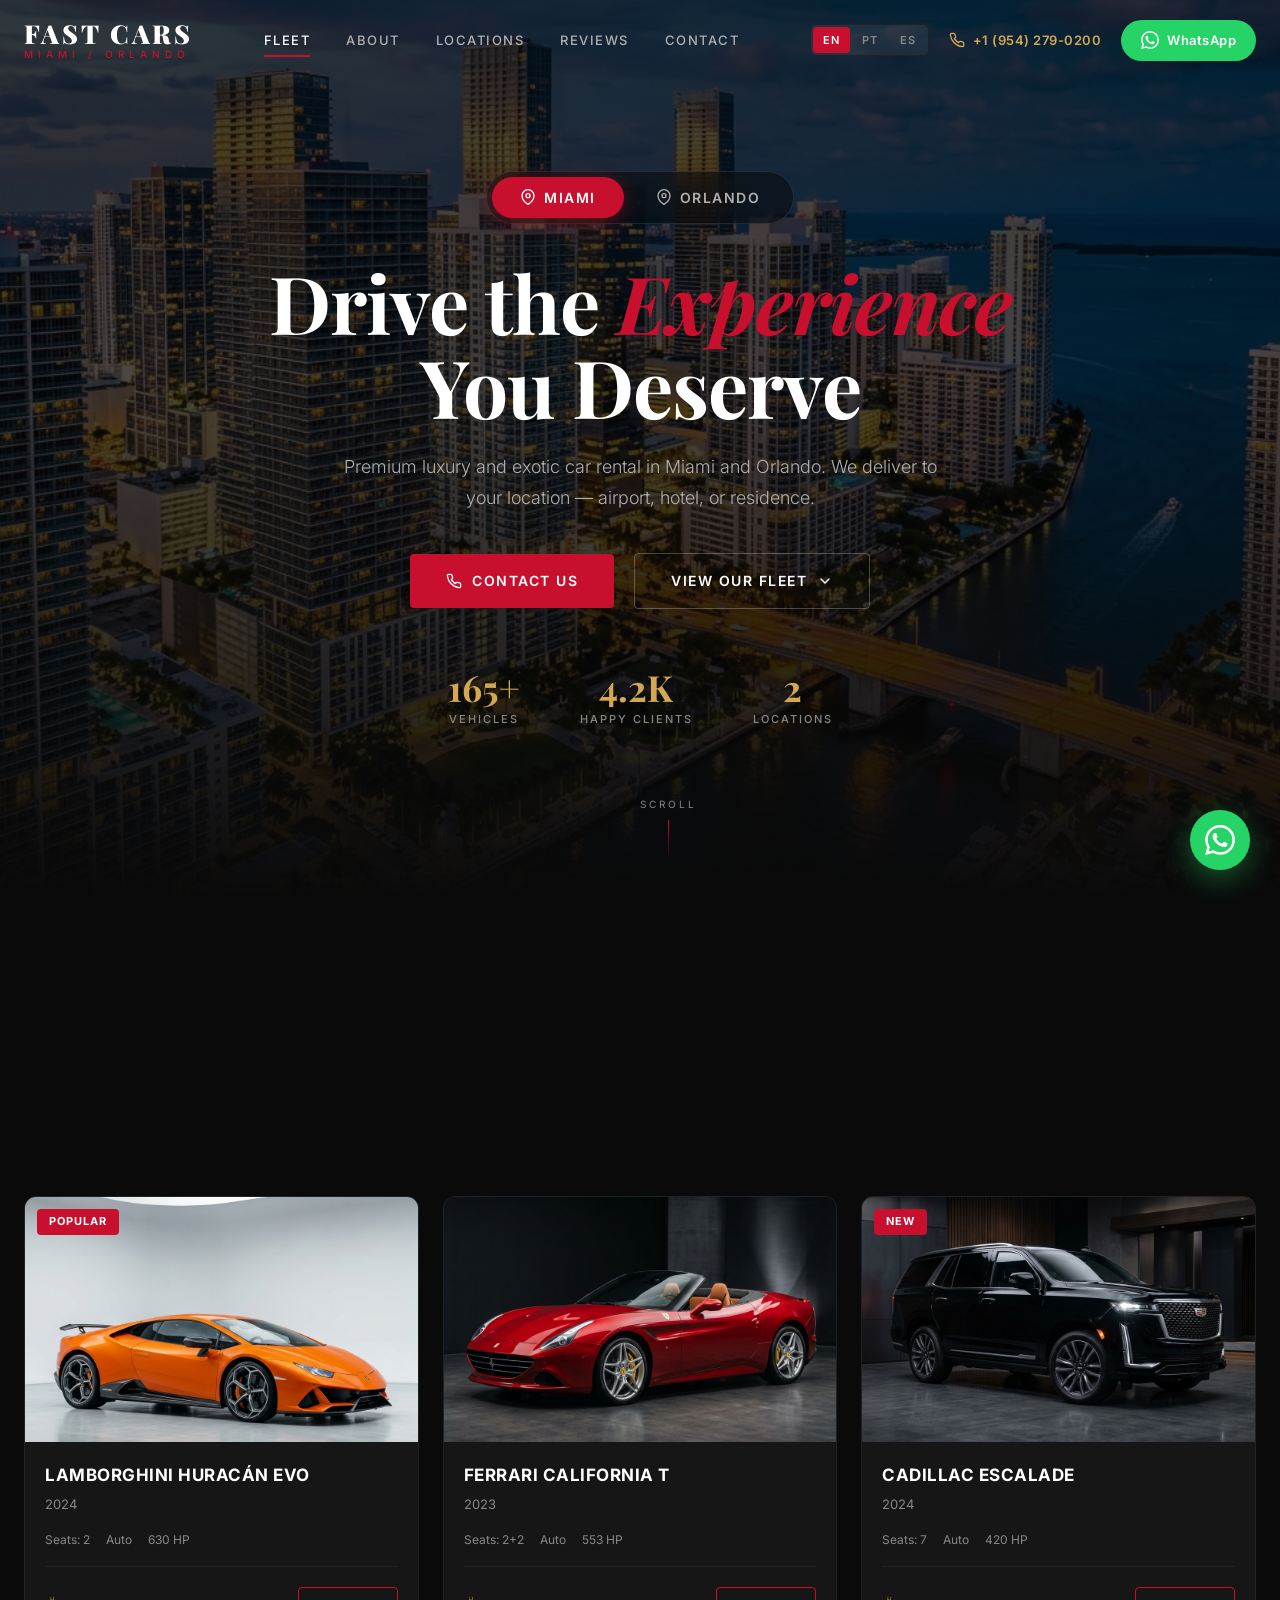
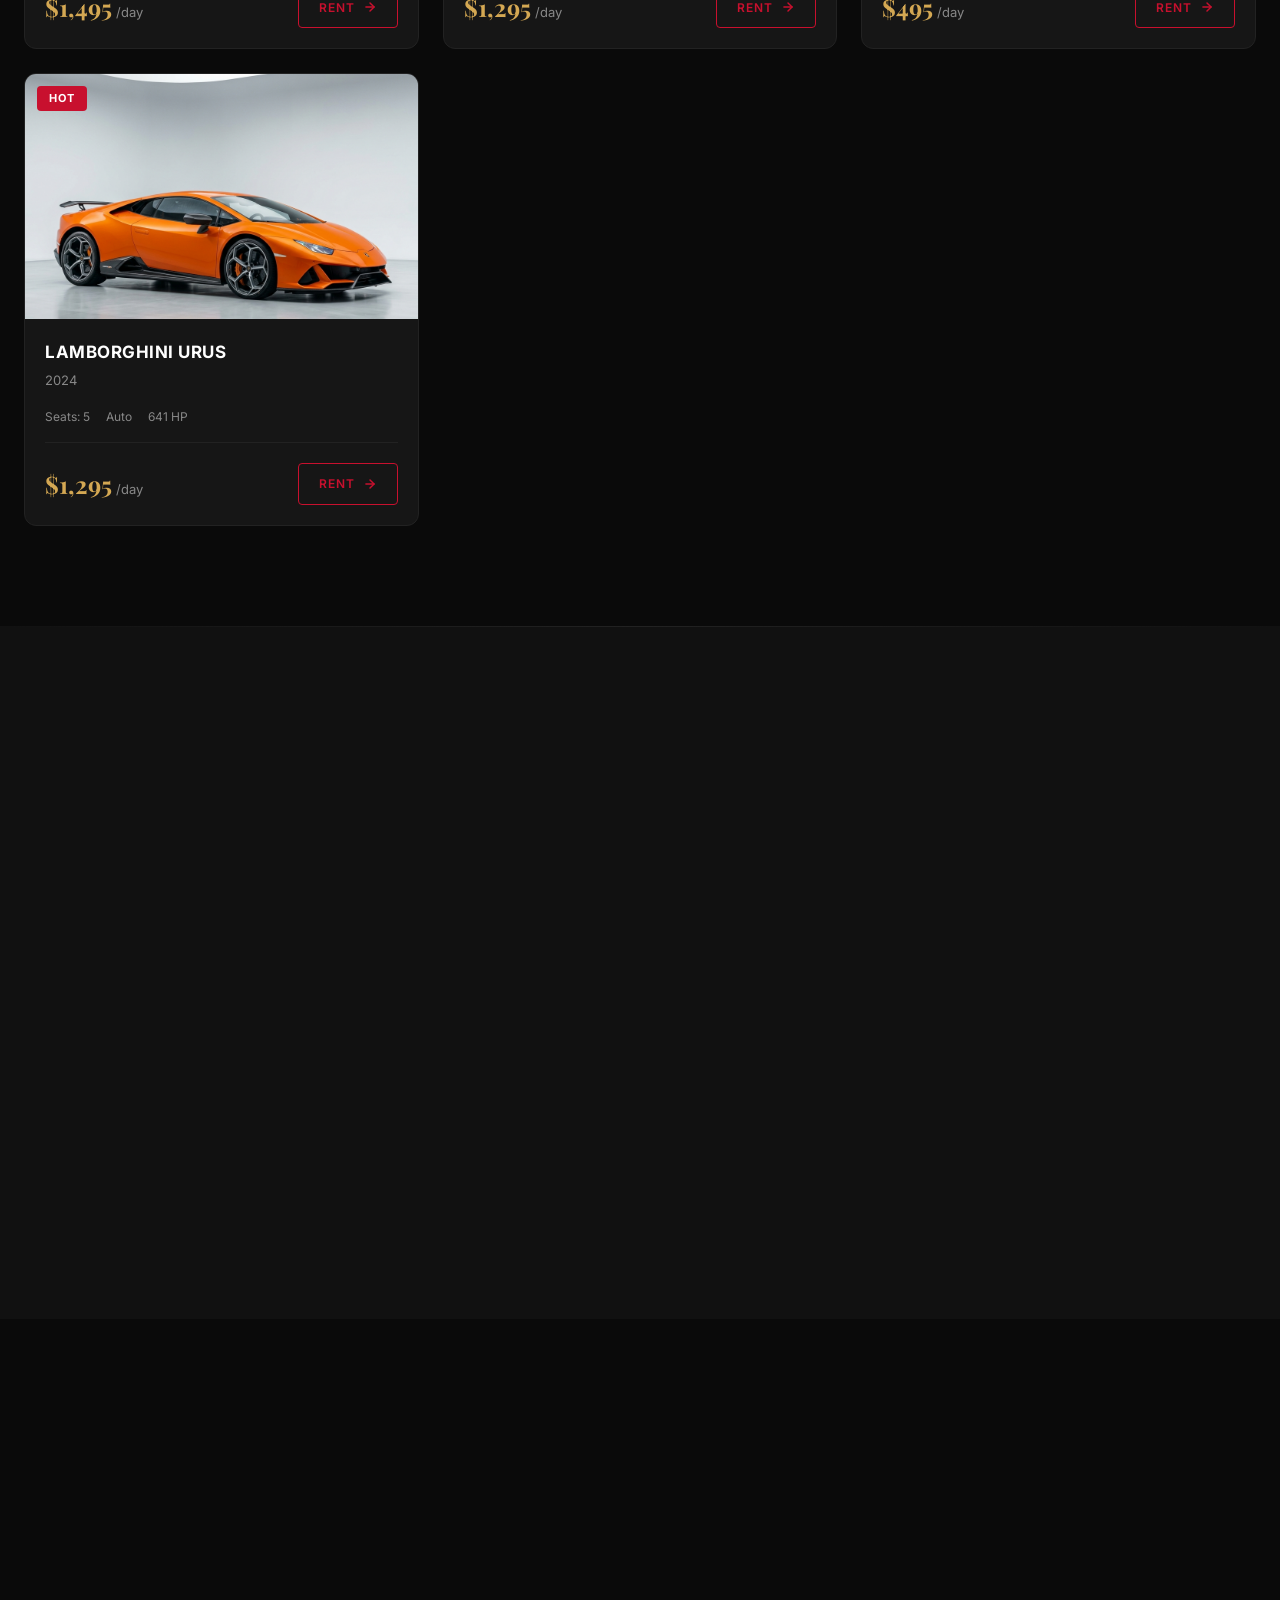
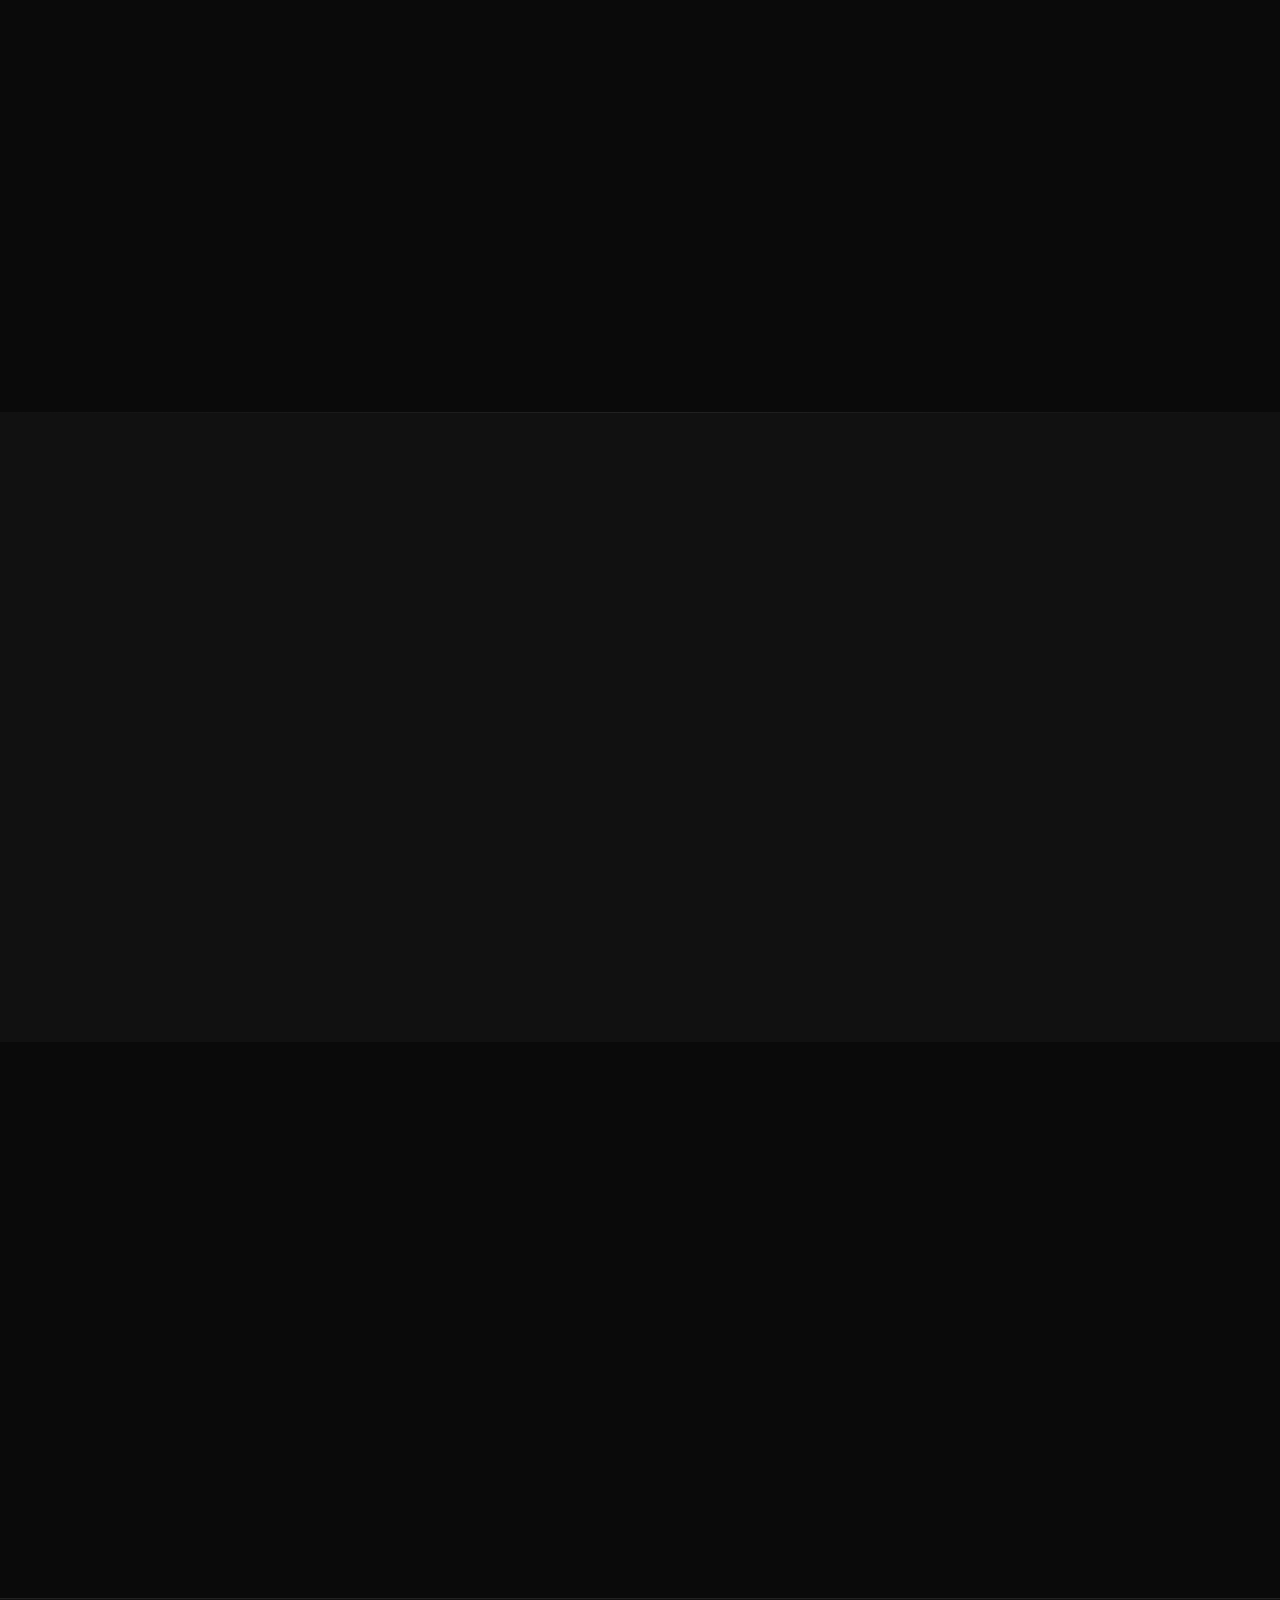
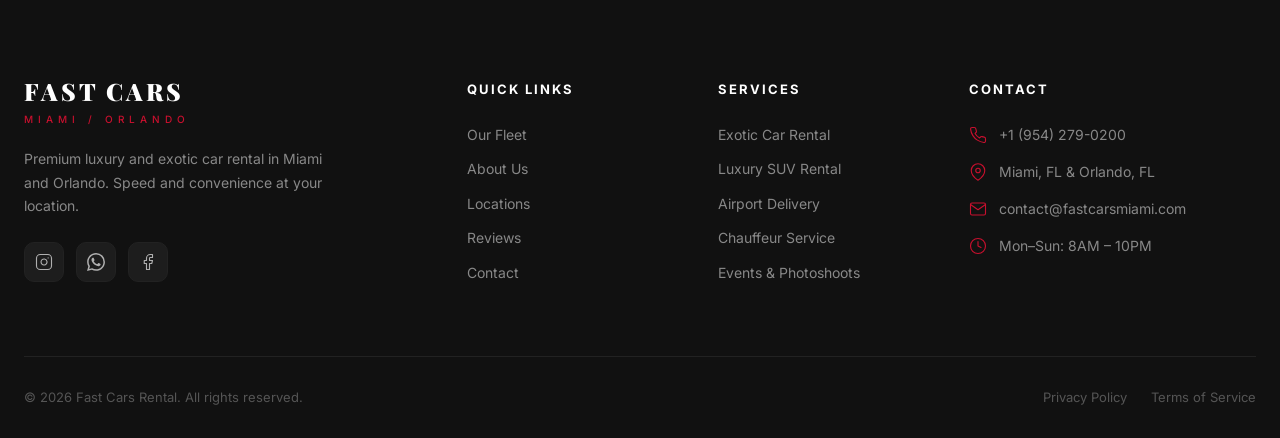
==== index.html @ ec2ea30a "Initial commit — Fast Cars Rental website" ====
<!DOCTYPE html>
<html lang="en">
<head>
  <meta charset="UTF-8">
  <meta name="viewport" content="width=device-width, initial-scale=1.0">
  <title>Fast Cars Rental — Luxury & Exotic Car Rental | Miami & Orlando</title>
  <meta name="description" content="Fast Cars Rental — Premium luxury and exotic car rental in Miami and Orlando. We deliver to your location with speed and convenience.">
  <meta name="keywords" content="luxury car rental miami, exotic car rental orlando, fast cars miami, aluguel de carros de luxo, lamborghini rental, ferrari rental">
  
  <!-- Open Graph -->
  <meta property="og:title" content="Fast Cars Rental — Miami & Orlando">
  <meta property="og:description" content="Premium luxury and exotic car rental. Speed and convenience at your location.">
  <meta property="og:type" content="website">
  
  <!-- Fonts -->
  <link rel="preconnect" href="https://fonts.googleapis.com">
  <link rel="preconnect" href="https://fonts.gstatic.com" crossorigin>
  <link href="https://fonts.googleapis.com/css2?family=Inter:wght@300;400;500;600;700&family=Playfair+Display:ital,wght@0,400;0,700;0,900;1,400;1,700&display=swap" rel="stylesheet">
  
  <!-- Styles -->
  <link rel="stylesheet" href="style.css">
  
  <!-- Favicon placeholder -->
  <link rel="icon" type="image/svg+xml" href="data:image/svg+xml,%3Csvg xmlns='http://www.w3.org/2000/svg' viewBox='0 0 100 100'%3E%3Ctext y='.9em' font-size='90'%3E🏎%3C/text%3E%3C/svg%3E">
</head>
<body>

  <!-- ===== NAVBAR ===== -->
  <nav class="navbar" id="navbar">
    <div class="container">
      <a href="#" class="navbar-logo">
        <span class="logo-main">Fast Cars</span>
        <span class="logo-sub">Miami / Orlando</span>
      </a>

      <div class="navbar-links" id="navLinks">
        <a href="#fleet" class="active" data-i18n="nav.fleet">Fleet</a>
        <a href="#about" data-i18n="nav.about">About</a>
        <a href="#locations" data-i18n="nav.locations">Locations</a>
        <a href="#reviews" data-i18n="nav.reviews">Reviews</a>
        <a href="#contact" data-i18n="nav.contact">Contact</a>
      </div>

      <div class="navbar-cta">
        <div class="lang-switcher" id="langSwitcher">
          <button class="lang-btn active" data-lang="en">EN</button>
          <button class="lang-btn" data-lang="pt">PT</button>
          <button class="lang-btn" data-lang="es">ES</button>
        </div>
        <a href="tel:+19542790200" class="navbar-phone">
          <svg xmlns="http://www.w3.org/2000/svg" viewBox="0 0 24 24" fill="none" stroke="currentColor" stroke-width="2" stroke-linecap="round" stroke-linejoin="round"><path d="M22 16.92v3a2 2 0 0 1-2.18 2 19.79 19.79 0 0 1-8.63-3.07 19.5 19.5 0 0 1-6-6 19.79 19.79 0 0 1-3.07-8.67A2 2 0 0 1 4.11 2h3a2 2 0 0 1 2 1.72c.127.96.361 1.903.7 2.81a2 2 0 0 1-.45 2.11L8.09 9.91a16 16 0 0 0 6 6l1.27-1.27a2 2 0 0 1 2.11-.45c.907.339 1.85.573 2.81.7A2 2 0 0 1 22 16.92z"/></svg>
          +1 (954) 279-0200
        </a>
        <a href="https://wa.me/19542790200?text=Hi!%20I'm%20interested%20in%20renting%20a%20car." class="btn-whatsapp" target="_blank" rel="noopener" id="btn-whatsapp-header">
          <svg viewBox="0 0 24 24" fill="currentColor"><path d="M17.472 14.382c-.297-.149-1.758-.867-2.03-.967-.273-.099-.471-.148-.67.15-.197.297-.767.966-.94 1.164-.173.199-.347.223-.644.075-.297-.15-1.255-.463-2.39-1.475-.883-.788-1.48-1.761-1.653-2.059-.173-.297-.018-.458.13-.606.134-.133.298-.347.446-.52.149-.174.198-.298.298-.497.099-.198.05-.371-.025-.52-.075-.149-.669-1.612-.916-2.207-.242-.579-.487-.5-.669-.51-.173-.008-.371-.01-.57-.01-.198 0-.52.074-.792.372-.272.297-1.04 1.016-1.04 2.479 0 1.462 1.065 2.875 1.213 3.074.149.198 2.096 3.2 5.077 4.487.709.306 1.262.489 1.694.625.712.227 1.36.195 1.871.118.571-.085 1.758-.719 2.006-1.413.248-.694.248-1.289.173-1.413-.074-.124-.272-.198-.57-.347m-5.421 7.403h-.004a9.87 9.87 0 01-5.031-1.378l-.361-.214-3.741.982.998-3.648-.235-.374a9.86 9.86 0 01-1.51-5.26c.001-5.45 4.436-9.884 9.888-9.884 2.64 0 5.122 1.03 6.988 2.898a9.825 9.825 0 012.893 6.994c-.003 5.45-4.437 9.884-9.885 9.884m8.413-18.297A11.815 11.815 0 0012.05 0C5.495 0 .16 5.335.157 11.892c0 2.096.547 4.142 1.588 5.945L.057 24l6.305-1.654a11.882 11.882 0 005.683 1.448h.005c6.554 0 11.89-5.335 11.893-11.893a11.821 11.821 0 00-3.48-8.413z"/></svg>
          WhatsApp
        </a>
      </div>

      <div class="mobile-toggle" id="mobileToggle">
        <span></span>
        <span></span>
        <span></span>
      </div>
    </div>
  </nav>

  <!-- ===== HERO ===== -->
  <section class="hero" id="hero">
    <div class="hero-bg" id="heroBg">
      <img src="images/hero-bg.png" alt="Miami skyline" loading="eager" class="hero-img active" id="heroImgMiami">
      <img src="images/hero-orlando.png" alt="Orlando Eye" loading="eager" class="hero-img" id="heroImgOrlando">
    </div>
    <div class="hero-overlay"></div>
    
    <div class="hero-content">
      <!-- City Selector -->
      <div class="city-selector" id="citySelector">
        <button class="city-btn active" data-city="miami">
          <svg width="16" height="16" viewBox="0 0 24 24" fill="none" stroke="currentColor" stroke-width="2" stroke-linecap="round" stroke-linejoin="round"><path d="M21 10c0 7-9 13-9 13s-9-6-9-13a9 9 0 0 1 18 0z"/><circle cx="12" cy="10" r="3"/></svg>
          Miami
        </button>
        <button class="city-btn" data-city="orlando">
          <svg width="16" height="16" viewBox="0 0 24 24" fill="none" stroke="currentColor" stroke-width="2" stroke-linecap="round" stroke-linejoin="round"><path d="M21 10c0 7-9 13-9 13s-9-6-9-13a9 9 0 0 1 18 0z"/><circle cx="12" cy="10" r="3"/></svg>
          Orlando
        </button>
      </div>

      <h1 data-i18n="hero.title">Drive the <span class="accent">Experience</span> You Deserve</h1>
      <p class="hero-subtitle" data-i18n="hero.subtitle">Premium luxury and exotic car rental in Miami and Orlando. We deliver to your location — airport, hotel, or residence.</p>
      
      <div class="hero-actions">
        <a href="https://wa.me/19542790200?text=Hi!%20I'd%20like%20to%20rent%20a%20car." class="btn-primary" target="_blank" id="btn-hero-contact">
          <svg width="16" height="16" viewBox="0 0 24 24" fill="none" stroke="currentColor" stroke-width="2" stroke-linecap="round" stroke-linejoin="round"><path d="M22 16.92v3a2 2 0 0 1-2.18 2 19.79 19.79 0 0 1-8.63-3.07 19.5 19.5 0 0 1-6-6 19.79 19.79 0 0 1-3.07-8.67A2 2 0 0 1 4.11 2h3a2 2 0 0 1 2 1.72c.127.96.361 1.903.7 2.81a2 2 0 0 1-.45 2.11L8.09 9.91a16 16 0 0 0 6 6l1.27-1.27a2 2 0 0 1 2.11-.45c.907.339 1.85.573 2.81.7A2 2 0 0 1 22 16.92z"/></svg>
          <span data-i18n="hero.contact">Contact Us</span>
        </a>
        <a href="#fleet" class="btn-secondary" id="btn-view-fleet">
          <span data-i18n="hero.viewFleet">View Our Fleet</span>
          <svg width="16" height="16" viewBox="0 0 24 24" fill="none" stroke="currentColor" stroke-width="2" stroke-linecap="round" stroke-linejoin="round"><path d="M6 9l6 6 6-6"/></svg>
        </a>
      </div>

      <div class="hero-stats">
        <div class="hero-stat">
          <div class="number">165+</div>
          <div class="label">Vehicles</div>
        </div>
        <div class="hero-stat">
          <div class="number">4.2K</div>
          <div class="label">Happy Clients</div>
        </div>
        <div class="hero-stat">
          <div class="number">2</div>
          <div class="label">Locations</div>
        </div>
      </div>
    </div>

    <div class="hero-scroll">
      <span>Scroll</span>
      <div class="scroll-line"></div>
    </div>
  </section>

  <!-- ===== FLEET ===== -->
  <section class="fleet" id="fleet">
    <div class="container">
      <div class="section-header reveal">
        <span class="section-tag" data-i18n="fleet.tag">Our Fleet</span>
        <h2 class="section-title" data-i18n="fleet.title">Exotic Car Rental</h2>
        <p class="section-subtitle" data-i18n="fleet.subtitle">Choose your dream car. We deliver anywhere in Miami.</p>
      </div>

      <div class="fleet-grid" id="fleetGrid">
        <!-- Cards are generated by JavaScript -->
      </div>
    </div>
  </section>

  <!-- ===== WHY US ===== -->
  <section class="why-us" id="about">
    <div class="container">
      <div class="section-header reveal">
        <span class="section-tag" data-i18n="why.tag">Why Choose Us</span>
        <h2 class="section-title" data-i18n="why.title">The Fast Cars Difference</h2>
        <p class="section-subtitle" data-i18n="why.subtitle">Speed and convenience in your rental — what sets us apart.</p>
      </div>

      <div class="why-grid">
        <div class="why-card reveal">
          <div class="why-card-icon">
            <svg viewBox="0 0 24 24" fill="none" stroke="currentColor" stroke-width="1.5" stroke-linecap="round" stroke-linejoin="round"><path d="M13 2L3 14h9l-1 8 10-12h-9l1-8z"/></svg>
          </div>
          <h3 data-i18n="why.delivery.title">Fast Delivery</h3>
          <p data-i18n="why.delivery.desc">We deliver the vehicle wherever you are — airport, hotel, residence. No paperwork, no waiting.</p>
        </div>

        <div class="why-card reveal">
          <div class="why-card-icon">
            <svg viewBox="0 0 24 24" fill="none" stroke="currentColor" stroke-width="1.5" stroke-linecap="round" stroke-linejoin="round"><path d="M12 22s8-4 8-10V5l-8-3-8 3v7c0 6 8 10 8 10z"/></svg>
          </div>
          <h3 data-i18n="why.insurance.title">Full Insurance</h3>
          <p data-i18n="why.insurance.desc">All vehicles with full insurance coverage. Drive with peace of mind and total safety.</p>
        </div>

        <div class="why-card reveal">
          <div class="why-card-icon">
            <svg viewBox="0 0 24 24" fill="none" stroke="currentColor" stroke-width="1.5" stroke-linecap="round" stroke-linejoin="round"><circle cx="12" cy="12" r="10"/><polyline points="12 6 12 12 16 14"/></svg>
          </div>
          <h3 data-i18n="why.support.title">24/7 Support</h3>
          <p data-i18n="why.support.desc">Support available 24 hours a day, 7 days a week via WhatsApp. We're always ready.</p>
        </div>

        <div class="why-card reveal">
          <div class="why-card-icon">
            <svg viewBox="0 0 24 24" fill="none" stroke="currentColor" stroke-width="1.5" stroke-linecap="round" stroke-linejoin="round"><path d="M12 1a3 3 0 0 0-3 3v8a3 3 0 0 0 6 0V4a3 3 0 0 0-3-3z"/><path d="M19 10v2a7 7 0 0 1-14 0v-2"/><line x1="12" y1="19" x2="12" y2="23"/><line x1="8" y1="23" x2="16" y2="23"/></svg>
          </div>
          <h3 data-i18n="why.bilingual.title">Multilingual Service</h3>
          <p data-i18n="why.bilingual.desc">Service in English, Portuguese, and Spanish. Comfort for international clients in Miami and Orlando.</p>
        </div>
      </div>
    </div>
  </section>

  <!-- ===== LOCATIONS ===== -->
  <section class="locations" id="locations">
    <div class="container">
      <div class="section-header reveal">
        <span class="section-tag">Locations</span>
        <h2 class="section-title">Where We Operate</h2>
      </div>

      <div class="locations-grid">
        <div class="location-card reveal" id="location-miami">
          <div class="location-card-bg">
            <span class="city-icon">🌴</span>
          </div>
          <div class="location-card-overlay">
            <h3>Miami</h3>
            <p>South Beach, Brickell, Downtown, Aventura, Doral & more. Airport pick-up available at MIA.</p>
            <a href="https://wa.me/19542790200?text=Hi!%20I'd%20like%20to%20rent%20a%20car%20in%20Miami." class="btn-location" target="_blank">
              Rent in Miami
              <svg width="16" height="16" viewBox="0 0 24 24" fill="none" stroke="currentColor" stroke-width="2" stroke-linecap="round" stroke-linejoin="round"><path d="M5 12h14"/><path d="M12 5l7 7-7 7"/></svg>
            </a>
          </div>
        </div>

        <div class="location-card reveal" id="location-orlando">
          <div class="location-card-bg" style="background: linear-gradient(135deg, #1a2e1a, #162e38);">
            <span class="city-icon">🎢</span>
          </div>
          <div class="location-card-overlay">
            <h3>Orlando</h3>
            <p>International Drive, Lake Buena Vista, Kissimmee & more. Airport pick-up available at MCO.</p>
            <a href="https://wa.me/19542790200?text=Hi!%20I'd%20like%20to%20rent%20a%20car%20in%20Orlando." class="btn-location" target="_blank">
              Rent in Orlando
              <svg width="16" height="16" viewBox="0 0 24 24" fill="none" stroke="currentColor" stroke-width="2" stroke-linecap="round" stroke-linejoin="round"><path d="M5 12h14"/><path d="M12 5l7 7-7 7"/></svg>
            </a>
          </div>
        </div>
      </div>
    </div>
  </section>

  <!-- ===== TESTIMONIALS ===== -->
  <section class="testimonials" id="reviews">
    <div class="container">
      <div class="section-header reveal">
        <span class="section-tag">Reviews</span>
        <h2 class="section-title">What Our Clients Say</h2>
      </div>

      <div class="testimonials-slider reveal">
        <div class="testimonial-card">
          <div class="testimonial-stars">
            <svg viewBox="0 0 24 24"><polygon points="12 2 15.09 8.26 22 9.27 17 14.14 18.18 21.02 12 17.77 5.82 21.02 7 14.14 2 9.27 8.91 8.26 12 2"/></svg>
            <svg viewBox="0 0 24 24"><polygon points="12 2 15.09 8.26 22 9.27 17 14.14 18.18 21.02 12 17.77 5.82 21.02 7 14.14 2 9.27 8.91 8.26 12 2"/></svg>
            <svg viewBox="0 0 24 24"><polygon points="12 2 15.09 8.26 22 9.27 17 14.14 18.18 21.02 12 17.77 5.82 21.02 7 14.14 2 9.27 8.91 8.26 12 2"/></svg>
            <svg viewBox="0 0 24 24"><polygon points="12 2 15.09 8.26 22 9.27 17 14.14 18.18 21.02 12 17.77 5.82 21.02 7 14.14 2 9.27 8.91 8.26 12 2"/></svg>
            <svg viewBox="0 0 24 24"><polygon points="12 2 15.09 8.26 22 9.27 17 14.14 18.18 21.02 12 17.77 5.82 21.02 7 14.14 2 9.27 8.91 8.26 12 2"/></svg>
          </div>
          <p>"Impeccable service! The Huracan rental was perfect — they delivered to our hotel and the car was flawless. Highly recommend!"</p>
          <div class="testimonial-author">
            <div class="testimonial-avatar">R</div>
            <div class="testimonial-author-info">
              <h4>Rafael D.</h4>
              <span>Miami Beach</span>
            </div>
          </div>
        </div>

        <div class="testimonial-card">
          <div class="testimonial-stars">
            <svg viewBox="0 0 24 24"><polygon points="12 2 15.09 8.26 22 9.27 17 14.14 18.18 21.02 12 17.77 5.82 21.02 7 14.14 2 9.27 8.91 8.26 12 2"/></svg>
            <svg viewBox="0 0 24 24"><polygon points="12 2 15.09 8.26 22 9.27 17 14.14 18.18 21.02 12 17.77 5.82 21.02 7 14.14 2 9.27 8.91 8.26 12 2"/></svg>
            <svg viewBox="0 0 24 24"><polygon points="12 2 15.09 8.26 22 9.27 17 14.14 18.18 21.02 12 17.77 5.82 21.02 7 14.14 2 9.27 8.91 8.26 12 2"/></svg>
            <svg viewBox="0 0 24 24"><polygon points="12 2 15.09 8.26 22 9.27 17 14.14 18.18 21.02 12 17.77 5.82 21.02 7 14.14 2 9.27 8.91 8.26 12 2"/></svg>
            <svg viewBox="0 0 24 24"><polygon points="12 2 15.09 8.26 22 9.27 17 14.14 18.18 21.02 12 17.77 5.82 21.02 7 14.14 2 9.27 8.91 8.26 12 2"/></svg>
          </div>
          <p>"Best rental experience in Florida! The Escalade was perfect for our family trip to Orlando. Great communication via WhatsApp."</p>
          <div class="testimonial-author">
            <div class="testimonial-avatar">M</div>
            <div class="testimonial-author-info">
              <h4>Marcus L.</h4>
              <span>Orlando, FL</span>
            </div>
          </div>
        </div>

        <div class="testimonial-card">
          <div class="testimonial-stars">
            <svg viewBox="0 0 24 24"><polygon points="12 2 15.09 8.26 22 9.27 17 14.14 18.18 21.02 12 17.77 5.82 21.02 7 14.14 2 9.27 8.91 8.26 12 2"/></svg>
            <svg viewBox="0 0 24 24"><polygon points="12 2 15.09 8.26 22 9.27 17 14.14 18.18 21.02 12 17.77 5.82 21.02 7 14.14 2 9.27 8.91 8.26 12 2"/></svg>
            <svg viewBox="0 0 24 24"><polygon points="12 2 15.09 8.26 22 9.27 17 14.14 18.18 21.02 12 17.77 5.82 21.02 7 14.14 2 9.27 8.91 8.26 12 2"/></svg>
            <svg viewBox="0 0 24 24"><polygon points="12 2 15.09 8.26 22 9.27 17 14.14 18.18 21.02 12 17.77 5.82 21.02 7 14.14 2 9.27 8.91 8.26 12 2"/></svg>
            <svg viewBox="0 0 24 24"><polygon points="12 2 15.09 8.26 22 9.27 17 14.14 18.18 21.02 12 17.77 5.82 21.02 7 14.14 2 9.27 8.91 8.26 12 2"/></svg>
          </div>
          <p>"The Portuguese-speaking service made all the difference. Rented the XC90 for a family trip and everything was amazing. Will definitely return!"</p>
          <div class="testimonial-author">
            <div class="testimonial-avatar">L</div>
            <div class="testimonial-author-info">
              <h4>Luciana B.</h4>
              <span>São Paulo, BR</span>
            </div>
          </div>
        </div>
      </div>
    </div>
  </section>

  <!-- ===== CTA ===== -->
  <section class="cta" id="contact">
    <div class="container">
      <div class="cta-inner reveal">
        <h2 data-i18n="cta.title">Ready to Drive Your Dream Car?</h2>
        <p data-i18n="cta.subtitle">Contact us via WhatsApp and reserve your vehicle in minutes. Fast and personalized service.</p>
        <div class="cta-buttons">
          <a href="https://wa.me/19542790200?text=Olá!%20Gostaria%20de%20alugar%20um%20carro." class="btn-primary" target="_blank" id="btn-cta-whatsapp">
            <svg width="18" height="18" viewBox="0 0 24 24" fill="currentColor"><path d="M17.472 14.382c-.297-.149-1.758-.867-2.03-.967-.273-.099-.471-.148-.67.15-.197.297-.767.966-.94 1.164-.173.199-.347.223-.644.075-.297-.15-1.255-.463-2.39-1.475-.883-.788-1.48-1.761-1.653-2.059-.173-.297-.018-.458.13-.606.134-.133.298-.347.446-.52.149-.174.198-.298.298-.497.099-.198.05-.371-.025-.52-.075-.149-.669-1.612-.916-2.207-.242-.579-.487-.5-.669-.51-.173-.008-.371-.01-.57-.01-.198 0-.52.074-.792.372-.272.297-1.04 1.016-1.04 2.479 0 1.462 1.065 2.875 1.213 3.074.149.198 2.096 3.2 5.077 4.487.709.306 1.262.489 1.694.625.712.227 1.36.195 1.871.118.571-.085 1.758-.719 2.006-1.413.248-.694.248-1.289.173-1.413-.074-.124-.272-.198-.57-.347m-5.421 7.403h-.004a9.87 9.87 0 01-5.031-1.378l-.361-.214-3.741.982.998-3.648-.235-.374a9.86 9.86 0 01-1.51-5.26c.001-5.45 4.436-9.884 9.888-9.884 2.64 0 5.122 1.03 6.988 2.898a9.825 9.825 0 012.893 6.994c-.003 5.45-4.437 9.884-9.885 9.884m8.413-18.297A11.815 11.815 0 0012.05 0C5.495 0 .16 5.335.157 11.892c0 2.096.547 4.142 1.588 5.945L.057 24l6.305-1.654a11.882 11.882 0 005.683 1.448h.005c6.554 0 11.89-5.335 11.893-11.893a11.821 11.821 0 00-3.48-8.413z"/></svg>
            <span data-i18n="cta.whatsapp">Reserve via WhatsApp</span>
          </a>
          <a href="tel:+19542790200" class="btn-secondary" id="btn-cta-call">
            <svg width="16" height="16" viewBox="0 0 24 24" fill="none" stroke="currentColor" stroke-width="2" stroke-linecap="round" stroke-linejoin="round"><path d="M22 16.92v3a2 2 0 0 1-2.18 2 19.79 19.79 0 0 1-8.63-3.07 19.5 19.5 0 0 1-6-6 19.79 19.79 0 0 1-3.07-8.67A2 2 0 0 1 4.11 2h3a2 2 0 0 1 2 1.72c.127.96.361 1.903.7 2.81a2 2 0 0 1-.45 2.11L8.09 9.91a16 16 0 0 0 6 6l1.27-1.27a2 2 0 0 1 2.11-.45c.907.339 1.85.573 2.81.7A2 2 0 0 1 22 16.92z"/></svg>
            <span data-i18n="cta.call">Call Now</span>
          </a>
        </div>
      </div>
    </div>
  </section>

  <!-- ===== FOOTER ===== -->
  <footer class="footer">
    <div class="container">
      <div class="footer-grid">
        <div class="footer-brand">
          <span class="logo-main">Fast Cars</span>
          <span class="logo-sub">Miami / Orlando</span>
          <p data-i18n="footer.desc">Premium luxury and exotic car rental in Miami and Orlando. Speed and convenience at your location.</p>
          <div class="footer-social">
            <a href="https://instagram.com/fastcars.miami" target="_blank" rel="noopener" aria-label="Instagram" id="social-instagram">
              <svg viewBox="0 0 24 24" fill="none" stroke="currentColor" stroke-width="1.5" stroke-linecap="round" stroke-linejoin="round"><rect x="2" y="2" width="20" height="20" rx="5" ry="5"/><path d="M16 11.37A4 4 0 1 1 12.63 8 4 4 0 0 1 16 11.37z"/><line x1="17.5" y1="6.5" x2="17.51" y2="6.5"/></svg>
            </a>
            <a href="https://wa.me/19542790200" target="_blank" rel="noopener" aria-label="WhatsApp" id="social-whatsapp">
              <svg viewBox="0 0 24 24" fill="currentColor"><path d="M17.472 14.382c-.297-.149-1.758-.867-2.03-.967-.273-.099-.471-.148-.67.15-.197.297-.767.966-.94 1.164-.173.199-.347.223-.644.075-.297-.15-1.255-.463-2.39-1.475-.883-.788-1.48-1.761-1.653-2.059-.173-.297-.018-.458.13-.606.134-.133.298-.347.446-.52.149-.174.198-.298.298-.497.099-.198.05-.371-.025-.52-.075-.149-.669-1.612-.916-2.207-.242-.579-.487-.5-.669-.51-.173-.008-.371-.01-.57-.01-.198 0-.52.074-.792.372-.272.297-1.04 1.016-1.04 2.479 0 1.462 1.065 2.875 1.213 3.074.149.198 2.096 3.2 5.077 4.487.709.306 1.262.489 1.694.625.712.227 1.36.195 1.871.118.571-.085 1.758-.719 2.006-1.413.248-.694.248-1.289.173-1.413-.074-.124-.272-.198-.57-.347m-5.421 7.403h-.004a9.87 9.87 0 01-5.031-1.378l-.361-.214-3.741.982.998-3.648-.235-.374a9.86 9.86 0 01-1.51-5.26c.001-5.45 4.436-9.884 9.888-9.884 2.64 0 5.122 1.03 6.988 2.898a9.825 9.825 0 012.893 6.994c-.003 5.45-4.437 9.884-9.885 9.884m8.413-18.297A11.815 11.815 0 0012.05 0C5.495 0 .16 5.335.157 11.892c0 2.096.547 4.142 1.588 5.945L.057 24l6.305-1.654a11.882 11.882 0 005.683 1.448h.005c6.554 0 11.89-5.335 11.893-11.893a11.821 11.821 0 00-3.48-8.413z"/></svg>
            </a>
            <a href="https://www.facebook.com/fastcarsmiami" target="_blank" rel="noopener" aria-label="Facebook" id="social-facebook">
              <svg viewBox="0 0 24 24" fill="none" stroke="currentColor" stroke-width="1.5" stroke-linecap="round" stroke-linejoin="round"><path d="M18 2h-3a5 5 0 0 0-5 5v3H7v4h3v8h4v-8h3l1-4h-4V7a1 1 0 0 1 1-1h3z"/></svg>
            </a>
          </div>
        </div>

        <div class="footer-column">
          <h4>Quick Links</h4>
          <ul>
            <li><a href="#fleet">Our Fleet</a></li>
            <li><a href="#about">About Us</a></li>
            <li><a href="#locations">Locations</a></li>
            <li><a href="#reviews">Reviews</a></li>
            <li><a href="#contact">Contact</a></li>
          </ul>
        </div>

        <div class="footer-column">
          <h4 data-i18n="footer.services">Services</h4>
          <ul>
            <li><a href="#fleet" data-i18n="footer.exoticRental">Exotic Car Rental</a></li>
            <li><a href="#fleet" data-i18n="footer.luxuryRental">Luxury SUV Rental</a></li>
            <li><a href="#fleet" data-i18n="footer.airportDelivery">Airport Delivery</a></li>
            <li><a href="#fleet" data-i18n="footer.chauffeur">Chauffeur Service</a></li>
            <li><a href="#fleet" data-i18n="footer.events">Events & Photoshoots</a></li>
          </ul>
        </div>

        <div class="footer-column">
          <h4>Contact</h4>
          <ul class="footer-contact">
            <li>
              <svg viewBox="0 0 24 24" fill="none" stroke="currentColor" stroke-width="1.5" stroke-linecap="round" stroke-linejoin="round"><path d="M22 16.92v3a2 2 0 0 1-2.18 2 19.79 19.79 0 0 1-8.63-3.07 19.5 19.5 0 0 1-6-6 19.79 19.79 0 0 1-3.07-8.67A2 2 0 0 1 4.11 2h3a2 2 0 0 1 2 1.72c.127.96.361 1.903.7 2.81a2 2 0 0 1-.45 2.11L8.09 9.91a16 16 0 0 0 6 6l1.27-1.27a2 2 0 0 1 2.11-.45c.907.339 1.85.573 2.81.7A2 2 0 0 1 22 16.92z"/></svg>
              <span>+1 (954) 279-0200</span>
            </li>
            <li>
              <svg viewBox="0 0 24 24" fill="none" stroke="currentColor" stroke-width="1.5" stroke-linecap="round" stroke-linejoin="round"><path d="M21 10c0 7-9 13-9 13s-9-6-9-13a9 9 0 0 1 18 0z"/><circle cx="12" cy="10" r="3"/></svg>
              <span>Miami, FL &amp; Orlando, FL</span>
            </li>
            <li>
              <svg viewBox="0 0 24 24" fill="none" stroke="currentColor" stroke-width="1.5" stroke-linecap="round" stroke-linejoin="round"><path d="M4 4h16c1.1 0 2 .9 2 2v12c0 1.1-.9 2-2 2H4c-1.1 0-2-.9-2-2V6c0-1.1.9-2 2-2z"/><polyline points="22,6 12,13 2,6"/></svg>
              <span>contact@fastcarsmiami.com</span>
            </li>
            <li>
              <svg viewBox="0 0 24 24" fill="none" stroke="currentColor" stroke-width="1.5" stroke-linecap="round" stroke-linejoin="round"><circle cx="12" cy="12" r="10"/><polyline points="12 6 12 12 16 14"/></svg>
              <span>Mon–Sun: 8AM – 10PM</span>
            </li>
          </ul>
        </div>
      </div>

      <div class="footer-bottom">
        <p>&copy; 2026 Fast Cars Rental. All rights reserved.</p>
        <div class="footer-bottom-links">
          <a href="#">Privacy Policy</a>
          <a href="#">Terms of Service</a>
        </div>
      </div>
    </div>
  </footer>

  <!-- ===== FLOATING WHATSAPP ===== -->
  <a href="https://wa.me/19542790200?text=Olá!%20Gostaria%20de%20saber%20mais%20sobre%20o%20aluguel%20de%20carros." class="floating-whatsapp" target="_blank" rel="noopener" id="floating-whatsapp" aria-label="Chat on WhatsApp">
    <svg viewBox="0 0 24 24" fill="currentColor"><path d="M17.472 14.382c-.297-.149-1.758-.867-2.03-.967-.273-.099-.471-.148-.67.15-.197.297-.767.966-.94 1.164-.173.199-.347.223-.644.075-.297-.15-1.255-.463-2.39-1.475-.883-.788-1.48-1.761-1.653-2.059-.173-.297-.018-.458.13-.606.134-.133.298-.347.446-.52.149-.174.198-.298.298-.497.099-.198.05-.371-.025-.52-.075-.149-.669-1.612-.916-2.207-.242-.579-.487-.5-.669-.51-.173-.008-.371-.01-.57-.01-.198 0-.52.074-.792.372-.272.297-1.04 1.016-1.04 2.479 0 1.462 1.065 2.875 1.213 3.074.149.198 2.096 3.2 5.077 4.487.709.306 1.262.489 1.694.625.712.227 1.36.195 1.871.118.571-.085 1.758-.719 2.006-1.413.248-.694.248-1.289.173-1.413-.074-.124-.272-.198-.57-.347m-5.421 7.403h-.004a9.87 9.87 0 01-5.031-1.378l-.361-.214-3.741.982.998-3.648-.235-.374a9.86 9.86 0 01-1.51-5.26c.001-5.45 4.436-9.884 9.888-9.884 2.64 0 5.122 1.03 6.988 2.898a9.825 9.825 0 012.893 6.994c-.003 5.45-4.437 9.884-9.885 9.884m8.413-18.297A11.815 11.815 0 0012.05 0C5.495 0 .16 5.335.157 11.892c0 2.096.547 4.142 1.588 5.945L.057 24l6.305-1.654a11.882 11.882 0 005.683 1.448h.005c6.554 0 11.89-5.335 11.893-11.893a11.821 11.821 0 00-3.48-8.413z"/></svg>
  </a>

  <!-- ===== JAVASCRIPT ===== -->
  <script src="app.js"></script>
</body>
</html>
---- style.css ----
/* ===== FAST CARS MIAMI - PREMIUM RENTAL SITE ===== */

/* Reset & Base */
*, *::before, *::after {
  margin: 0;
  padding: 0;
  box-sizing: border-box;
}

:root {
  /* Brand Colors */
  --fc-black: #0a0a0a;
  --fc-dark: #111111;
  --fc-dark-card: #161616;
  --fc-dark-border: #222222;
  --fc-red: #c8102e;
  --fc-red-hover: #e01233;
  --fc-gold: #d4a853;
  --fc-gold-light: #f0d48a;
  --fc-white: #ffffff;
  --fc-gray-100: #f5f5f5;
  --fc-gray-200: #e0e0e0;
  --fc-gray-300: #b0b0b0;
  --fc-gray-400: #888888;
  --fc-gray-500: #555555;
  
  /* Typography */
  --font-display: 'Playfair Display', serif;
  --font-body: 'Inter', sans-serif;
  
  /* Spacing */
  --section-padding: 100px 0;
  --container-width: 1280px;
  --card-radius: 12px;
  
  /* Transitions */
  --ease-out: cubic-bezier(0.16, 1, 0.3, 1);
  --transition-fast: 0.2s var(--ease-out);
  --transition-medium: 0.4s var(--ease-out);
  --transition-slow: 0.6s var(--ease-out);
}

html {
  scroll-behavior: smooth;
  font-size: 16px;
}

body {
  font-family: var(--font-body);
  background-color: var(--fc-black);
  color: var(--fc-white);
  line-height: 1.6;
  overflow-x: hidden;
  -webkit-font-smoothing: antialiased;
  -moz-osx-font-smoothing: grayscale;
}

a {
  text-decoration: none;
  color: inherit;
  transition: color var(--transition-fast);
}

img {
  max-width: 100%;
  display: block;
}

ul { list-style: none; }

.container {
  max-width: var(--container-width);
  margin: 0 auto;
  padding: 0 24px;
}

/* ===== HEADER / NAVBAR ===== */
.navbar {
  position: fixed;
  top: 0;
  left: 0;
  width: 100%;
  z-index: 1000;
  padding: 20px 0;
  transition: background var(--transition-medium), padding var(--transition-medium), backdrop-filter var(--transition-medium);
}

.navbar.scrolled {
  background: rgba(10, 10, 10, 0.92);
  backdrop-filter: blur(20px);
  -webkit-backdrop-filter: blur(20px);
  padding: 12px 0;
  border-bottom: 1px solid rgba(255,255,255,0.05);
}

.navbar .container {
  display: flex;
  align-items: center;
  justify-content: space-between;
}

.navbar-logo {
  display: flex;
  flex-direction: column;
  align-items: flex-start;
  gap: 0;
  cursor: pointer;
}

.navbar-logo .logo-main {
  font-family: var(--font-display);
  font-size: 26px;
  font-weight: 900;
  letter-spacing: 3px;
  text-transform: uppercase;
  color: var(--fc-white);
  line-height: 1;
}

.navbar-logo .logo-sub {
  font-family: var(--font-body);
  font-size: 10px;
  font-weight: 500;
  letter-spacing: 5px;
  text-transform: uppercase;
  color: var(--fc-red);
  line-height: 1;
  margin-top: 2px;
}

.navbar-links {
  display: flex;
  align-items: center;
  gap: 36px;
}

.navbar-links a {
  font-size: 13px;
  font-weight: 500;
  letter-spacing: 1.5px;
  text-transform: uppercase;
  color: var(--fc-gray-300);
  position: relative;
  padding: 4px 0;
}

.navbar-links a::after {
  content: '';
  position: absolute;
  bottom: -2px;
  left: 0;
  width: 0;
  height: 2px;
  background: var(--fc-red);
  transition: width var(--transition-medium);
}

.navbar-links a:hover {
  color: var(--fc-white);
}

.navbar-links a:hover::after {
  width: 100%;
}

.navbar-links a.active {
  color: var(--fc-white);
}

.navbar-links a.active::after {
  width: 100%;
}

.navbar-cta {
  display: flex;
  align-items: center;
  gap: 20px;
}

.navbar-phone {
  font-size: 13px;
  font-weight: 600;
  color: var(--fc-gold);
  letter-spacing: 0.5px;
  display: flex;
  align-items: center;
  gap: 8px;
}

.navbar-phone svg {
  width: 16px;
  height: 16px;
}

/* Language Switcher */
.lang-switcher {
  display: flex;
  align-items: center;
  gap: 2px;
  background: rgba(255,255,255,0.06);
  border: 1px solid var(--fc-dark-border);
  border-radius: 6px;
  padding: 2px;
}

.lang-btn {
  background: transparent;
  border: none;
  color: var(--fc-gray-400);
  font-family: var(--font-body);
  font-size: 11px;
  font-weight: 600;
  letter-spacing: 1px;
  padding: 6px 10px;
  border-radius: 4px;
  cursor: pointer;
  transition: all var(--transition-fast);
}

.lang-btn:hover {
  color: var(--fc-white);
}

.lang-btn.active {
  background: var(--fc-red);
  color: var(--fc-white);
}

.btn-whatsapp {
  display: inline-flex;
  align-items: center;
  gap: 8px;
  background: #25D366;
  color: white;
  padding: 10px 20px;
  border-radius: 50px;
  font-size: 13px;
  font-weight: 600;
  letter-spacing: 0.5px;
  transition: all var(--transition-fast);
}

.btn-whatsapp:hover {
  background: #20bd5a;
  transform: translateY(-2px);
  box-shadow: 0 8px 25px rgba(37, 211, 102, 0.3);
}

.btn-whatsapp svg {
  width: 18px;
  height: 18px;
}

/* Mobile menu toggle */
.mobile-toggle {
  display: none;
  flex-direction: column;
  gap: 5px;
  cursor: pointer;
  padding: 8px;
  z-index: 1001;
}

.mobile-toggle span {
  width: 24px;
  height: 2px;
  background: var(--fc-white);
  transition: all var(--transition-fast);
  border-radius: 2px;
}

.mobile-toggle.active span:nth-child(1) {
  transform: rotate(45deg) translate(5px, 5px);
}

.mobile-toggle.active span:nth-child(2) {
  opacity: 0;
}

.mobile-toggle.active span:nth-child(3) {
  transform: rotate(-45deg) translate(5px, -5px);
}

/* ===== HERO SECTION ===== */
.hero {
  position: relative;
  min-height: 100vh;
  display: flex;
  align-items: center;
  justify-content: center;
  overflow: hidden;
}

.hero-bg {
  position: absolute;
  inset: 0;
  z-index: 0;
}

.hero-img {
  position: absolute;
  inset: 0;
  width: 100%;
  height: 100%;
  object-fit: cover;
  filter: brightness(0.35);
  transform: scale(1.05);
  opacity: 0;
  transition: opacity 1s ease-in-out;
  animation: heroZoom 20s ease-in-out infinite alternate;
}

.hero-img.active {
  opacity: 1;
}

@keyframes heroZoom {
  from { transform: scale(1.05); }
  to { transform: scale(1.15); }
}

.hero-overlay {
  position: absolute;
  inset: 0;
  background: linear-gradient(
    to bottom,
    rgba(10, 10, 10, 0.3) 0%,
    rgba(10, 10, 10, 0.1) 40%,
    rgba(10, 10, 10, 0.6) 80%,
    rgba(10, 10, 10, 1) 100%
  );
  z-index: 1;
}

.hero-content {
  position: relative;
  z-index: 2;
  text-align: center;
  max-width: 900px;
  padding: 0 24px;
}

/* City Selector */
.city-selector {
  display: flex;
  align-items: center;
  justify-content: center;
  gap: 4px;
  margin-bottom: 36px;
  animation: fadeInDown 0.8s var(--ease-out) 0.2s both;
  background: rgba(0, 0, 0, 0.4);
  backdrop-filter: blur(20px);
  -webkit-backdrop-filter: blur(20px);
  border: 1px solid rgba(255,255,255,0.1);
  border-radius: 50px;
  padding: 5px;
  display: inline-flex;
}

.city-btn {
  display: inline-flex;
  align-items: center;
  gap: 8px;
  background: transparent;
  border: none;
  padding: 12px 28px;
  border-radius: 50px;
  font-family: var(--font-body);
  font-size: 14px;
  font-weight: 600;
  letter-spacing: 1.5px;
  text-transform: uppercase;
  color: var(--fc-gray-300);
  cursor: pointer;
  transition: all var(--transition-medium);
}

.city-btn:hover {
  color: var(--fc-white);
}

.city-btn.active {
  background: var(--fc-red);
  color: var(--fc-white);
  box-shadow: 0 4px 20px rgba(200, 16, 46, 0.4);
}

.city-btn svg {
  width: 16px;
  height: 16px;
}

.hero h1 {
  font-family: var(--font-display);
  font-size: clamp(42px, 7vw, 80px);
  font-weight: 700;
  line-height: 1.05;
  letter-spacing: -1px;
  color: var(--fc-white);
  margin-bottom: 24px;
  animation: fadeInUp 0.8s var(--ease-out) 0.4s both;
}

.hero h1 .accent {
  color: var(--fc-red);
  font-style: italic;
}

.hero-subtitle {
  font-size: 18px;
  font-weight: 300;
  color: var(--fc-gray-300);
  max-width: 600px;
  margin: 0 auto 40px;
  line-height: 1.7;
  animation: fadeInUp 0.8s var(--ease-out) 0.6s both;
}

.hero-actions {
  display: flex;
  align-items: center;
  justify-content: center;
  gap: 20px;
  animation: fadeInUp 0.8s var(--ease-out) 0.8s both;
}

.btn-primary {
  display: inline-flex;
  align-items: center;
  gap: 10px;
  background: var(--fc-red);
  color: var(--fc-white);
  padding: 16px 36px;
  border-radius: 4px;
  font-size: 14px;
  font-weight: 600;
  letter-spacing: 1.5px;
  text-transform: uppercase;
  border: none;
  cursor: pointer;
  transition: all var(--transition-fast);
}

.btn-primary:hover {
  background: var(--fc-red-hover);
  transform: translateY(-3px);
  box-shadow: 0 12px 35px rgba(200, 16, 46, 0.35);
}

.btn-secondary {
  display: inline-flex;
  align-items: center;
  gap: 10px;
  background: transparent;
  color: var(--fc-white);
  padding: 16px 36px;
  border-radius: 4px;
  font-size: 14px;
  font-weight: 600;
  letter-spacing: 1.5px;
  text-transform: uppercase;
  border: 1px solid rgba(255,255,255,0.25);
  cursor: pointer;
  transition: all var(--transition-fast);
}

.btn-secondary:hover {
  border-color: var(--fc-white);
  background: rgba(255,255,255,0.05);
  transform: translateY(-3px);
}

.hero-stats {
  display: flex;
  align-items: center;
  justify-content: center;
  gap: 60px;
  margin-top: 60px;
  animation: fadeInUp 0.8s var(--ease-out) 1s both;
}

.hero-stat {
  text-align: center;
}

.hero-stat .number {
  font-family: var(--font-display);
  font-size: 36px;
  font-weight: 700;
  color: var(--fc-gold);
  line-height: 1;
}

.hero-stat .label {
  font-size: 11px;
  font-weight: 500;
  letter-spacing: 2px;
  text-transform: uppercase;
  color: var(--fc-gray-400);
  margin-top: 6px;
}

.hero-scroll {
  position: absolute;
  bottom: 40px;
  left: 50%;
  transform: translateX(-50%);
  z-index: 2;
  display: flex;
  flex-direction: column;
  align-items: center;
  gap: 8px;
  animation: fadeInUp 0.8s var(--ease-out) 1.2s both;
}

.hero-scroll span {
  font-size: 10px;
  letter-spacing: 3px;
  text-transform: uppercase;
  color: var(--fc-gray-400);
}

.hero-scroll .scroll-line {
  width: 1px;
  height: 40px;
  background: linear-gradient(to bottom, var(--fc-red), transparent);
  animation: scrollPulse 2s ease-in-out infinite;
}

@keyframes scrollPulse {
  0%, 100% { opacity: 1; transform: scaleY(1); }
  50% { opacity: 0.4; transform: scaleY(0.6); }
}

/* ===== SECTION TITLES ===== */
.section-header {
  text-align: center;
  margin-bottom: 60px;
}

.section-tag {
  display: inline-block;
  font-size: 12px;
  font-weight: 600;
  letter-spacing: 4px;
  text-transform: uppercase;
  color: var(--fc-red);
  margin-bottom: 16px;
}

.section-title {
  font-family: var(--font-display);
  font-size: clamp(32px, 4vw, 48px);
  font-weight: 700;
  color: var(--fc-white);
  line-height: 1.15;
}

.section-subtitle {
  font-size: 16px;
  font-weight: 300;
  color: var(--fc-gray-400);
  max-width: 600px;
  margin: 16px auto 0;
  line-height: 1.6;
}

/* ===== FLEET SECTION ===== */
.fleet {
  padding: var(--section-padding);
  background: var(--fc-black);
}

/* Fleet section - no category filters */

/* Car Grid */
.fleet-grid {
  display: grid;
  grid-template-columns: repeat(auto-fill, minmax(300px, 1fr));
  gap: 24px;
}

.car-card {
  background: var(--fc-dark-card);
  border-radius: var(--card-radius);
  overflow: hidden;
  border: 1px solid var(--fc-dark-border);
  transition: all var(--transition-medium);
  cursor: pointer;
  opacity: 0;
  transform: translateY(30px);
  animation: cardAppear 0.6s var(--ease-out) forwards;
}

.car-card:nth-child(1) { animation-delay: 0.1s; }
.car-card:nth-child(2) { animation-delay: 0.2s; }
.car-card:nth-child(3) { animation-delay: 0.3s; }
.car-card:nth-child(4) { animation-delay: 0.4s; }
.car-card:nth-child(5) { animation-delay: 0.5s; }
.car-card:nth-child(6) { animation-delay: 0.6s; }
.car-card:nth-child(7) { animation-delay: 0.7s; }
.car-card:nth-child(8) { animation-delay: 0.8s; }

@keyframes cardAppear {
  to { opacity: 1; transform: translateY(0); }
}

.car-card:hover {
  transform: translateY(-8px);
  border-color: rgba(200, 16, 46, 0.3);
  box-shadow: 0 20px 60px rgba(0, 0, 0, 0.5);
}

.car-card-image {
  position: relative;
  width: 100%;
  aspect-ratio: 16 / 10;
  overflow: hidden;
  background: var(--fc-dark);
}

.car-card-image img {
  width: 100%;
  height: 100%;
  object-fit: cover;
  transition: transform var(--transition-slow);
}

.car-card:hover .car-card-image img {
  transform: scale(1.08);
}

.car-card-badge {
  position: absolute;
  top: 12px;
  left: 12px;
  background: var(--fc-red);
  color: white;
  padding: 4px 12px;
  border-radius: 4px;
  font-size: 11px;
  font-weight: 700;
  letter-spacing: 1px;
  text-transform: uppercase;
}

.car-card-favorite {
  position: absolute;
  top: 12px;
  right: 12px;
  width: 36px;
  height: 36px;
  background: rgba(0,0,0,0.5);
  backdrop-filter: blur(10px);
  border-radius: 50%;
  display: flex;
  align-items: center;
  justify-content: center;
  cursor: pointer;
  transition: all var(--transition-fast);
  border: none;
}

.car-card-favorite:hover {
  background: var(--fc-red);
}

.car-card-favorite svg {
  width: 16px;
  height: 16px;
  color: white;
}

.car-card-info {
  padding: 20px;
}

.car-card-info h3 {
  font-family: var(--font-body);
  font-size: 17px;
  font-weight: 700;
  color: var(--fc-white);
  margin-bottom: 4px;
  letter-spacing: 0.5px;
  text-transform: uppercase;
}

.car-card-info .car-year {
  font-size: 13px;
  color: var(--fc-gray-400);
  margin-bottom: 16px;
}

.car-card-specs {
  display: flex;
  align-items: center;
  gap: 16px;
  margin-bottom: 20px;
  padding-bottom: 16px;
  border-bottom: 1px solid var(--fc-dark-border);
}

.car-spec {
  display: flex;
  align-items: center;
  gap: 6px;
  font-size: 12px;
  color: var(--fc-gray-400);
}

.car-spec svg {
  width: 14px;
  height: 14px;
  color: var(--fc-gray-500);
}

.car-card-footer {
  display: flex;
  align-items: center;
  justify-content: space-between;
}

.car-price {
  display: flex;
  align-items: baseline;
  gap: 4px;
}

.car-price .amount {
  font-family: var(--font-display);
  font-size: 24px;
  font-weight: 700;
  color: var(--fc-gold);
}

.car-price .period {
  font-size: 13px;
  color: var(--fc-gray-400);
}

.btn-rent {
  display: inline-flex;
  align-items: center;
  gap: 8px;
  background: transparent;
  border: 1px solid var(--fc-red);
  color: var(--fc-red);
  padding: 10px 20px;
  border-radius: 4px;
  font-family: var(--font-body);
  font-size: 12px;
  font-weight: 600;
  letter-spacing: 1px;
  text-transform: uppercase;
  cursor: pointer;
  transition: all var(--transition-fast);
}

.btn-rent:hover {
  background: var(--fc-red);
  color: white;
}

/* ===== ABOUT / WHY US ===== */
.why-us {
  padding: var(--section-padding);
  background: var(--fc-dark);
  position: relative;
}

.why-us::before {
  content: '';
  position: absolute;
  top: 0;
  left: 0;
  width: 100%;
  height: 1px;
  background: linear-gradient(to right, transparent, var(--fc-dark-border), transparent);
}

.why-grid {
  display: grid;
  grid-template-columns: repeat(auto-fit, minmax(280px, 1fr));
  gap: 30px;
}

.why-card {
  padding: 40px 30px;
  border-radius: var(--card-radius);
  background: rgba(255,255,255,0.02);
  border: 1px solid var(--fc-dark-border);
  transition: all var(--transition-medium);
  position: relative;
  overflow: hidden;
}

.why-card::before {
  content: '';
  position: absolute;
  top: 0;
  left: 0;
  width: 100%;
  height: 3px;
  background: linear-gradient(to right, var(--fc-red), transparent);
  opacity: 0;
  transition: opacity var(--transition-medium);
}

.why-card:hover {
  border-color: rgba(200, 16, 46, 0.2);
  background: rgba(200, 16, 46, 0.03);
  transform: translateY(-4px);
}

.why-card:hover::before {
  opacity: 1;
}

.why-card-icon {
  width: 56px;
  height: 56px;
  border-radius: 12px;
  background: rgba(200, 16, 46, 0.1);
  display: flex;
  align-items: center;
  justify-content: center;
  margin-bottom: 24px;
}

.why-card-icon svg {
  width: 28px;
  height: 28px;
  color: var(--fc-red);
}

.why-card h3 {
  font-size: 18px;
  font-weight: 700;
  color: var(--fc-white);
  margin-bottom: 12px;
}

.why-card p {
  font-size: 14px;
  color: var(--fc-gray-400);
  line-height: 1.7;
}

/* ===== LOCATIONS ===== */
.locations {
  padding: var(--section-padding);
  background: var(--fc-black);
}

.locations-grid {
  display: grid;
  grid-template-columns: repeat(2, 1fr);
  gap: 30px;
}

.location-card {
  position: relative;
  border-radius: var(--card-radius);
  overflow: hidden;
  aspect-ratio: 16 / 9;
  cursor: pointer;
  border: 1px solid var(--fc-dark-border);
}

.location-card-bg {
  position: absolute;
  inset: 0;
  background: linear-gradient(135deg, #1a1a2e, #16213e);
  display: flex;
  align-items: center;
  justify-content: center;
}

.location-card-bg .city-icon {
  font-size: 120px;
  opacity: 0.08;
  position: absolute;
}

.location-card-overlay {
  position: absolute;
  inset: 0;
  background: linear-gradient(to top, rgba(10,10,10,0.95) 0%, rgba(10,10,10,0.3) 100%);
  display: flex;
  flex-direction: column;
  justify-content: flex-end;
  padding: 30px;
  transition: all var(--transition-medium);
}

.location-card:hover .location-card-overlay {
  background: linear-gradient(to top, rgba(200,16,46,0.2) 0%, rgba(10,10,10,0.3) 100%);
}

.location-card h3 {
  font-family: var(--font-display);
  font-size: 32px;
  font-weight: 700;
  color: var(--fc-white);
  margin-bottom: 8px;
}

.location-card p {
  font-size: 14px;
  color: var(--fc-gray-300);
  margin-bottom: 16px;
}

.location-card .btn-location {
  display: inline-flex;
  align-items: center;
  gap: 8px;
  font-size: 13px;
  font-weight: 600;
  color: var(--fc-red);
  letter-spacing: 1px;
  text-transform: uppercase;
  transition: all var(--transition-fast);
}

.location-card .btn-location:hover {
  gap: 14px;
}

/* ===== TESTIMONIALS ===== */
.testimonials {
  padding: var(--section-padding);
  background: var(--fc-dark);
  position: relative;
}

.testimonials::before {
  content: '';
  position: absolute;
  top: 0;
  left: 0;
  width: 100%;
  height: 1px;
  background: linear-gradient(to right, transparent, var(--fc-dark-border), transparent);
}

.testimonials-slider {
  display: grid;
  grid-template-columns: repeat(3, 1fr);
  gap: 24px;
}

.testimonial-card {
  background: rgba(255,255,255,0.02);
  border: 1px solid var(--fc-dark-border);
  border-radius: var(--card-radius);
  padding: 32px;
  transition: all var(--transition-medium);
}

.testimonial-card:hover {
  border-color: rgba(212, 168, 83, 0.3);
  transform: translateY(-4px);
}

.testimonial-stars {
  display: flex;
  gap: 4px;
  margin-bottom: 20px;
}

.testimonial-stars svg {
  width: 16px;
  height: 16px;
  color: var(--fc-gold);
  fill: var(--fc-gold);
}

.testimonial-card p {
  font-size: 15px;
  color: var(--fc-gray-300);
  line-height: 1.7;
  margin-bottom: 24px;
  font-style: italic;
}

.testimonial-author {
  display: flex;
  align-items: center;
  gap: 12px;
}

.testimonial-avatar {
  width: 44px;
  height: 44px;
  border-radius: 50%;
  background: linear-gradient(135deg, var(--fc-red), var(--fc-gold));
  display: flex;
  align-items: center;
  justify-content: center;
  font-size: 16px;
  font-weight: 700;
  color: white;
}

.testimonial-author-info h4 {
  font-size: 14px;
  font-weight: 600;
  color: var(--fc-white);
}

.testimonial-author-info span {
  font-size: 12px;
  color: var(--fc-gray-500);
}

/* ===== CTA SECTION ===== */
.cta {
  padding: 80px 0;
  background: var(--fc-black);
  position: relative;
}

.cta-inner {
  background: linear-gradient(135deg, rgba(200, 16, 46, 0.15), rgba(200, 16, 46, 0.05));
  border: 1px solid rgba(200, 16, 46, 0.2);
  border-radius: 20px;
  padding: 80px 60px;
  text-align: center;
  position: relative;
  overflow: hidden;
}

.cta-inner::before {
  content: '';
  position: absolute;
  top: -150px;
  right: -150px;
  width: 400px;
  height: 400px;
  background: radial-gradient(circle, rgba(200, 16, 46, 0.1), transparent 70%);
  border-radius: 50%;
}

.cta h2 {
  font-family: var(--font-display);
  font-size: clamp(28px, 4vw, 42px);
  font-weight: 700;
  color: var(--fc-white);
  margin-bottom: 16px;
  position: relative;
}

.cta p {
  font-size: 16px;
  color: var(--fc-gray-300);
  max-width: 500px;
  margin: 0 auto 40px;
  line-height: 1.7;
  position: relative;
}

.cta-buttons {
  display: flex;
  align-items: center;
  justify-content: center;
  gap: 16px;
  position: relative;
}

/* ===== FOOTER ===== */
.footer {
  padding: 80px 0 30px;
  background: var(--fc-dark);
  border-top: 1px solid var(--fc-dark-border);
}

.footer-grid {
  display: grid;
  grid-template-columns: 2fr 1fr 1fr 1.5fr;
  gap: 60px;
  margin-bottom: 60px;
}

.footer-brand {
  max-width: 300px;
}

.footer-brand .logo-main {
  font-family: var(--font-display);
  font-size: 24px;
  font-weight: 900;
  letter-spacing: 3px;
  text-transform: uppercase;
  color: var(--fc-white);
  line-height: 1;
}

.footer-brand .logo-sub {
  font-size: 10px;
  font-weight: 500;
  letter-spacing: 5px;
  text-transform: uppercase;
  color: var(--fc-red);
  margin-top: 2px;
  margin-bottom: 20px;
  display: block;
}

.footer-brand p {
  font-size: 14px;
  color: var(--fc-gray-400);
  line-height: 1.7;
  margin-bottom: 24px;
}

.footer-social {
  display: flex;
  gap: 12px;
}

.footer-social a {
  width: 40px;
  height: 40px;
  border-radius: 10px;
  background: rgba(255,255,255,0.05);
  border: 1px solid var(--fc-dark-border);
  display: flex;
  align-items: center;
  justify-content: center;
  transition: all var(--transition-fast);
}

.footer-social a:hover {
  background: var(--fc-red);
  border-color: var(--fc-red);
  transform: translateY(-3px);
}

.footer-social a svg {
  width: 18px;
  height: 18px;
  color: var(--fc-gray-300);
}

.footer-social a:hover svg {
  color: white;
}

.footer-column h4 {
  font-size: 13px;
  font-weight: 700;
  letter-spacing: 2px;
  text-transform: uppercase;
  color: var(--fc-white);
  margin-bottom: 24px;
}

.footer-column ul li {
  margin-bottom: 12px;
}

.footer-column ul li a {
  font-size: 14px;
  color: var(--fc-gray-400);
  transition: all var(--transition-fast);
  display: flex;
  align-items: center;
  gap: 8px;
}

.footer-column ul li a:hover {
  color: var(--fc-white);
  transform: translateX(4px);
}

.footer-contact li {
  display: flex;
  align-items: flex-start;
  gap: 12px;
  margin-bottom: 16px !important;
}

.footer-contact li svg {
  width: 18px;
  height: 18px;
  color: var(--fc-red);
  flex-shrink: 0;
  margin-top: 2px;
}

.footer-contact li span {
  font-size: 14px;
  color: var(--fc-gray-400);
  line-height: 1.5;
}

.footer-bottom {
  display: flex;
  align-items: center;
  justify-content: space-between;
  padding-top: 30px;
  border-top: 1px solid var(--fc-dark-border);
}

.footer-bottom p {
  font-size: 13px;
  color: var(--fc-gray-500);
}

.footer-bottom-links {
  display: flex;
  gap: 24px;
}

.footer-bottom-links a {
  font-size: 13px;
  color: var(--fc-gray-500);
}

.footer-bottom-links a:hover {
  color: var(--fc-white);
}

/* ===== FLOATING WHATSAPP ===== */
.floating-whatsapp {
  position: fixed;
  bottom: 30px;
  right: 30px;
  z-index: 999;
  width: 60px;
  height: 60px;
  background: #25D366;
  border-radius: 50%;
  display: flex;
  align-items: center;
  justify-content: center;
  box-shadow: 0 8px 30px rgba(37, 211, 102, 0.4);
  transition: all var(--transition-fast);
  animation: whatsappPulse 2s ease-in-out infinite;
}

.floating-whatsapp:hover {
  transform: scale(1.1);
  box-shadow: 0 12px 40px rgba(37, 211, 102, 0.5);
}

.floating-whatsapp svg {
  width: 30px;
  height: 30px;
  color: white;
}

@keyframes whatsappPulse {
  0%, 100% { box-shadow: 0 8px 30px rgba(37, 211, 102, 0.4); }
  50% { box-shadow: 0 8px 30px rgba(37, 211, 102, 0.6), 0 0 0 15px rgba(37, 211, 102, 0.1); }
}

/* ===== ANIMATIONS ===== */
@keyframes fadeInUp {
  from { opacity: 0; transform: translateY(30px); }
  to { opacity: 1; transform: translateY(0); }
}

@keyframes fadeInDown {
  from { opacity: 0; transform: translateY(-20px); }
  to { opacity: 1; transform: translateY(0); }
}

.reveal {
  opacity: 0;
  transform: translateY(40px);
  transition: all 0.8s var(--ease-out);
}

.reveal.visible {
  opacity: 1;
  transform: translateY(0);
}

/* ===== RESPONSIVE ===== */
@media (max-width: 1024px) {
  .footer-grid {
    grid-template-columns: 1fr 1fr;
    gap: 40px;
  }
  
  .testimonials-slider {
    grid-template-columns: 1fr 1fr;
  }
}

@media (max-width: 768px) {
  .navbar-links {
    display: none;
    position: fixed;
    top: 0;
    left: 0;
    width: 100%;
    height: 100vh;
    background: rgba(10, 10, 10, 0.98);
    backdrop-filter: blur(20px);
    flex-direction: column;
    align-items: center;
    justify-content: center;
    gap: 30px;
    z-index: 999;
  }
  
  .navbar-links.open {
    display: flex;
  }
  
  .navbar-links a {
    font-size: 20px;
    letter-spacing: 3px;
  }
  
  .mobile-toggle {
    display: flex;
  }
  
  .navbar-cta .btn-whatsapp {
    display: none;
  }
  
  .navbar-phone {
    display: none;
  }
  
  .hero-stats {
    gap: 30px;
    flex-wrap: wrap;
  }
  
  .hero-actions {
    flex-direction: column;
  }
  
  .fleet-grid {
    grid-template-columns: 1fr;
  }
  
  .locations-grid {
    grid-template-columns: 1fr;
  }
  
  .testimonials-slider {
    grid-template-columns: 1fr;
  }
  
  .footer-grid {
    grid-template-columns: 1fr;
    gap: 40px;
  }
  
  .footer-bottom {
    flex-direction: column;
    gap: 16px;
    text-align: center;
  }
  
  .cta-inner {
    padding: 50px 24px;
  }
  
  .cta-buttons {
    flex-direction: column;
  }
}

@media (max-width: 480px) {
  .hero-stat .number {
    font-size: 28px;
  }
  
  .fleet-categories {
    gap: 6px;
  }
  
  .fleet-categories button {
    padding: 8px 16px;
    font-size: 11px;
  }
}
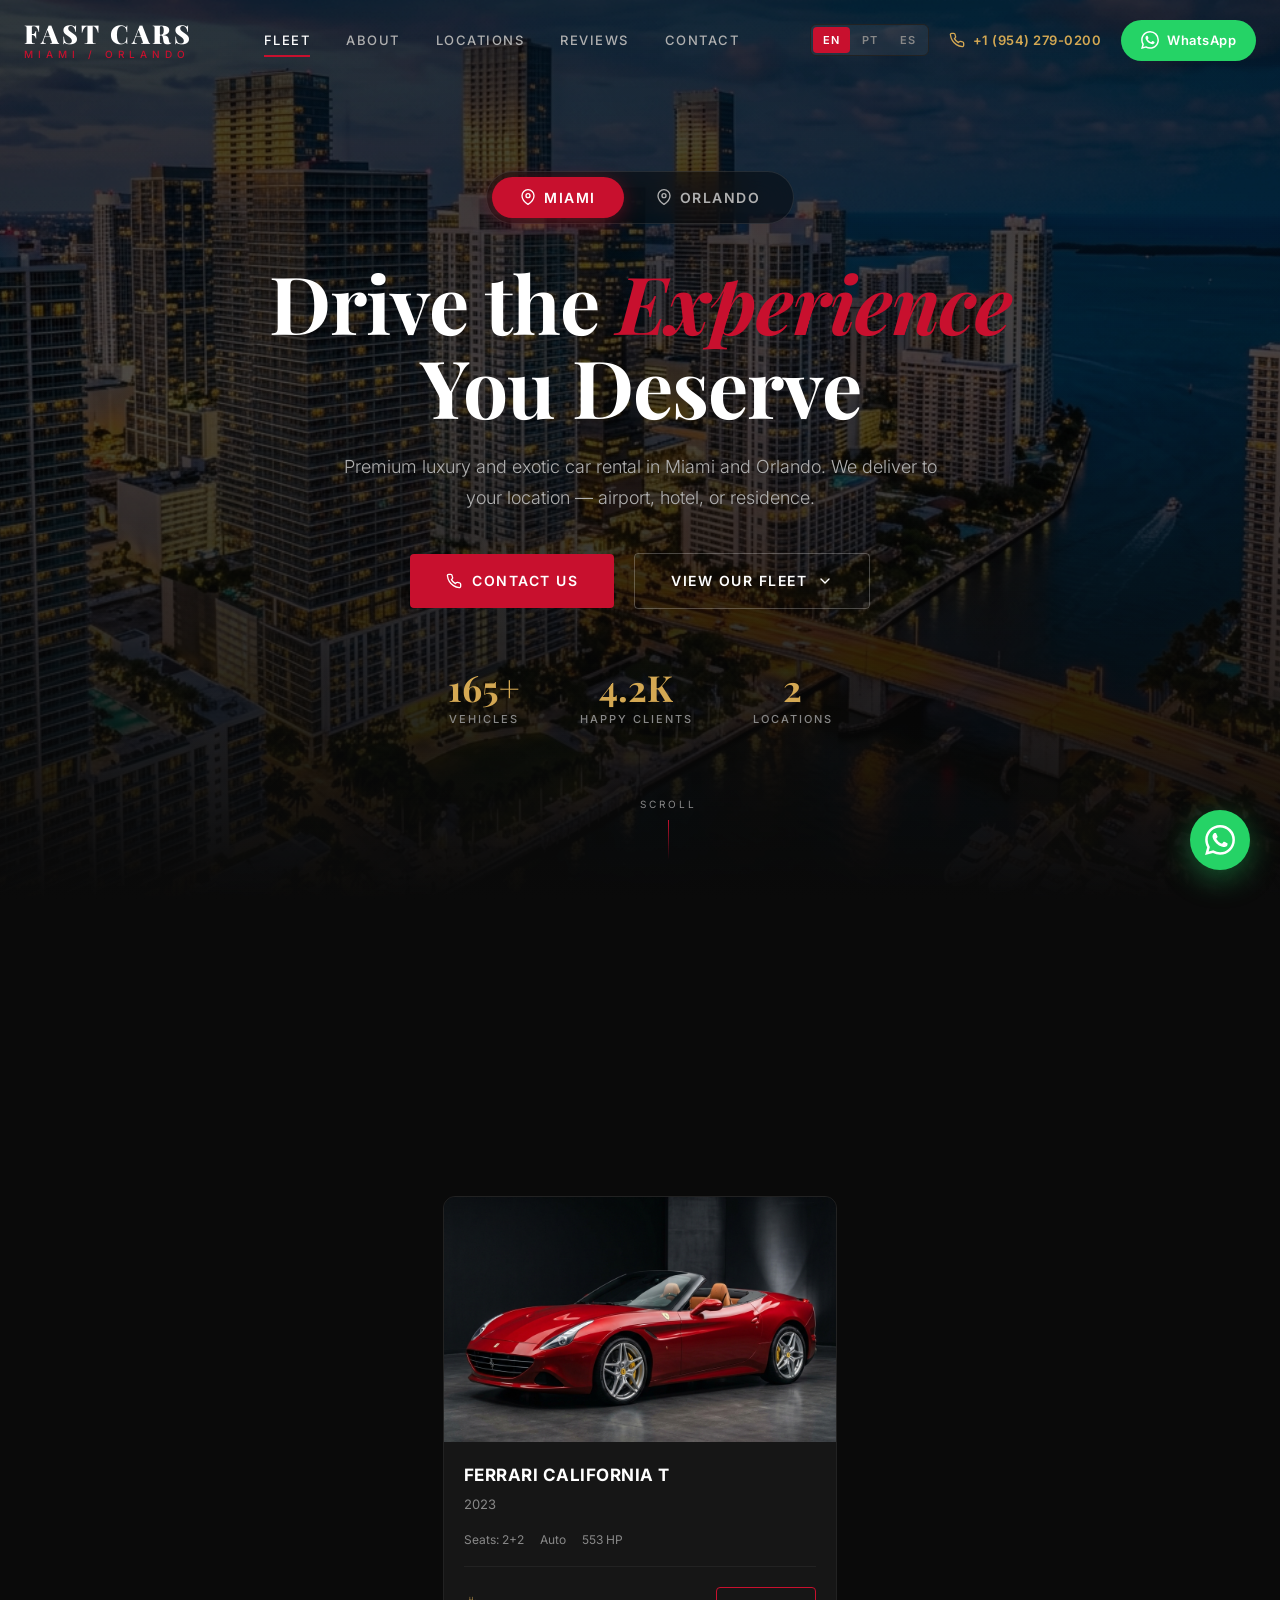
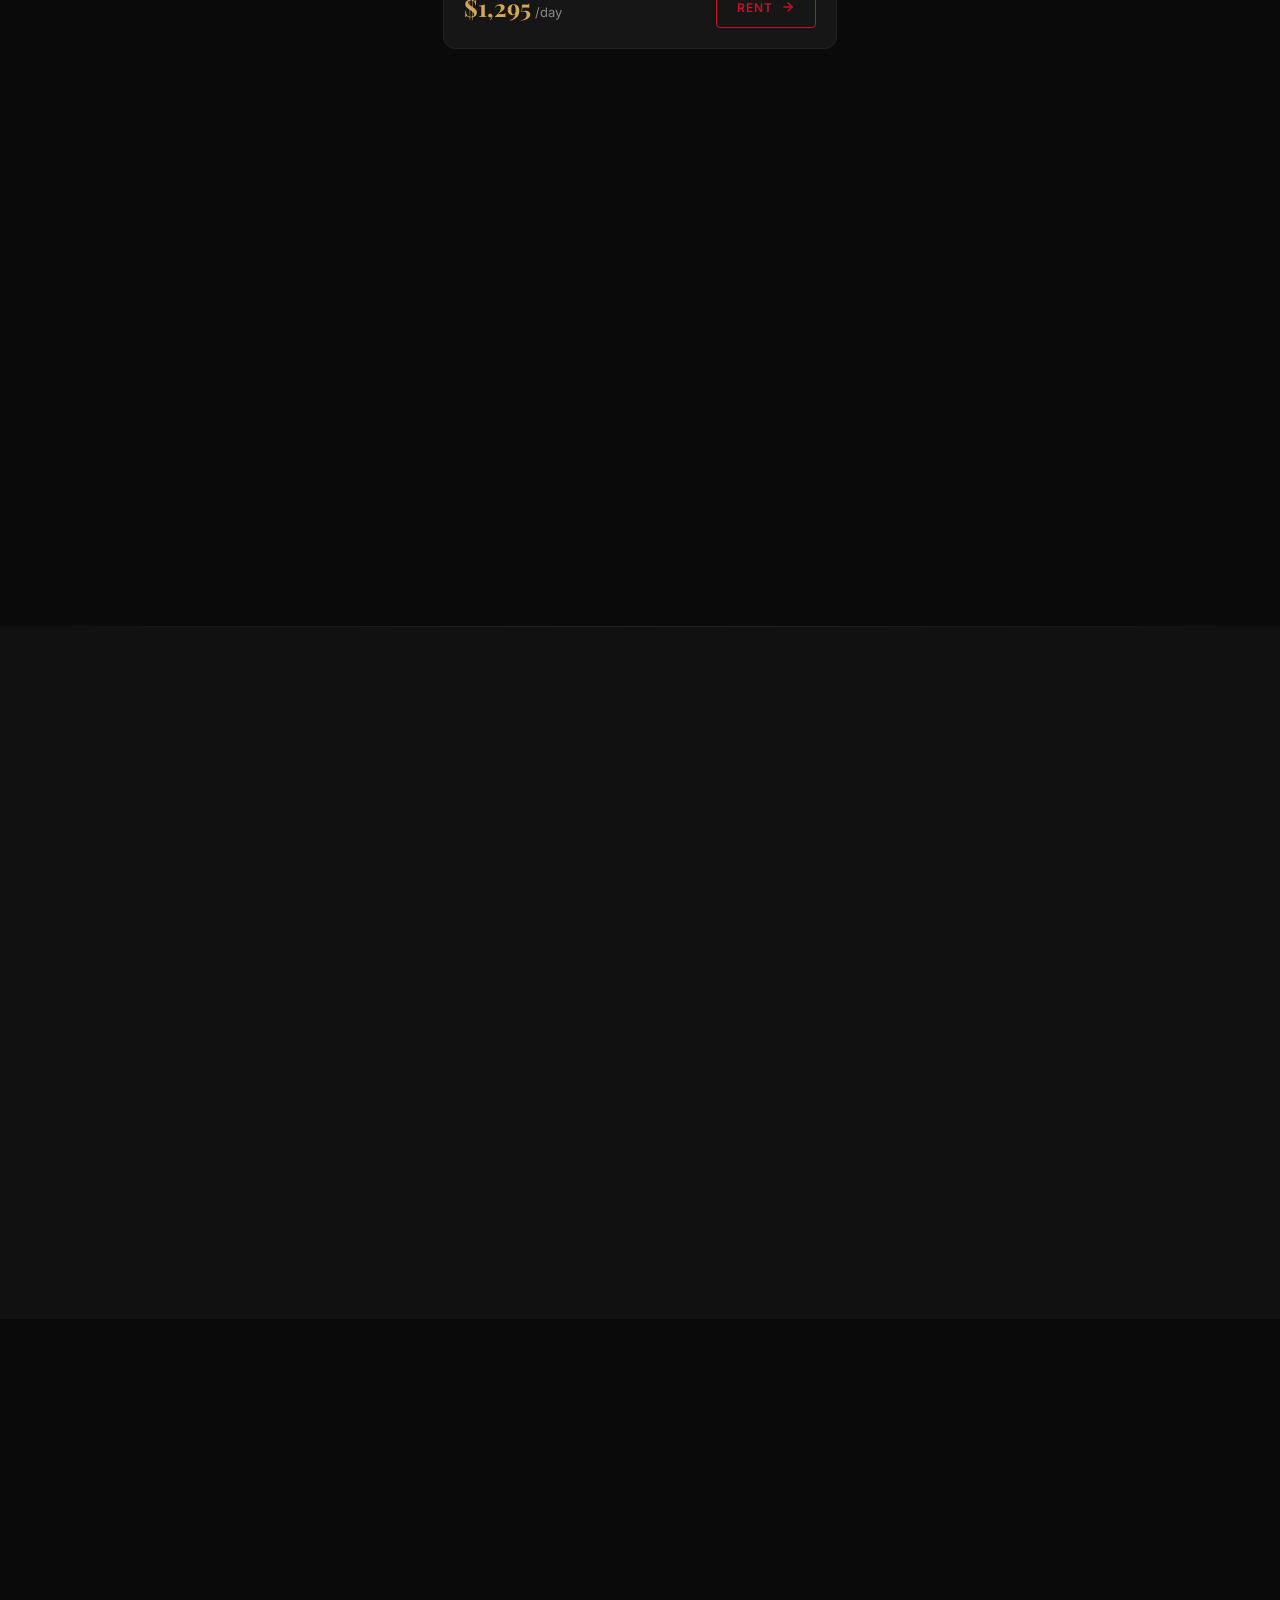
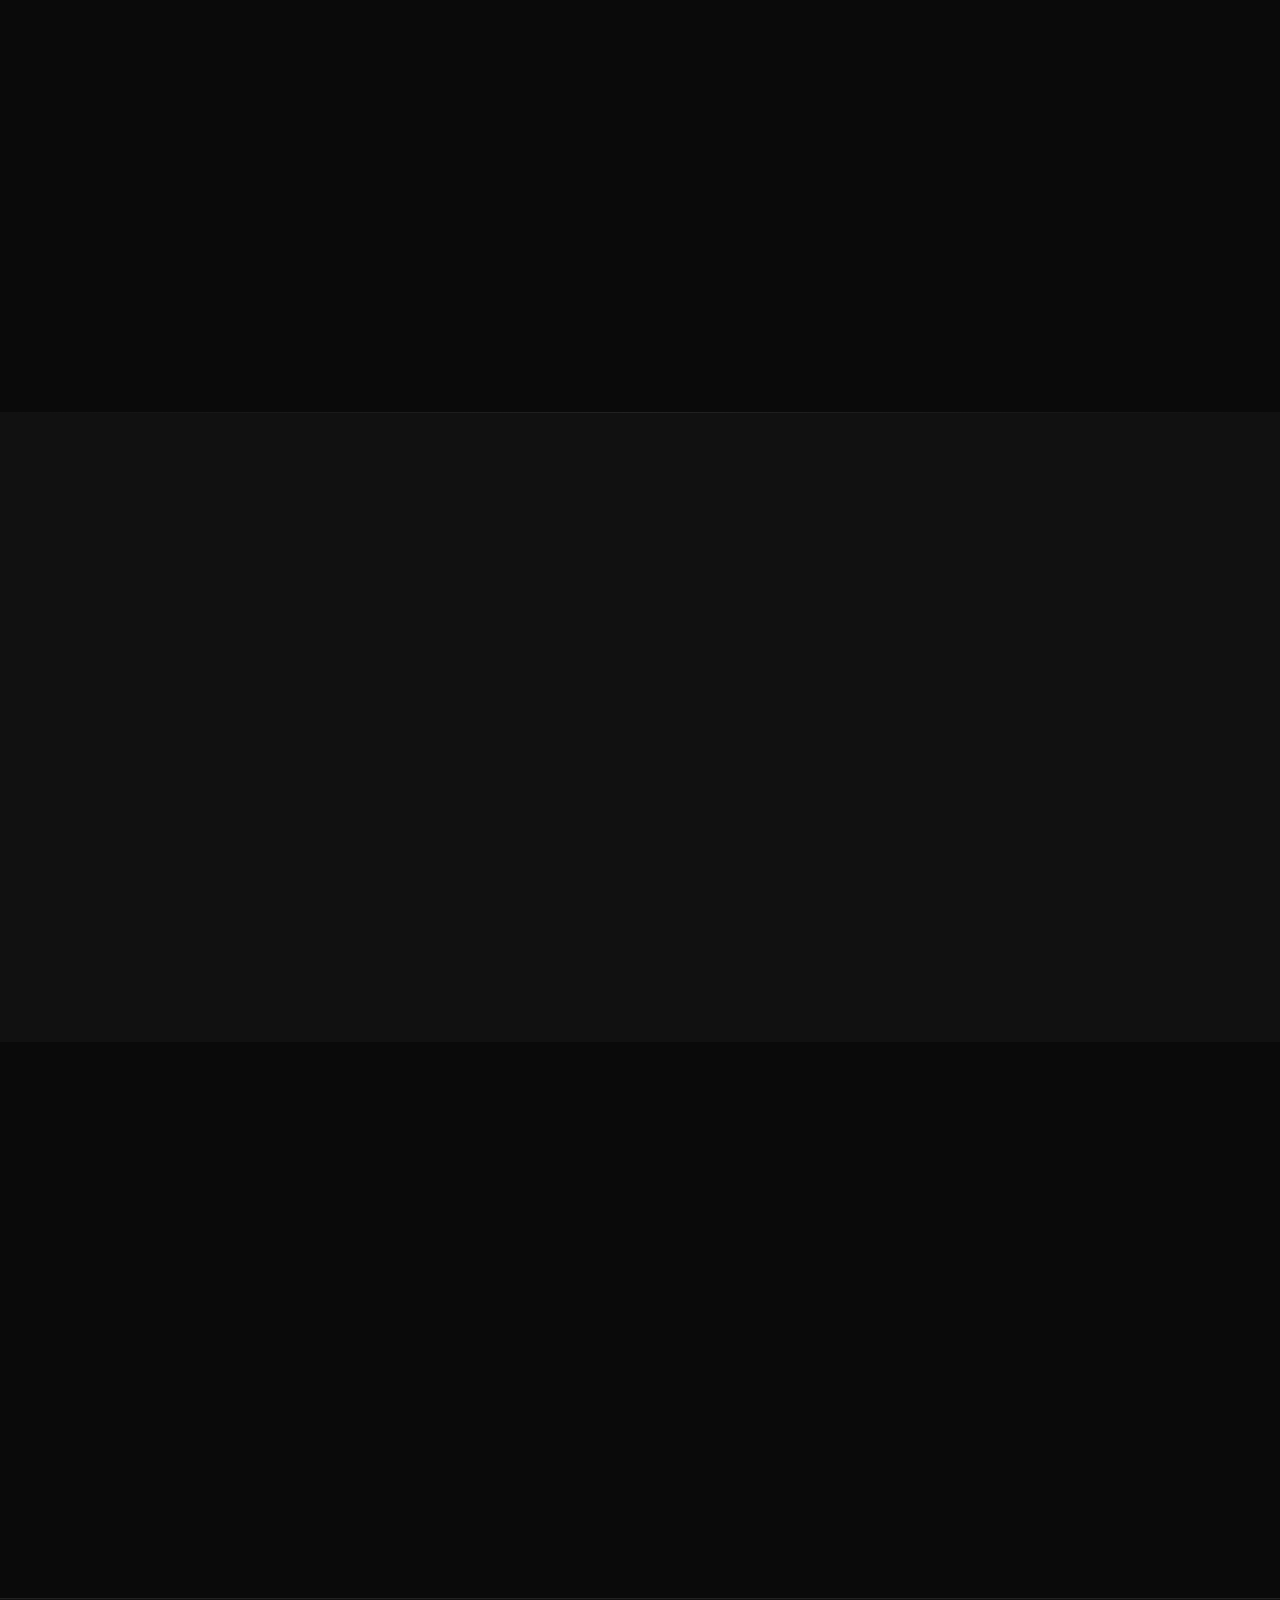
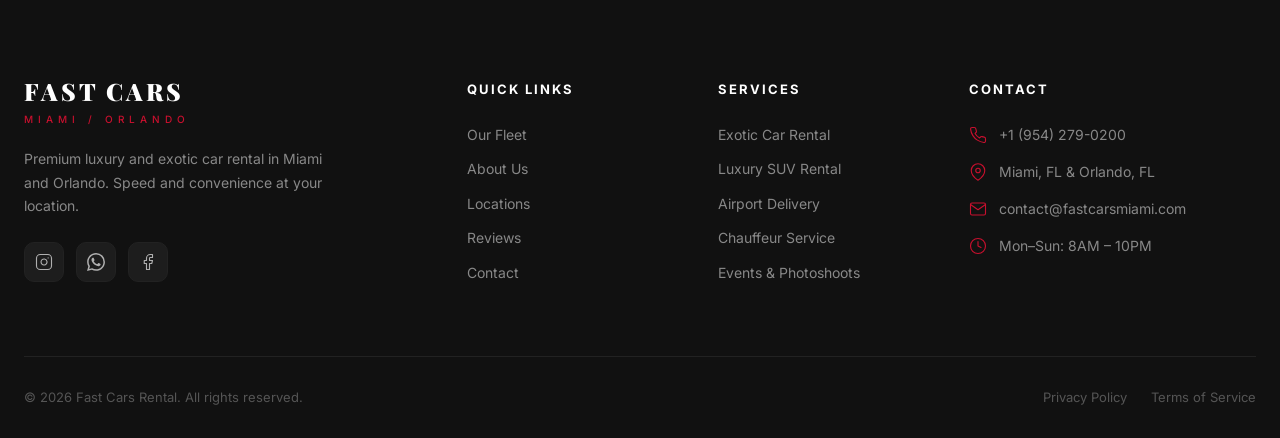
==== commit 20f12123: "Add Netlify Identity widget to handle invite tokens" ====
--- a/index.html
+++ b/index.html
@@ -17,6 +17,9 @@
   <link rel="preconnect" href="https://fonts.gstatic.com" crossorigin>
   <link href="https://fonts.googleapis.com/css2?family=Inter:wght@300;400;500;600;700&family=Playfair+Display:ital,wght@0,400;0,700;0,900;1,400;1,700&display=swap" rel="stylesheet">
   
+  <!-- Netlify Identity Widget -->
+  <script src="https://identity.netlify.com/v1/netlify-identity-widget.js"></script>
+
   <!-- Styles -->
   <link rel="stylesheet" href="style.css">
   
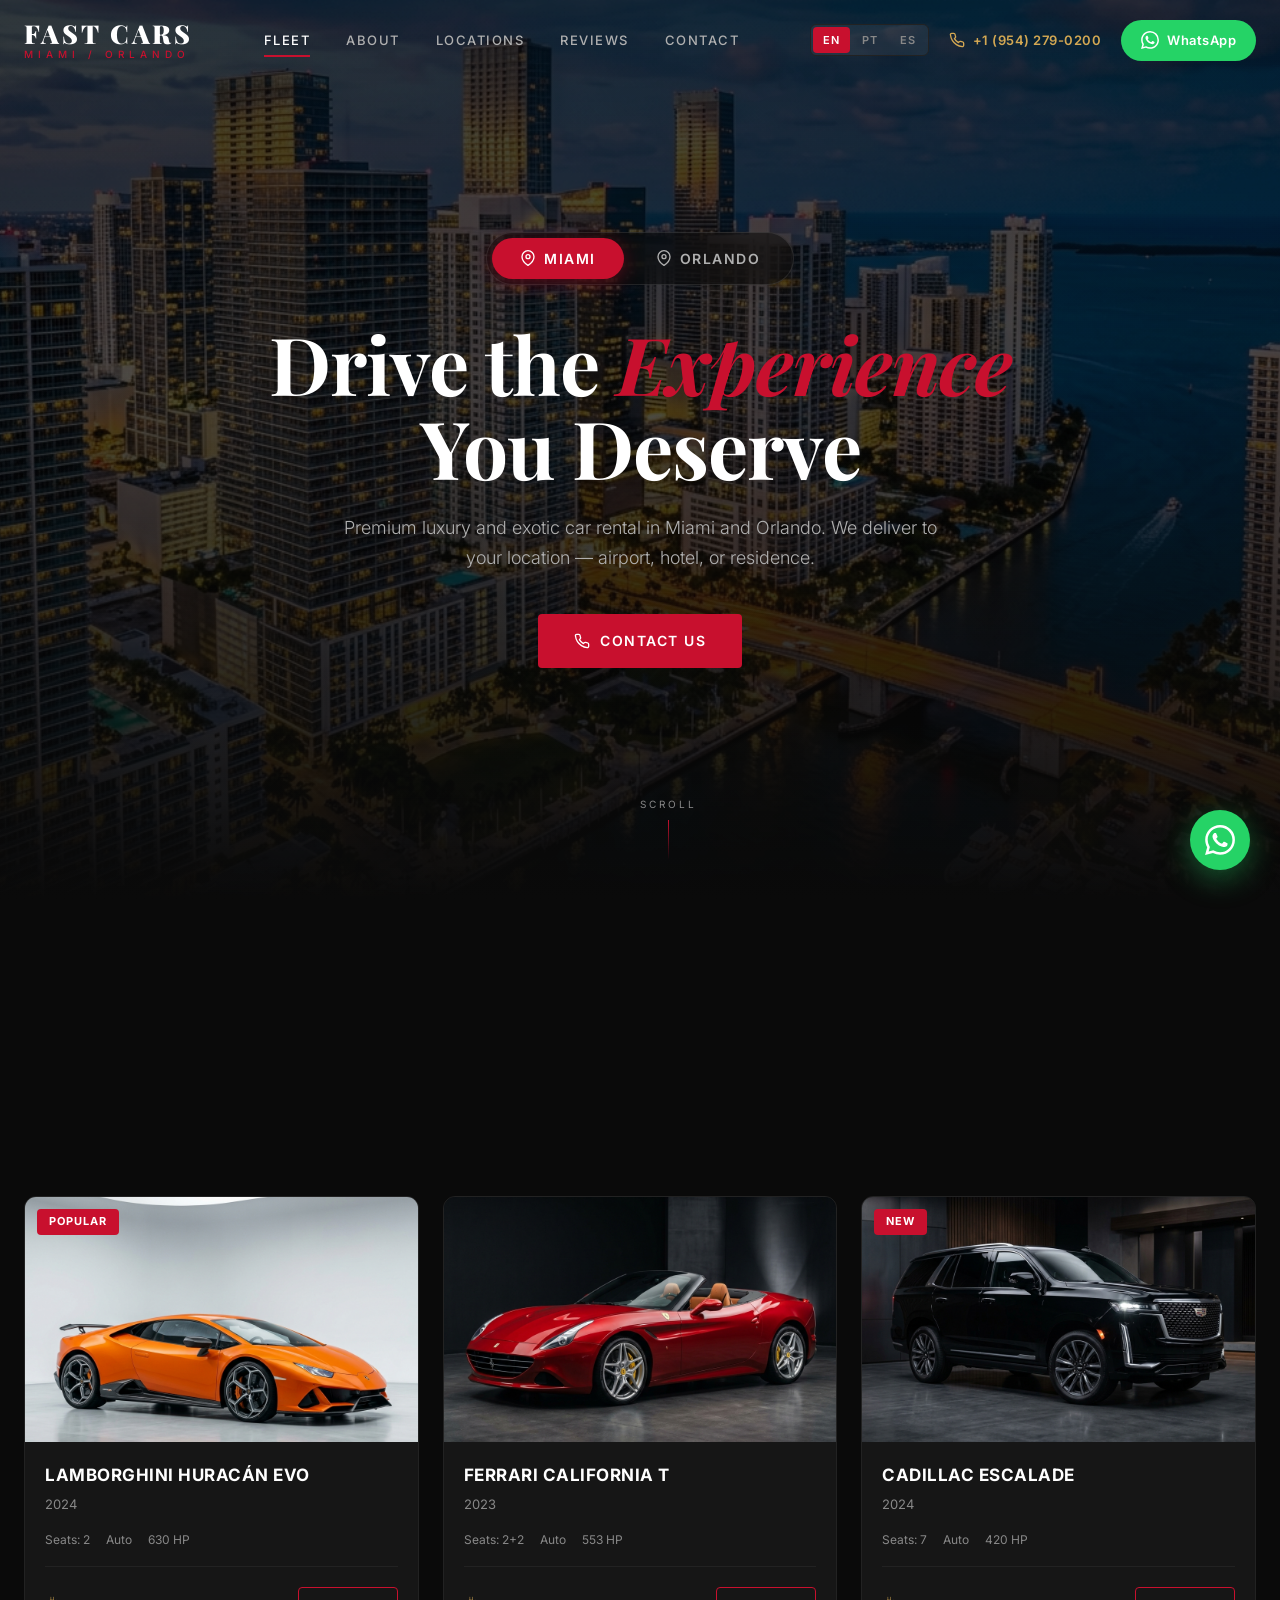
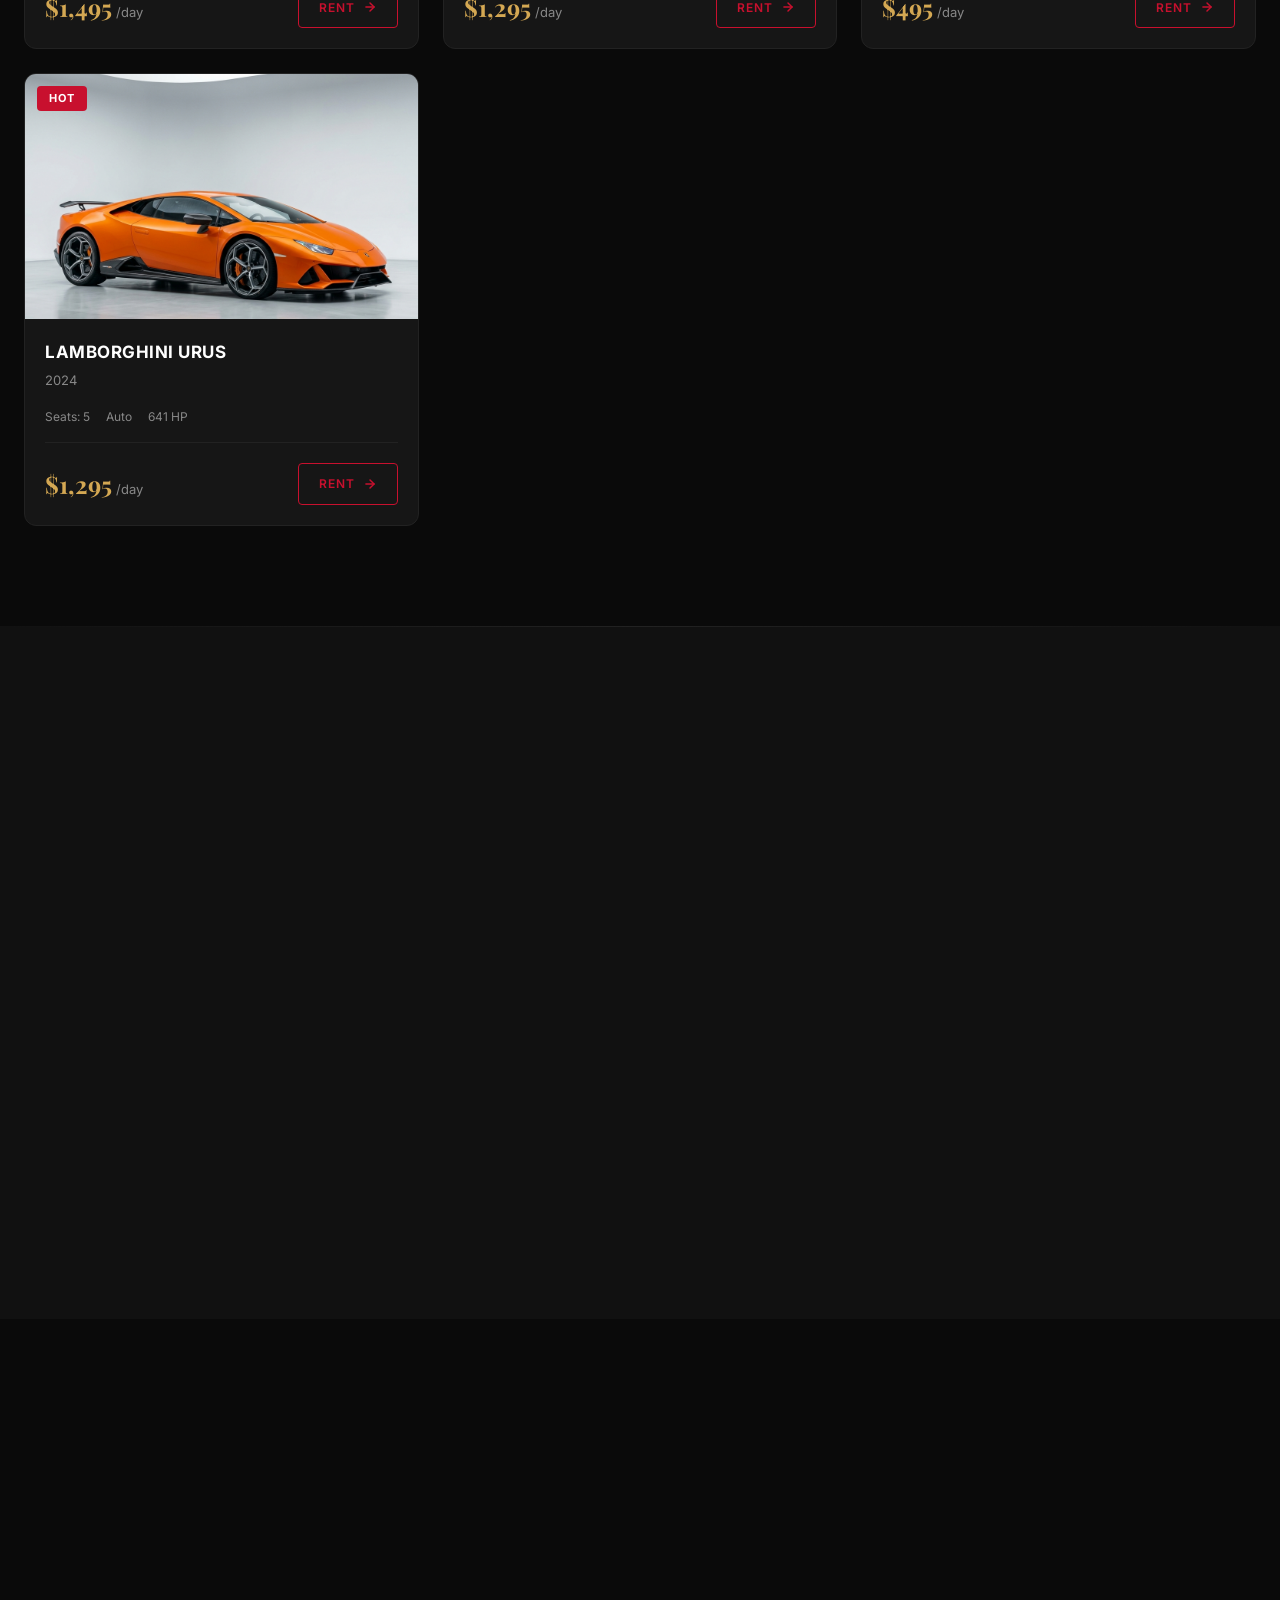
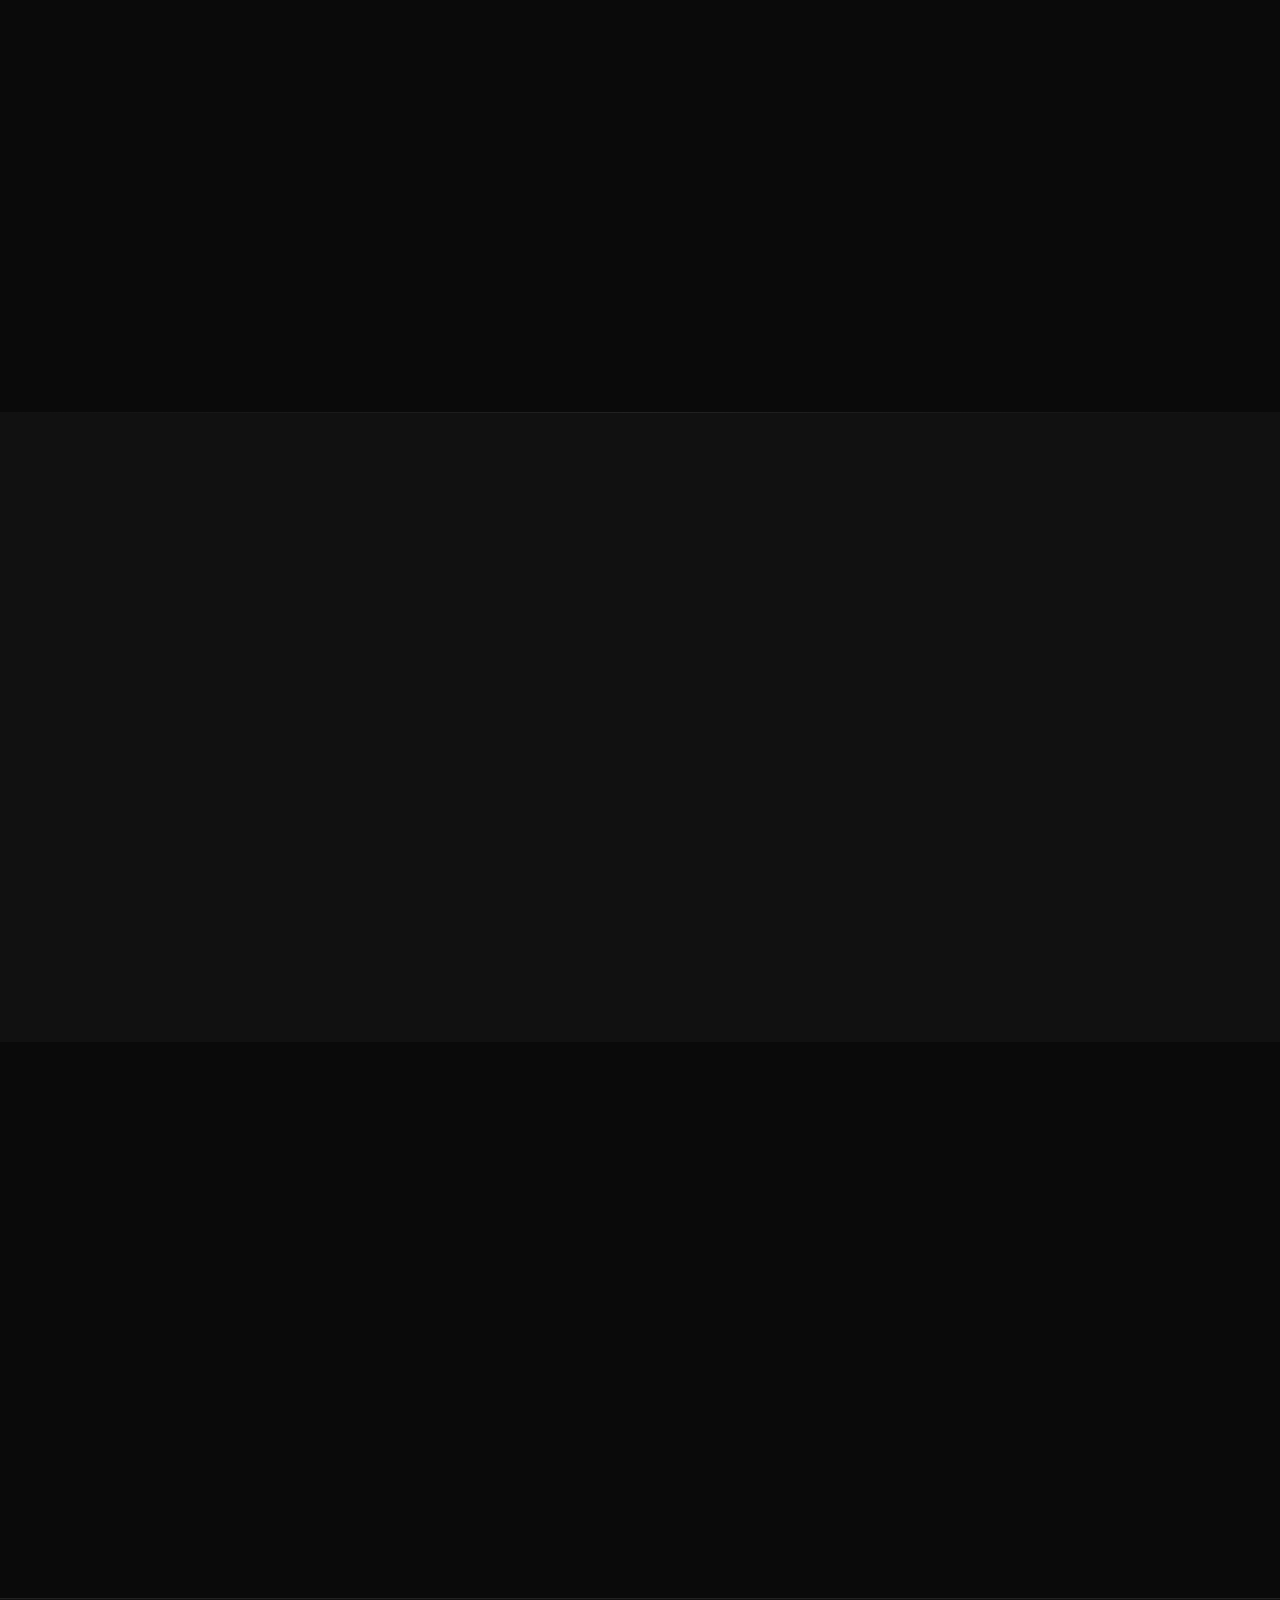
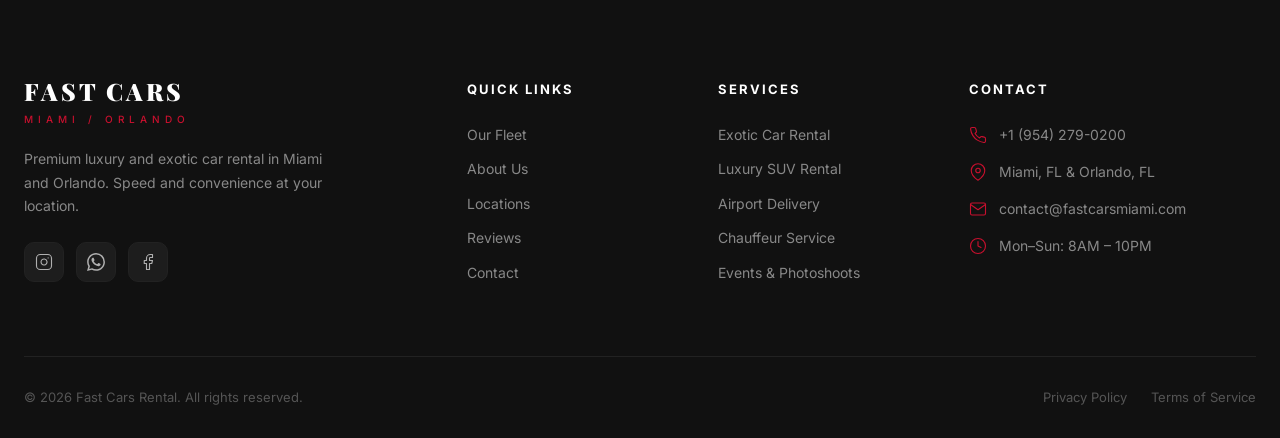
==== commit 52e3f132: "Remove stats and View Our Fleet button from hero" ====
--- a/index.html
+++ b/index.html
@@ -97,25 +97,6 @@
           <svg width="16" height="16" viewBox="0 0 24 24" fill="none" stroke="currentColor" stroke-width="2" stroke-linecap="round" stroke-linejoin="round"><path d="M22 16.92v3a2 2 0 0 1-2.18 2 19.79 19.79 0 0 1-8.63-3.07 19.5 19.5 0 0 1-6-6 19.79 19.79 0 0 1-3.07-8.67A2 2 0 0 1 4.11 2h3a2 2 0 0 1 2 1.72c.127.96.361 1.903.7 2.81a2 2 0 0 1-.45 2.11L8.09 9.91a16 16 0 0 0 6 6l1.27-1.27a2 2 0 0 1 2.11-.45c.907.339 1.85.573 2.81.7A2 2 0 0 1 22 16.92z"/></svg>
           <span data-i18n="hero.contact">Contact Us</span>
         </a>
-        <a href="#fleet" class="btn-secondary" id="btn-view-fleet">
-          <span data-i18n="hero.viewFleet">View Our Fleet</span>
-          <svg width="16" height="16" viewBox="0 0 24 24" fill="none" stroke="currentColor" stroke-width="2" stroke-linecap="round" stroke-linejoin="round"><path d="M6 9l6 6 6-6"/></svg>
-        </a>
-      </div>
-
-      <div class="hero-stats">
-        <div class="hero-stat">
-          <div class="number">165+</div>
-          <div class="label">Vehicles</div>
-        </div>
-        <div class="hero-stat">
-          <div class="number">4.2K</div>
-          <div class="label">Happy Clients</div>
-        </div>
-        <div class="hero-stat">
-          <div class="number">2</div>
-          <div class="label">Locations</div>
-        </div>
       </div>
     </div>
 
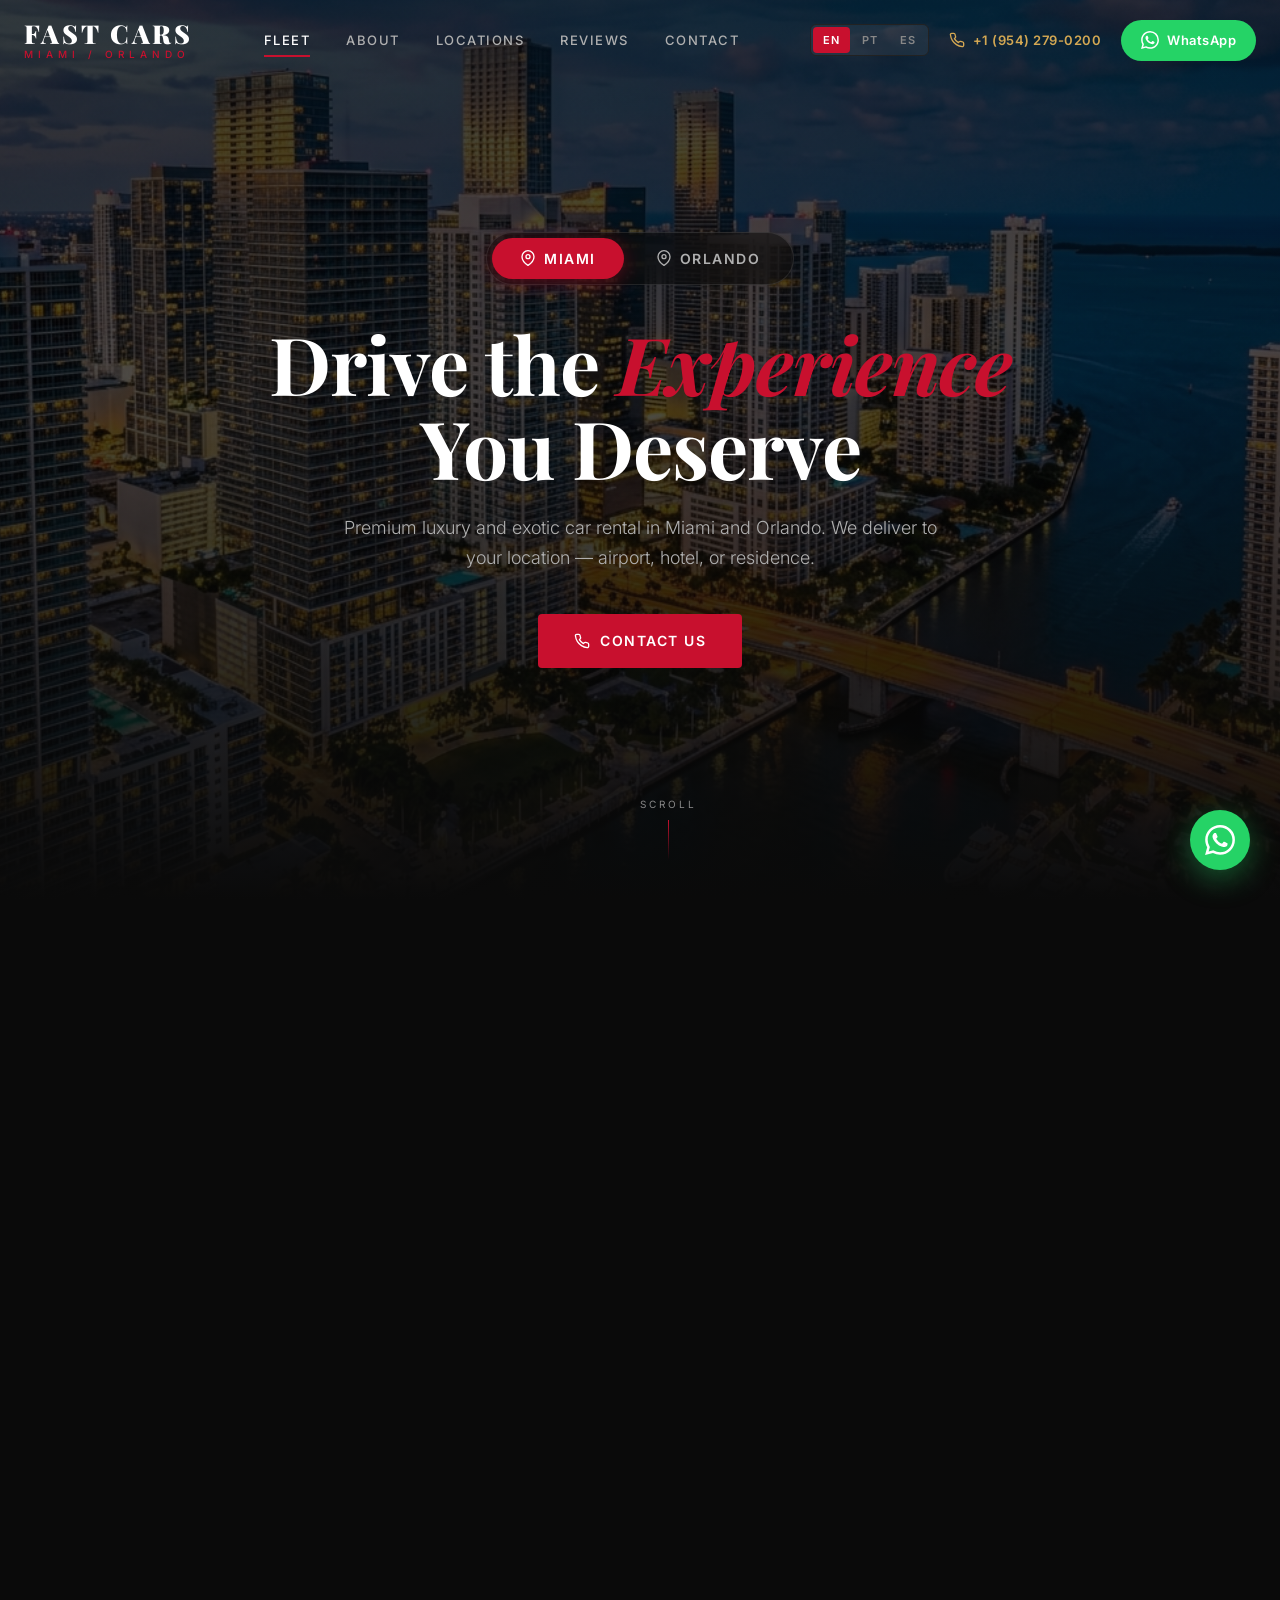
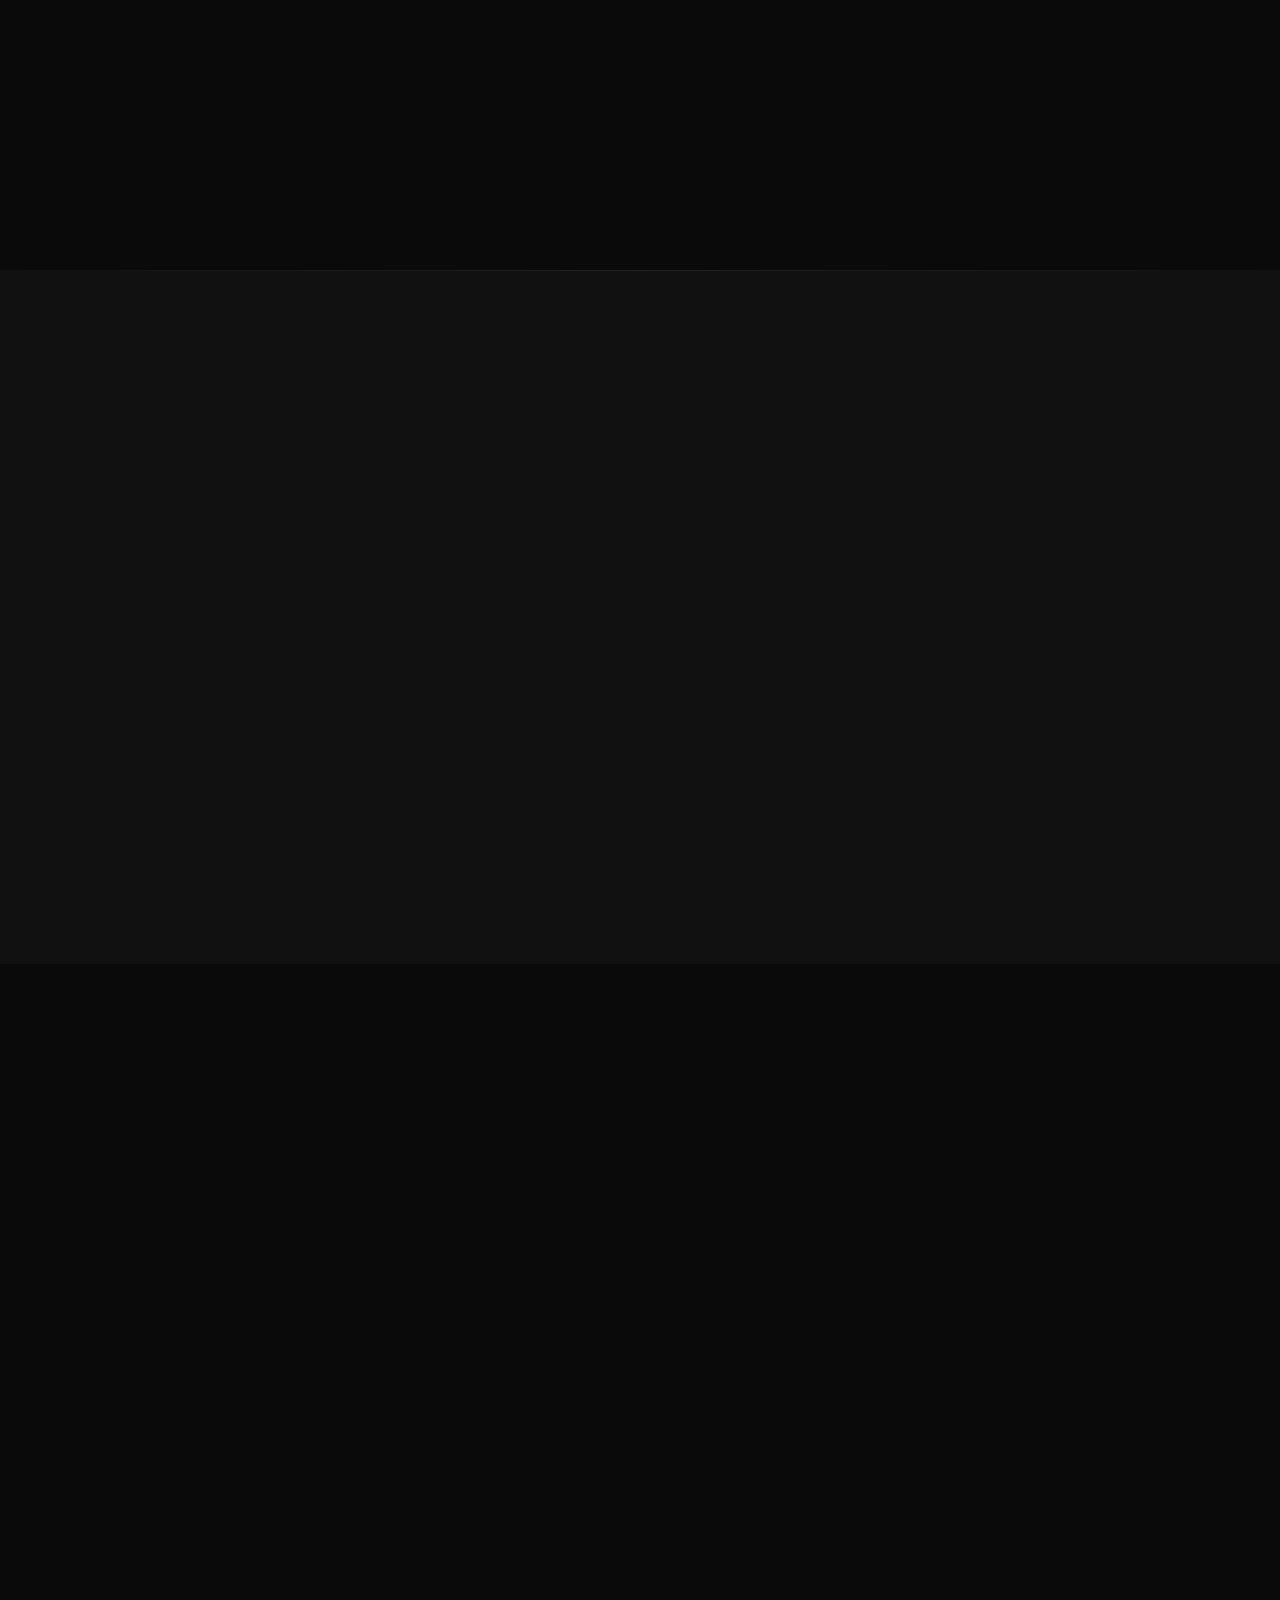
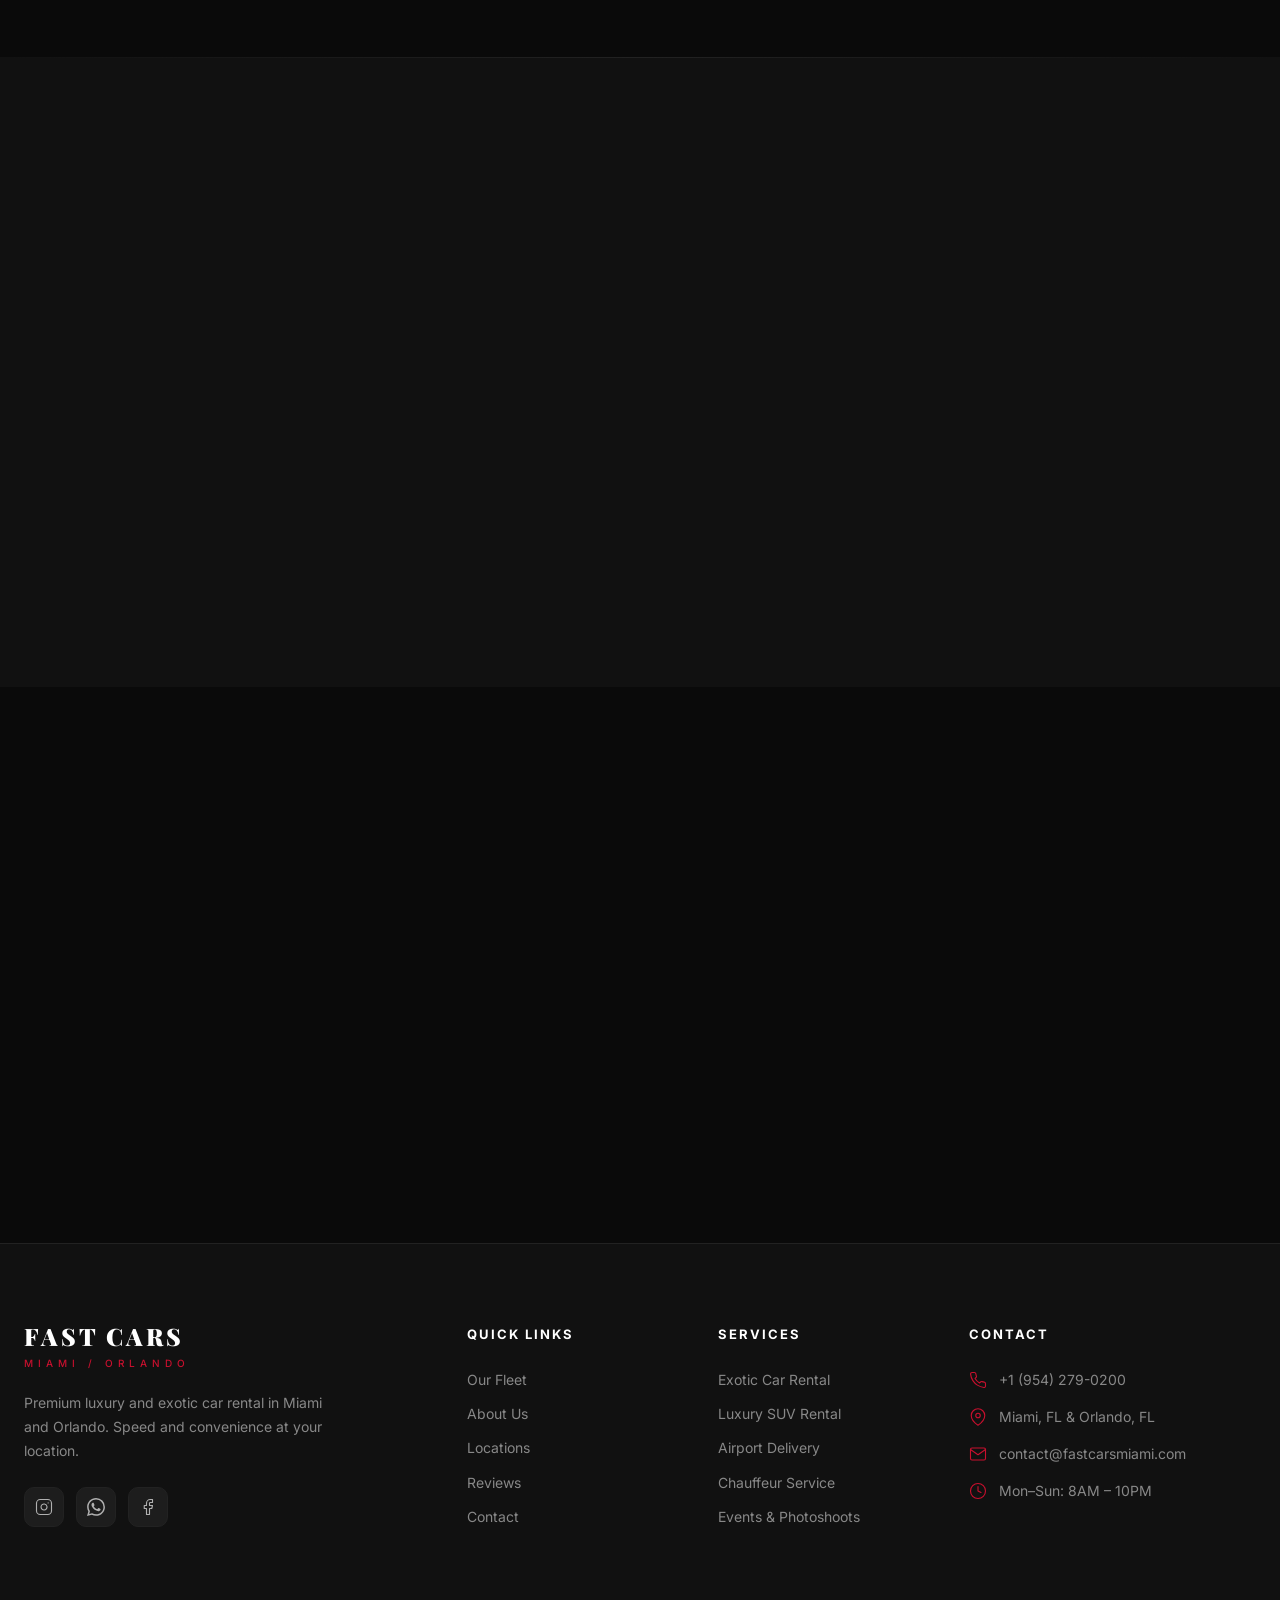
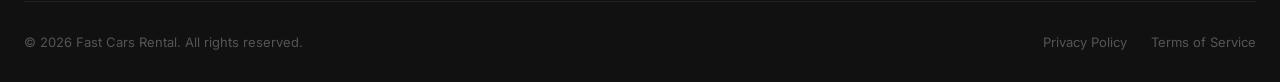
==== commit 73032829: "Add About biography section" ====
--- a/index.html
+++ b/index.html
@@ -122,7 +122,19 @@
   </section>
 
   <!-- ===== WHY US ===== -->
-  <section class="why-us" id="about">
+  <!-- ===== ABOUT ===== -->
+  <section class="about-bio" id="about">
+    <div class="container">
+      <div class="about-bio-inner reveal">
+        <span class="section-tag">About Us</span>
+        <h2 class="section-title">Fast Cars Miami</h2>
+        <p class="about-bio-text">Founded in 2022, Fast Cars Miami was created to offer more than luxury car rentals — it delivers an experience defined by exclusivity, style, and presence. With a curated selection of high-end vehicles and personalized service, the brand stands in the premium automotive space, connecting performance, elegance, and lifestyle in one of the world's most aspirational markets.</p>
+        <p class="about-bio-text">At Fast Cars Miami, every detail reflects sophistication, discretion, and the pleasure of driving something truly exceptional.</p>
+      </div>
+    </div>
+  </section>
+
+  <section class="why-us">
     <div class="container">
       <div class="section-header reveal">
         <span class="section-tag" data-i18n="why.tag">Why Choose Us</span>
--- a/style.css
+++ b/style.css
@@ -761,6 +761,33 @@
   color: white;
 }
 
+/* ===== ABOUT BIO ===== */
+.about-bio {
+  padding: var(--section-padding);
+  background: var(--fc-black);
+}
+
+.about-bio-inner {
+  max-width: 760px;
+  margin: 0 auto;
+  text-align: center;
+}
+
+.about-bio-inner .section-title {
+  margin-bottom: 2rem;
+}
+
+.about-bio-text {
+  font-size: 1.1rem;
+  line-height: 1.85;
+  color: rgba(255,255,255,0.75);
+  margin-bottom: 1.25rem;
+}
+
+.about-bio-text:last-child {
+  margin-bottom: 0;
+}
+
 /* ===== ABOUT / WHY US ===== */
 .why-us {
   padding: var(--section-padding);
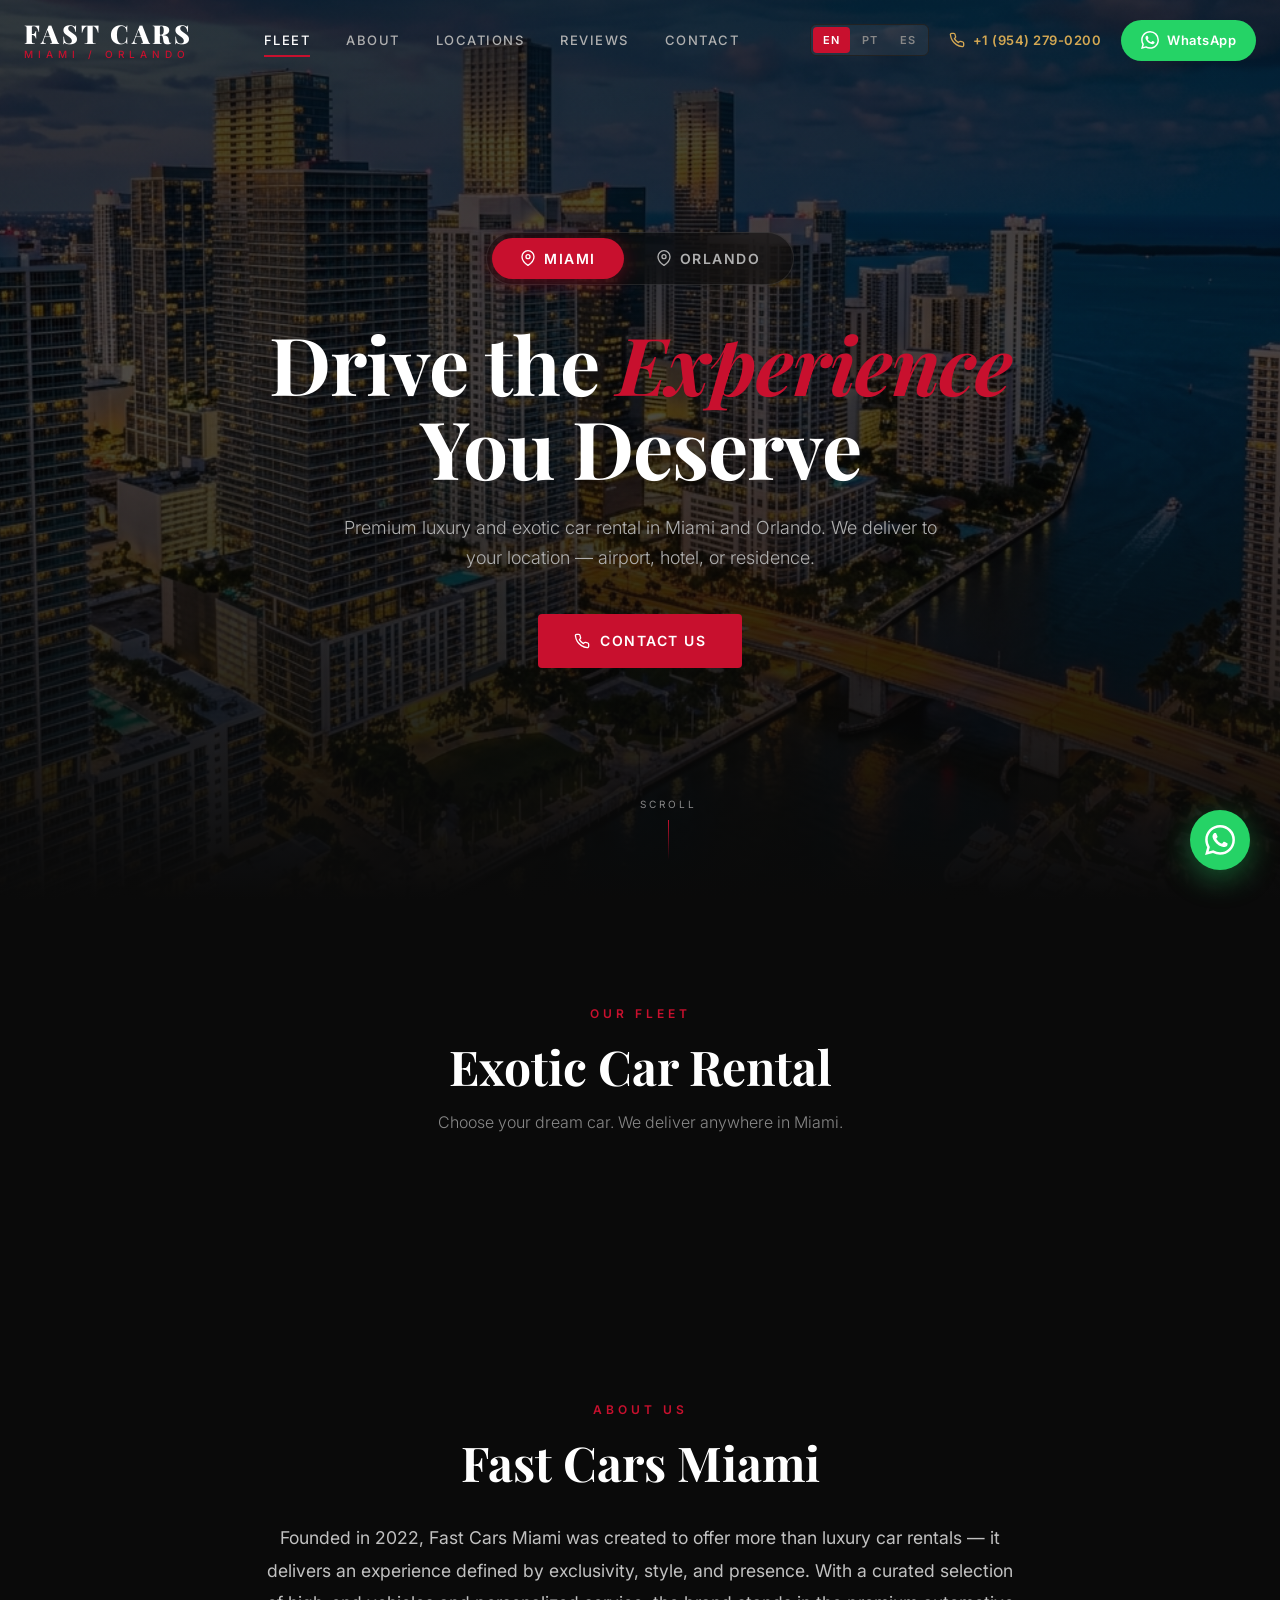
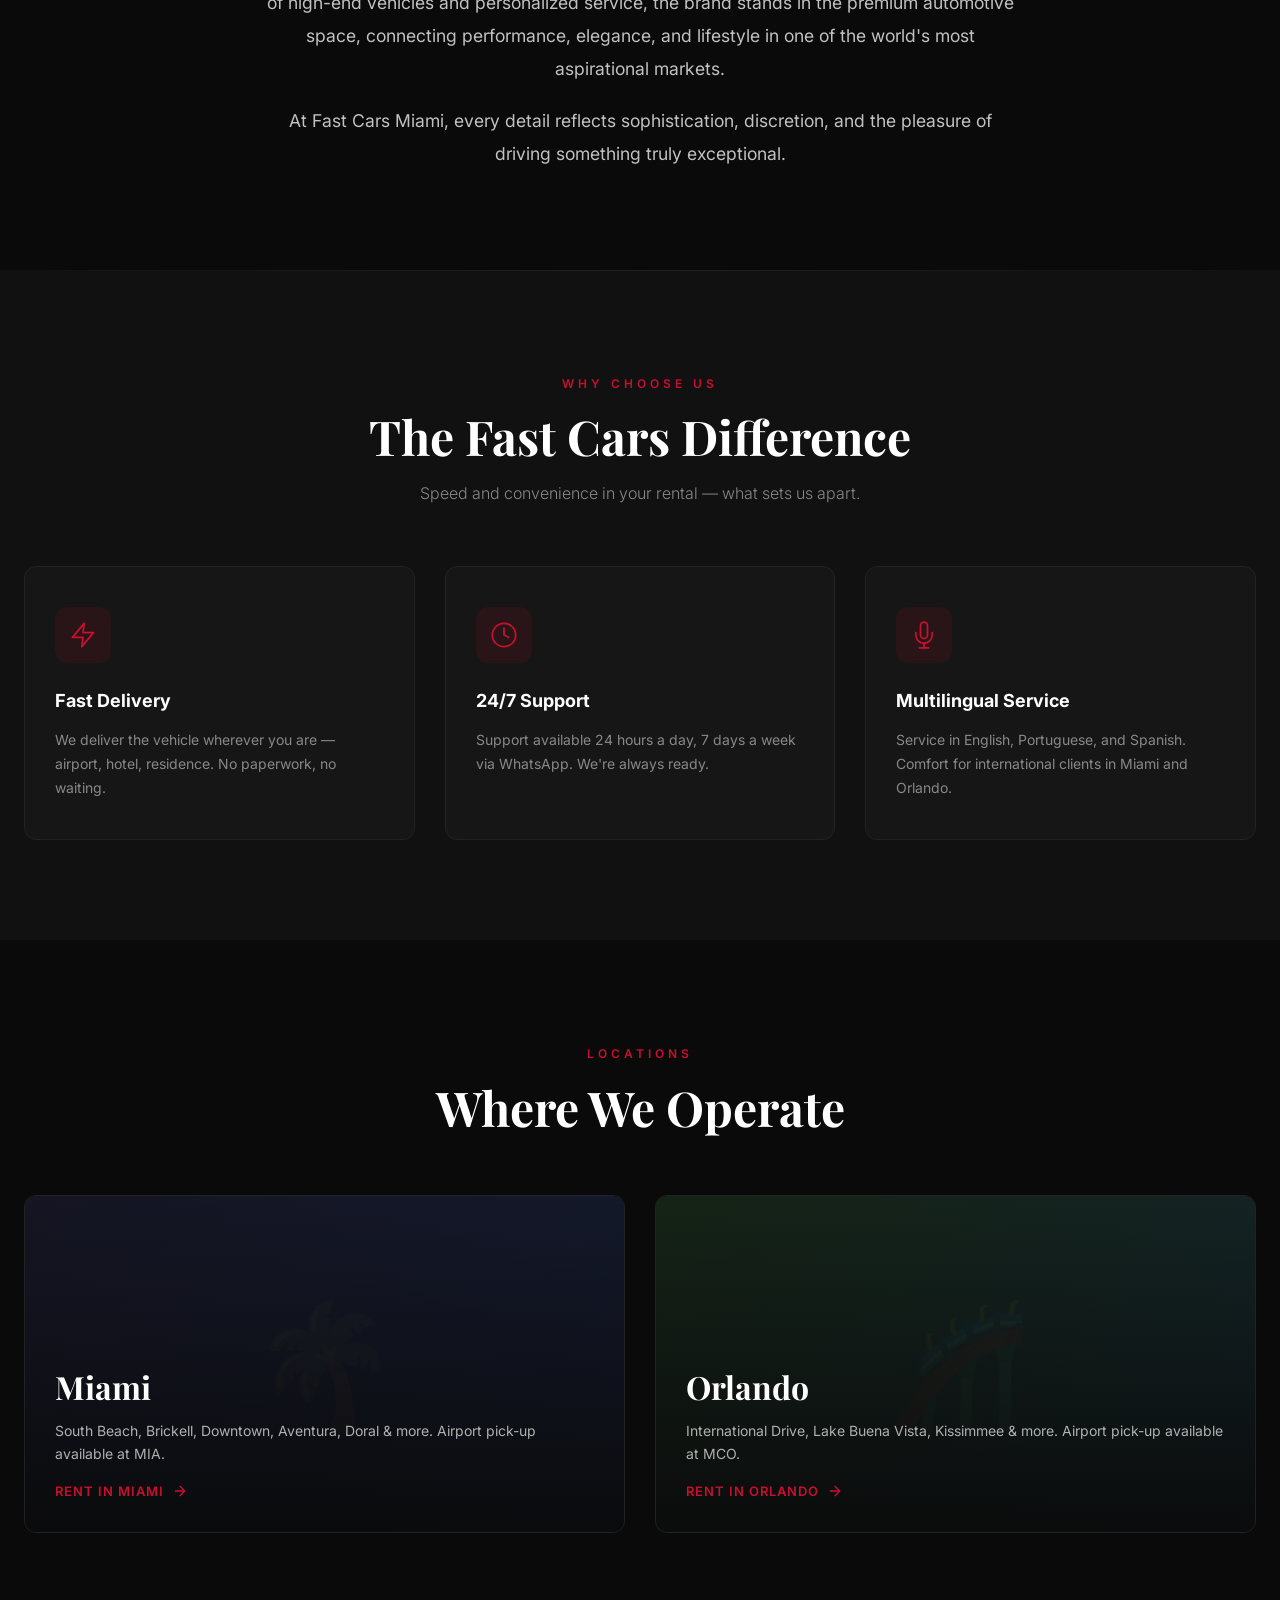
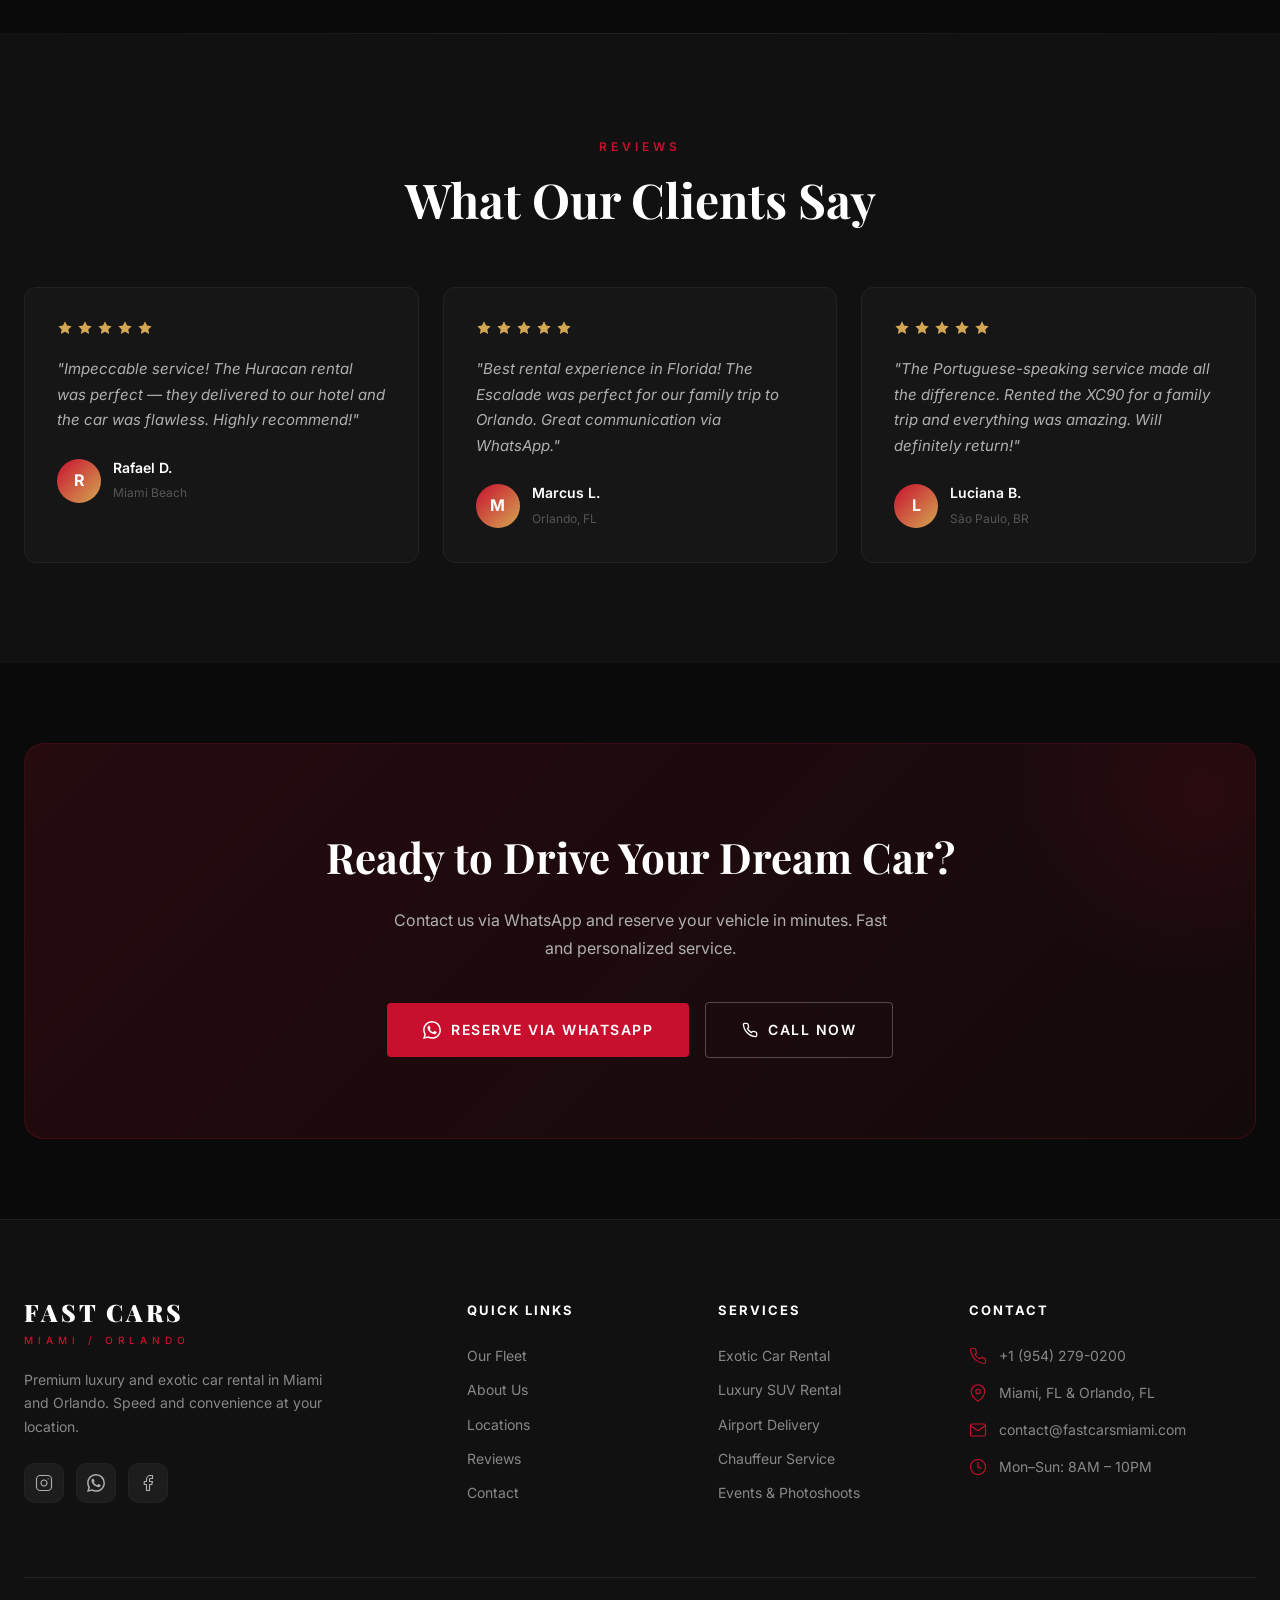
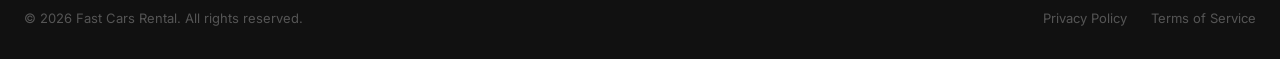
==== commit 11406593: "Remove Full Insurance card from Why Us section" ====
--- a/index.html
+++ b/index.html
@@ -153,14 +153,6 @@
 
         <div class="why-card reveal">
           <div class="why-card-icon">
-            <svg viewBox="0 0 24 24" fill="none" stroke="currentColor" stroke-width="1.5" stroke-linecap="round" stroke-linejoin="round"><path d="M12 22s8-4 8-10V5l-8-3-8 3v7c0 6 8 10 8 10z"/></svg>
-          </div>
-          <h3 data-i18n="why.insurance.title">Full Insurance</h3>
-          <p data-i18n="why.insurance.desc">All vehicles with full insurance coverage. Drive with peace of mind and total safety.</p>
-        </div>
-
-        <div class="why-card reveal">
-          <div class="why-card-icon">
             <svg viewBox="0 0 24 24" fill="none" stroke="currentColor" stroke-width="1.5" stroke-linecap="round" stroke-linejoin="round"><circle cx="12" cy="12" r="10"/><polyline points="12 6 12 12 16 14"/></svg>
           </div>
           <h3 data-i18n="why.support.title">24/7 Support</h3>
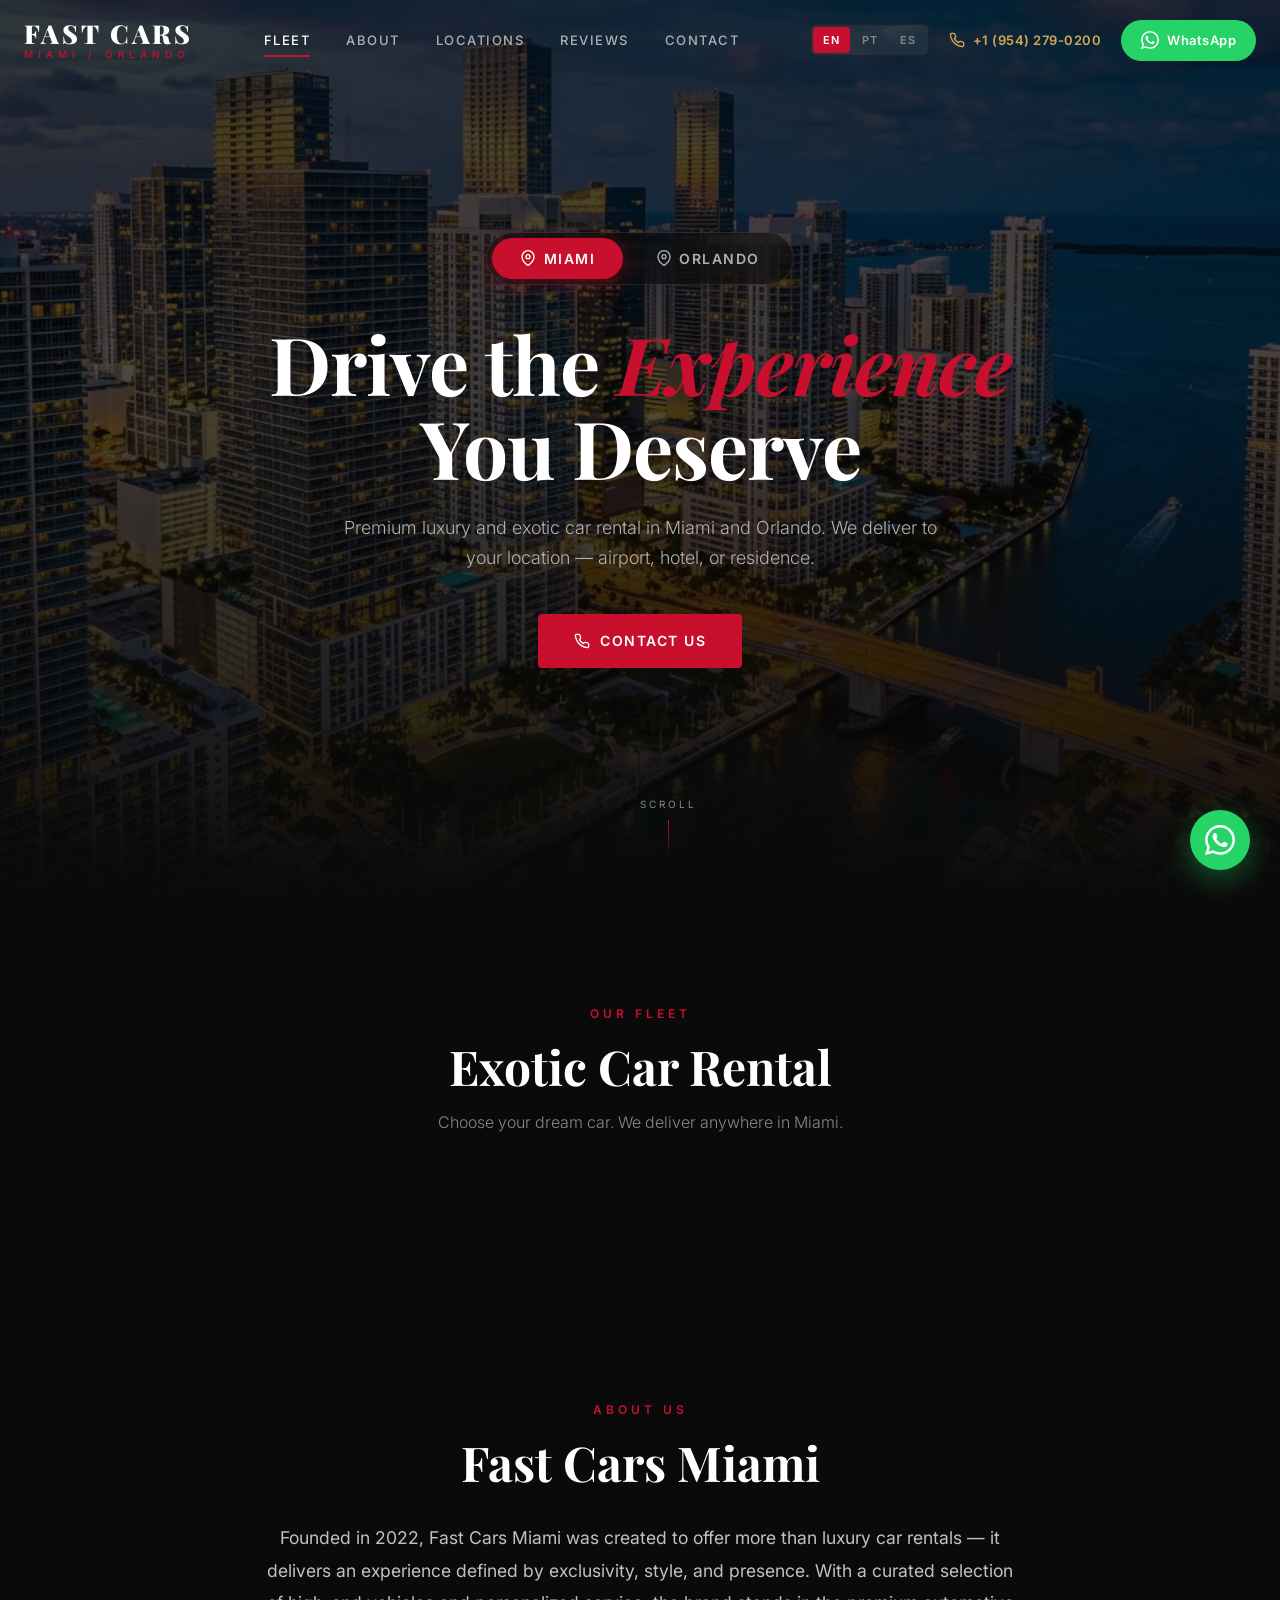
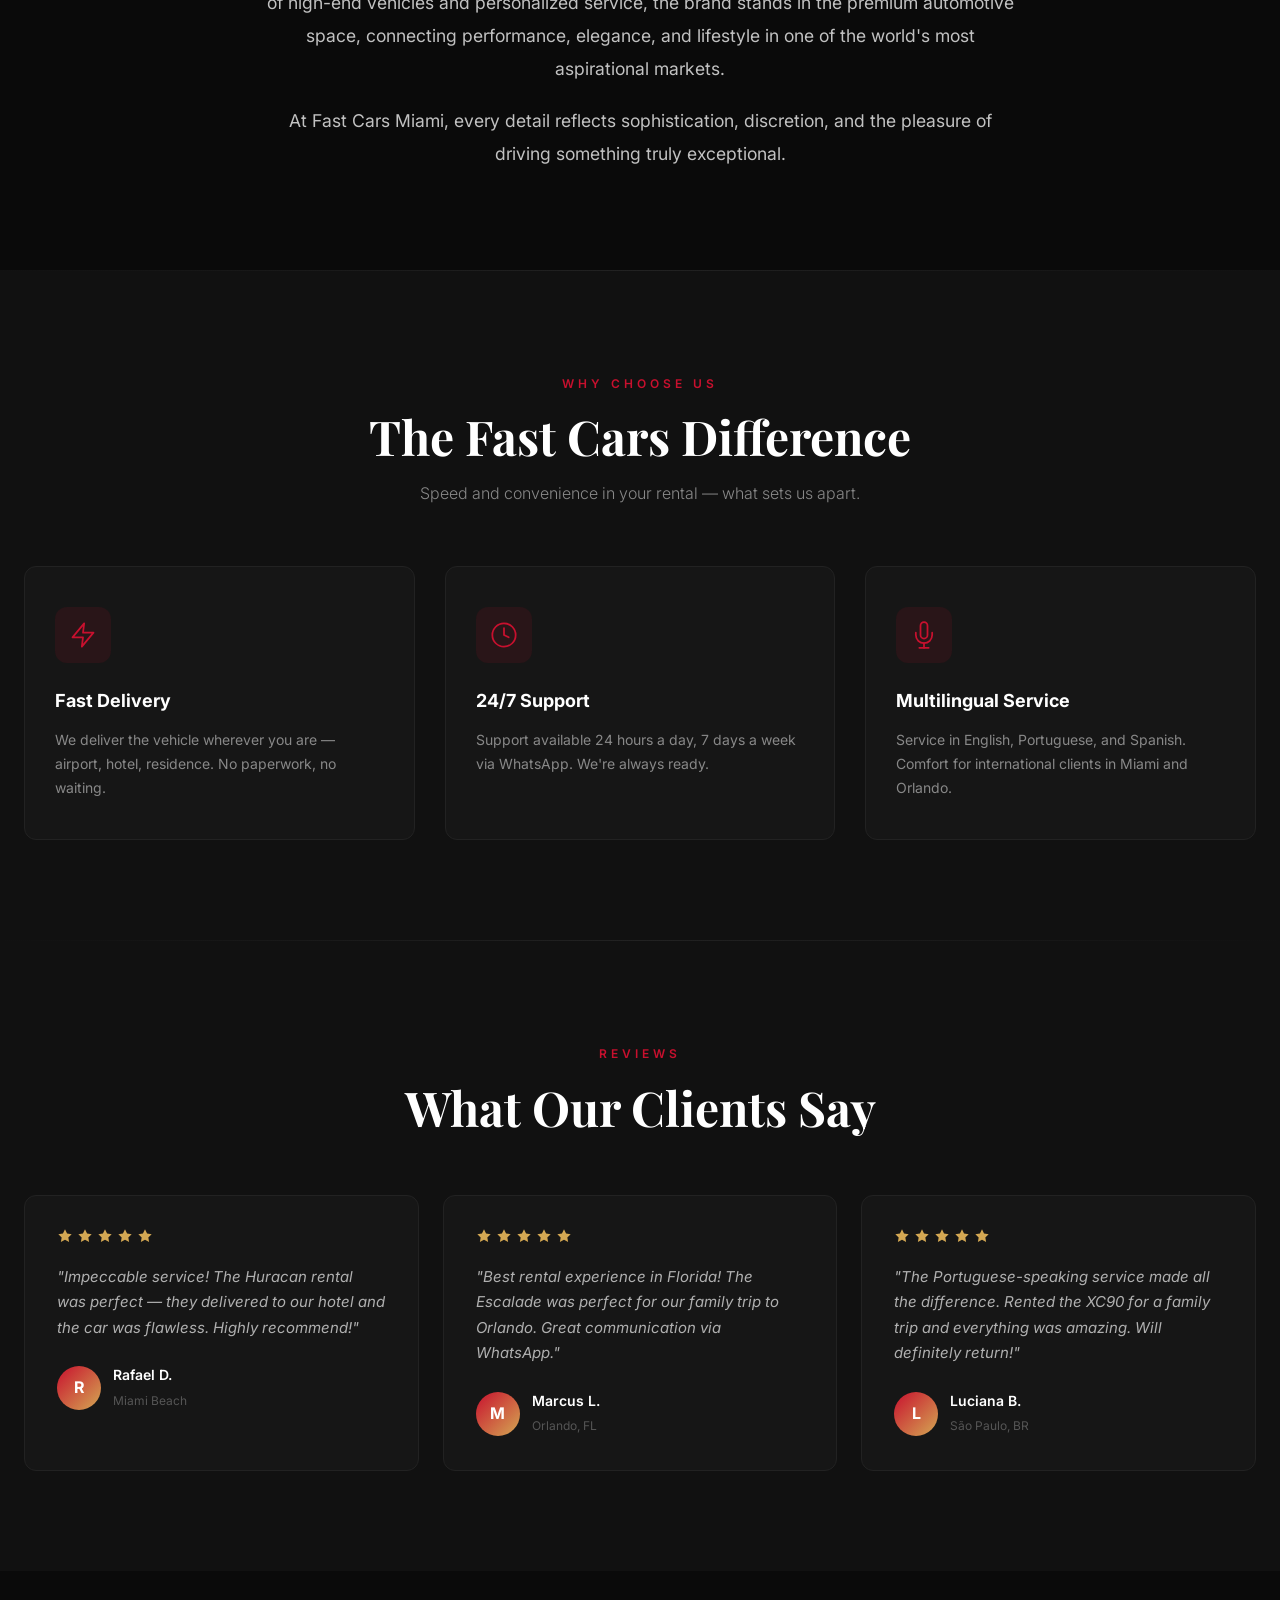
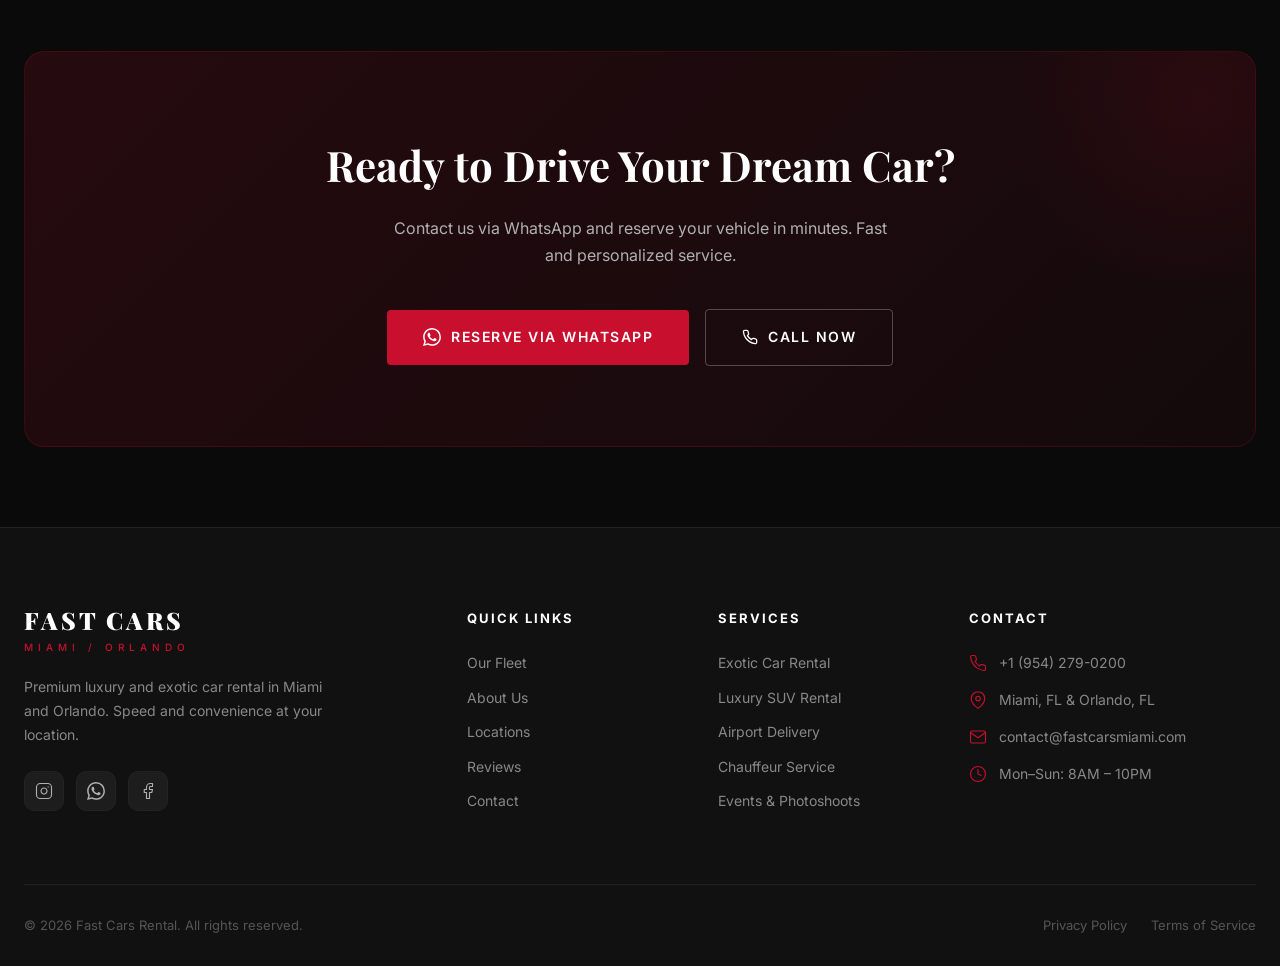
==== commit bd37c6d5: "Remove Where We Operate section" ====
--- a/index.html
+++ b/index.html
@@ -171,45 +171,6 @@
   </section>
 
   <!-- ===== LOCATIONS ===== -->
-  <section class="locations" id="locations">
-    <div class="container">
-      <div class="section-header reveal">
-        <span class="section-tag">Locations</span>
-        <h2 class="section-title">Where We Operate</h2>
-      </div>
-
-      <div class="locations-grid">
-        <div class="location-card reveal" id="location-miami">
-          <div class="location-card-bg">
-            <span class="city-icon">🌴</span>
-          </div>
-          <div class="location-card-overlay">
-            <h3>Miami</h3>
-            <p>South Beach, Brickell, Downtown, Aventura, Doral & more. Airport pick-up available at MIA.</p>
-            <a href="https://wa.me/19542790200?text=Hi!%20I'd%20like%20to%20rent%20a%20car%20in%20Miami." class="btn-location" target="_blank">
-              Rent in Miami
-              <svg width="16" height="16" viewBox="0 0 24 24" fill="none" stroke="currentColor" stroke-width="2" stroke-linecap="round" stroke-linejoin="round"><path d="M5 12h14"/><path d="M12 5l7 7-7 7"/></svg>
-            </a>
-          </div>
-        </div>
-
-        <div class="location-card reveal" id="location-orlando">
-          <div class="location-card-bg" style="background: linear-gradient(135deg, #1a2e1a, #162e38);">
-            <span class="city-icon">🎢</span>
-          </div>
-          <div class="location-card-overlay">
-            <h3>Orlando</h3>
-            <p>International Drive, Lake Buena Vista, Kissimmee & more. Airport pick-up available at MCO.</p>
-            <a href="https://wa.me/19542790200?text=Hi!%20I'd%20like%20to%20rent%20a%20car%20in%20Orlando." class="btn-location" target="_blank">
-              Rent in Orlando
-              <svg width="16" height="16" viewBox="0 0 24 24" fill="none" stroke="currentColor" stroke-width="2" stroke-linecap="round" stroke-linejoin="round"><path d="M5 12h14"/><path d="M12 5l7 7-7 7"/></svg>
-            </a>
-          </div>
-        </div>
-      </div>
-    </div>
-  </section>
-
   <!-- ===== TESTIMONIALS ===== -->
   <section class="testimonials" id="reviews">
     <div class="container">
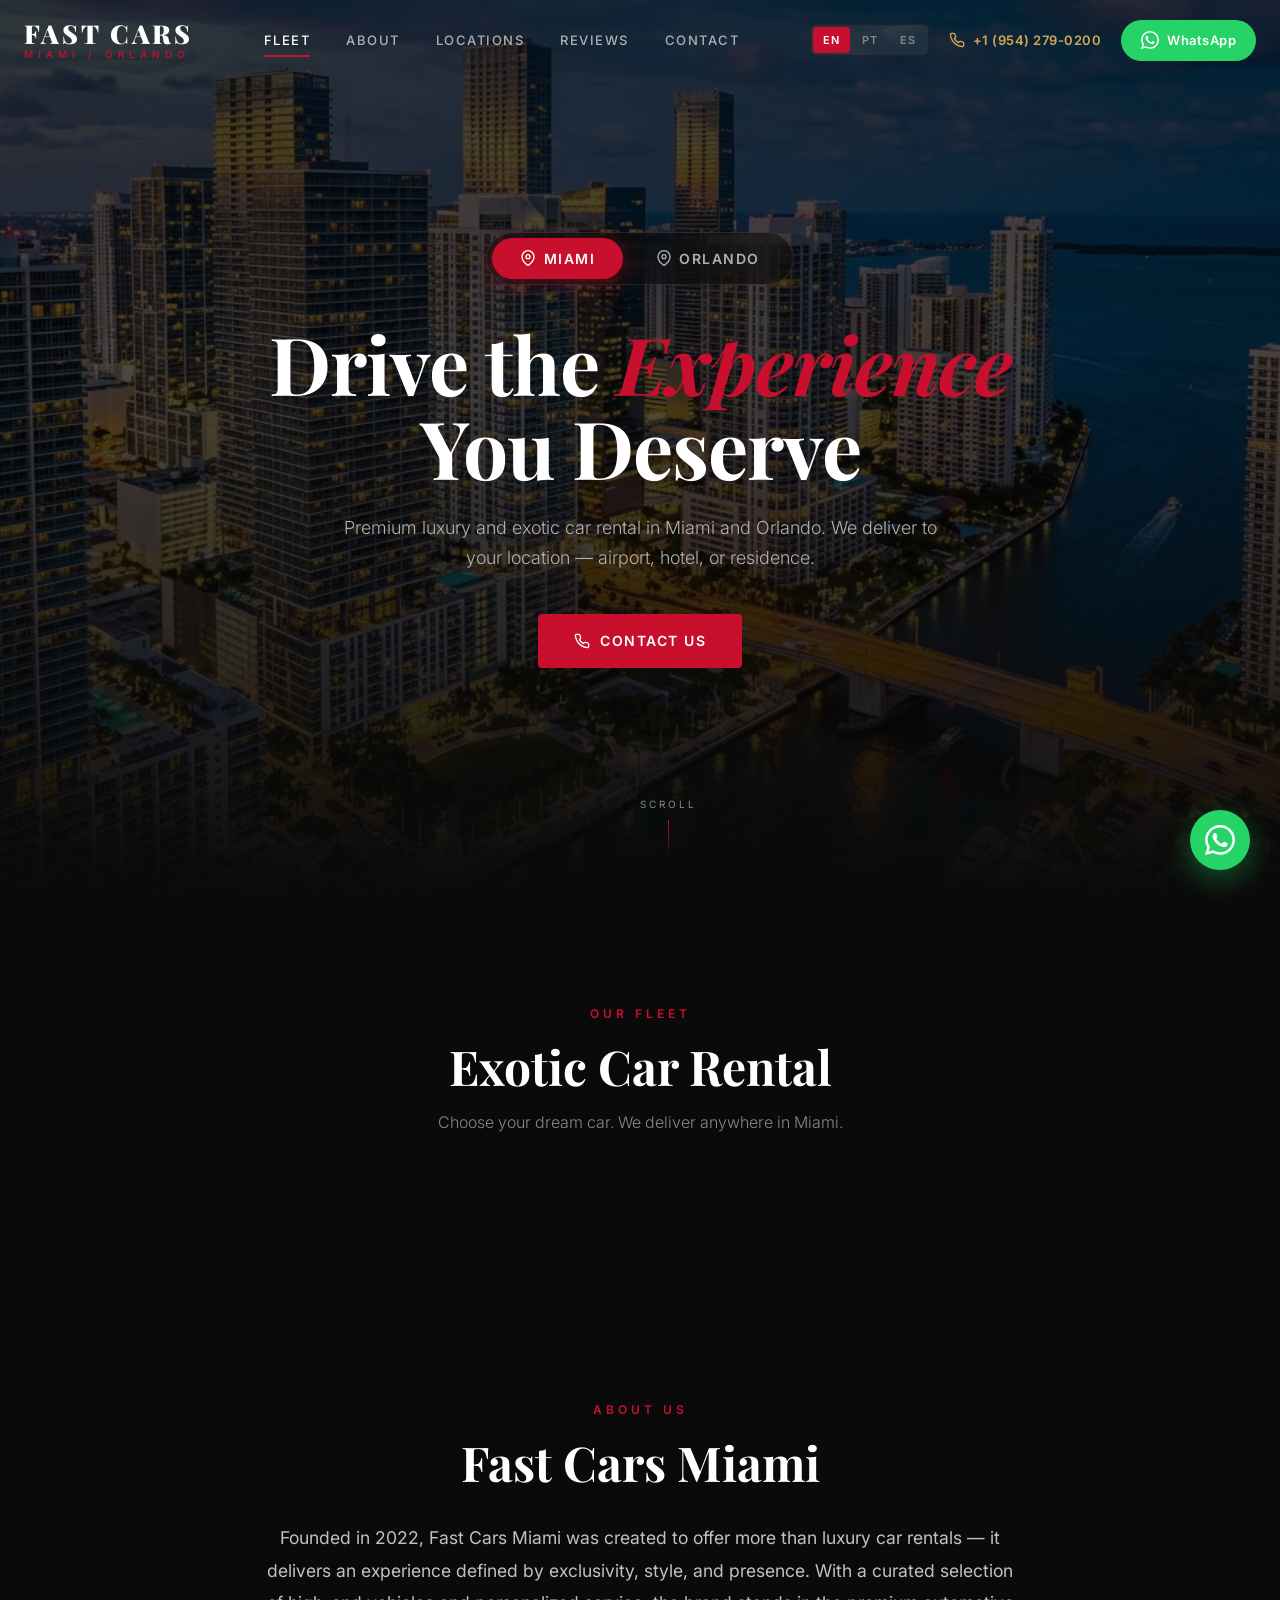
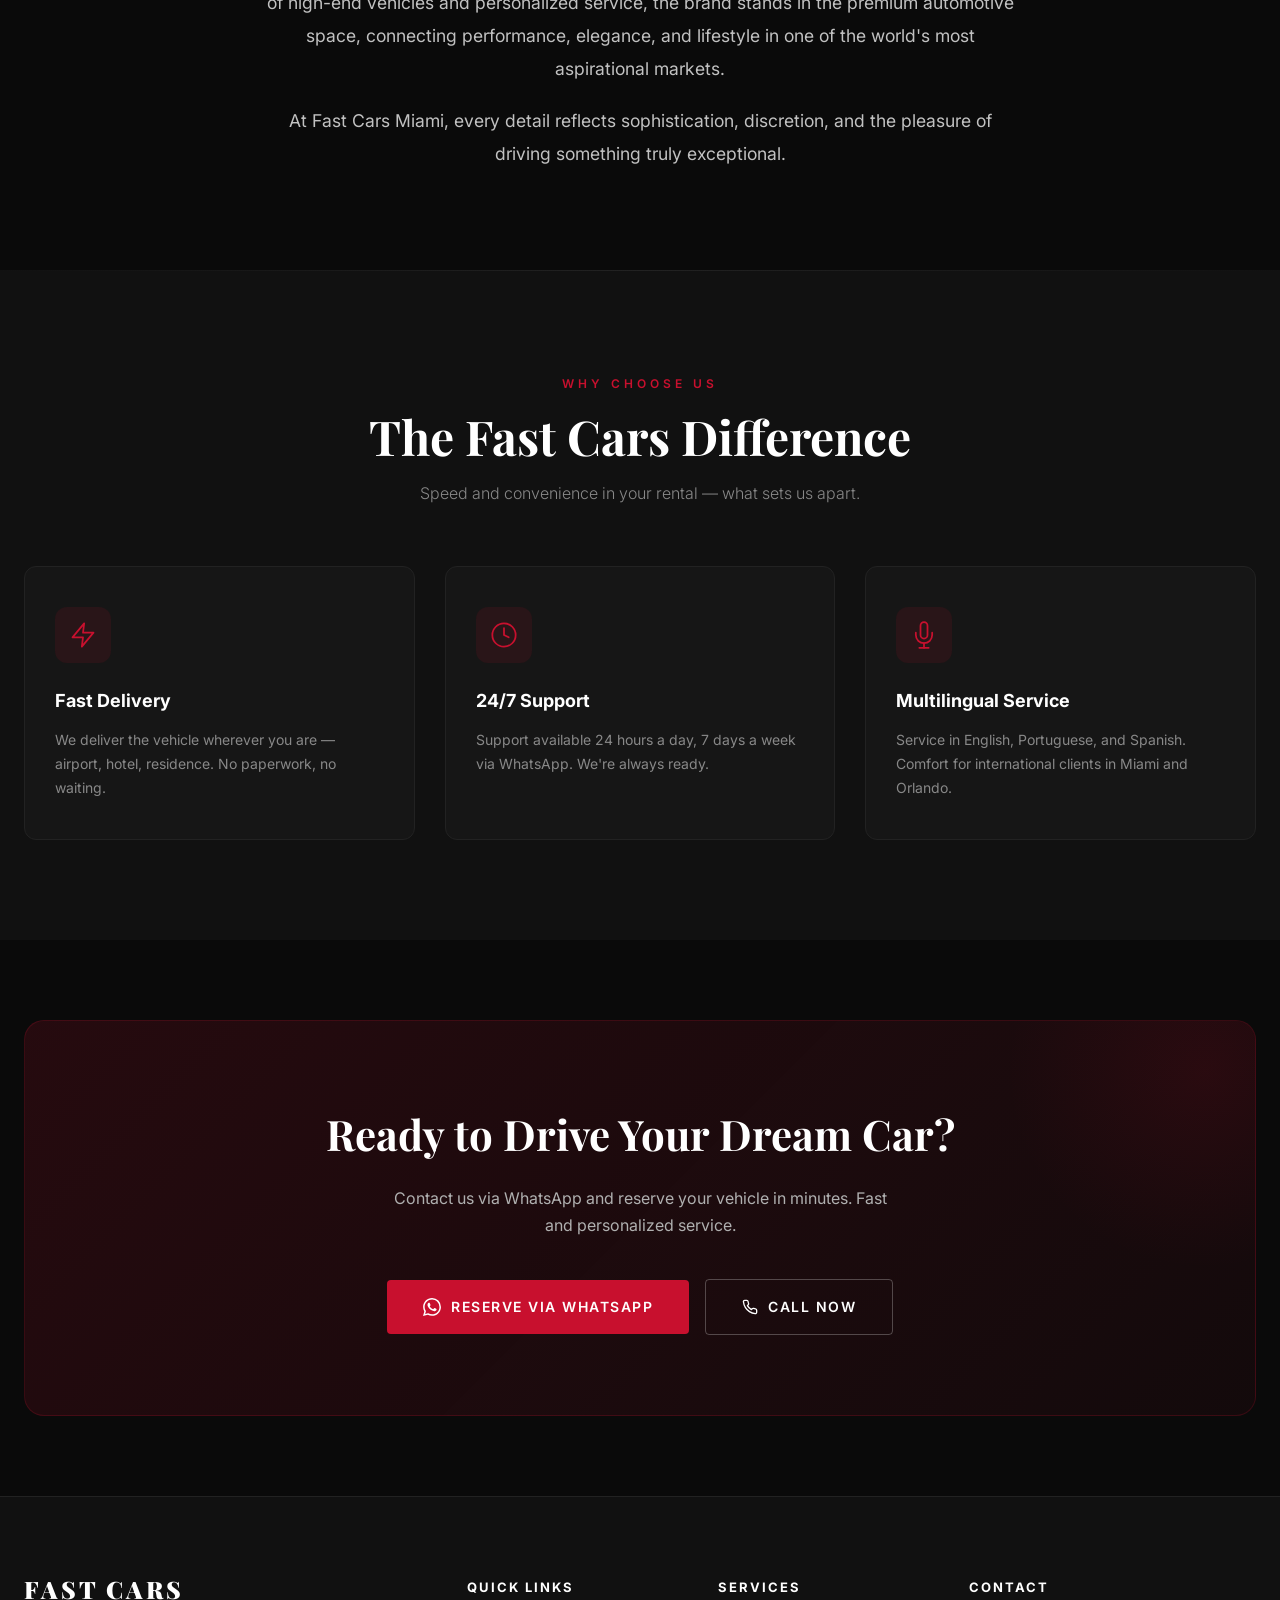
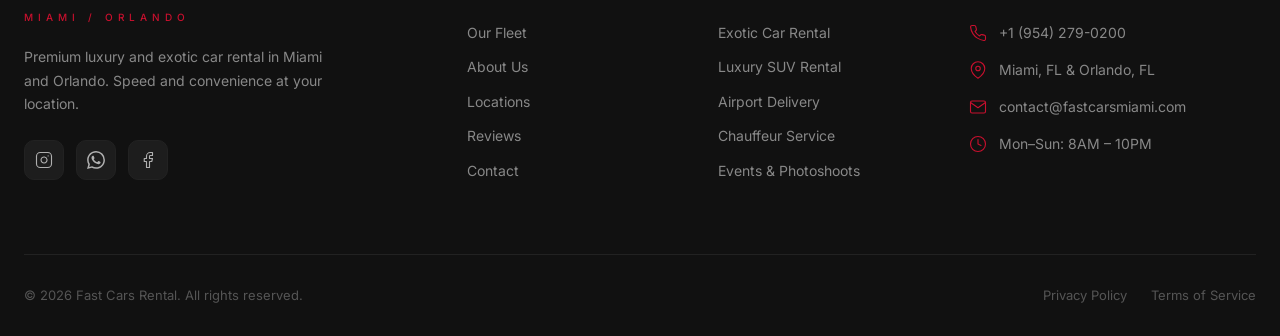
==== commit f7735f5c: "Remove testimonials section" ====
--- a/index.html
+++ b/index.html
@@ -171,72 +171,6 @@
   </section>
 
   <!-- ===== LOCATIONS ===== -->
-  <!-- ===== TESTIMONIALS ===== -->
-  <section class="testimonials" id="reviews">
-    <div class="container">
-      <div class="section-header reveal">
-        <span class="section-tag">Reviews</span>
-        <h2 class="section-title">What Our Clients Say</h2>
-      </div>
-
-      <div class="testimonials-slider reveal">
-        <div class="testimonial-card">
-          <div class="testimonial-stars">
-            <svg viewBox="0 0 24 24"><polygon points="12 2 15.09 8.26 22 9.27 17 14.14 18.18 21.02 12 17.77 5.82 21.02 7 14.14 2 9.27 8.91 8.26 12 2"/></svg>
-            <svg viewBox="0 0 24 24"><polygon points="12 2 15.09 8.26 22 9.27 17 14.14 18.18 21.02 12 17.77 5.82 21.02 7 14.14 2 9.27 8.91 8.26 12 2"/></svg>
-            <svg viewBox="0 0 24 24"><polygon points="12 2 15.09 8.26 22 9.27 17 14.14 18.18 21.02 12 17.77 5.82 21.02 7 14.14 2 9.27 8.91 8.26 12 2"/></svg>
-            <svg viewBox="0 0 24 24"><polygon points="12 2 15.09 8.26 22 9.27 17 14.14 18.18 21.02 12 17.77 5.82 21.02 7 14.14 2 9.27 8.91 8.26 12 2"/></svg>
-            <svg viewBox="0 0 24 24"><polygon points="12 2 15.09 8.26 22 9.27 17 14.14 18.18 21.02 12 17.77 5.82 21.02 7 14.14 2 9.27 8.91 8.26 12 2"/></svg>
-          </div>
-          <p>"Impeccable service! The Huracan rental was perfect — they delivered to our hotel and the car was flawless. Highly recommend!"</p>
-          <div class="testimonial-author">
-            <div class="testimonial-avatar">R</div>
-            <div class="testimonial-author-info">
-              <h4>Rafael D.</h4>
-              <span>Miami Beach</span>
-            </div>
-          </div>
-        </div>
-
-        <div class="testimonial-card">
-          <div class="testimonial-stars">
-            <svg viewBox="0 0 24 24"><polygon points="12 2 15.09 8.26 22 9.27 17 14.14 18.18 21.02 12 17.77 5.82 21.02 7 14.14 2 9.27 8.91 8.26 12 2"/></svg>
-            <svg viewBox="0 0 24 24"><polygon points="12 2 15.09 8.26 22 9.27 17 14.14 18.18 21.02 12 17.77 5.82 21.02 7 14.14 2 9.27 8.91 8.26 12 2"/></svg>
-            <svg viewBox="0 0 24 24"><polygon points="12 2 15.09 8.26 22 9.27 17 14.14 18.18 21.02 12 17.77 5.82 21.02 7 14.14 2 9.27 8.91 8.26 12 2"/></svg>
-            <svg viewBox="0 0 24 24"><polygon points="12 2 15.09 8.26 22 9.27 17 14.14 18.18 21.02 12 17.77 5.82 21.02 7 14.14 2 9.27 8.91 8.26 12 2"/></svg>
-            <svg viewBox="0 0 24 24"><polygon points="12 2 15.09 8.26 22 9.27 17 14.14 18.18 21.02 12 17.77 5.82 21.02 7 14.14 2 9.27 8.91 8.26 12 2"/></svg>
-          </div>
-          <p>"Best rental experience in Florida! The Escalade was perfect for our family trip to Orlando. Great communication via WhatsApp."</p>
-          <div class="testimonial-author">
-            <div class="testimonial-avatar">M</div>
-            <div class="testimonial-author-info">
-              <h4>Marcus L.</h4>
-              <span>Orlando, FL</span>
-            </div>
-          </div>
-        </div>
-
-        <div class="testimonial-card">
-          <div class="testimonial-stars">
-            <svg viewBox="0 0 24 24"><polygon points="12 2 15.09 8.26 22 9.27 17 14.14 18.18 21.02 12 17.77 5.82 21.02 7 14.14 2 9.27 8.91 8.26 12 2"/></svg>
-            <svg viewBox="0 0 24 24"><polygon points="12 2 15.09 8.26 22 9.27 17 14.14 18.18 21.02 12 17.77 5.82 21.02 7 14.14 2 9.27 8.91 8.26 12 2"/></svg>
-            <svg viewBox="0 0 24 24"><polygon points="12 2 15.09 8.26 22 9.27 17 14.14 18.18 21.02 12 17.77 5.82 21.02 7 14.14 2 9.27 8.91 8.26 12 2"/></svg>
-            <svg viewBox="0 0 24 24"><polygon points="12 2 15.09 8.26 22 9.27 17 14.14 18.18 21.02 12 17.77 5.82 21.02 7 14.14 2 9.27 8.91 8.26 12 2"/></svg>
-            <svg viewBox="0 0 24 24"><polygon points="12 2 15.09 8.26 22 9.27 17 14.14 18.18 21.02 12 17.77 5.82 21.02 7 14.14 2 9.27 8.91 8.26 12 2"/></svg>
-          </div>
-          <p>"The Portuguese-speaking service made all the difference. Rented the XC90 for a family trip and everything was amazing. Will definitely return!"</p>
-          <div class="testimonial-author">
-            <div class="testimonial-avatar">L</div>
-            <div class="testimonial-author-info">
-              <h4>Luciana B.</h4>
-              <span>São Paulo, BR</span>
-            </div>
-          </div>
-        </div>
-      </div>
-    </div>
-  </section>
-
   <!-- ===== CTA ===== -->
   <section class="cta" id="contact">
     <div class="container">
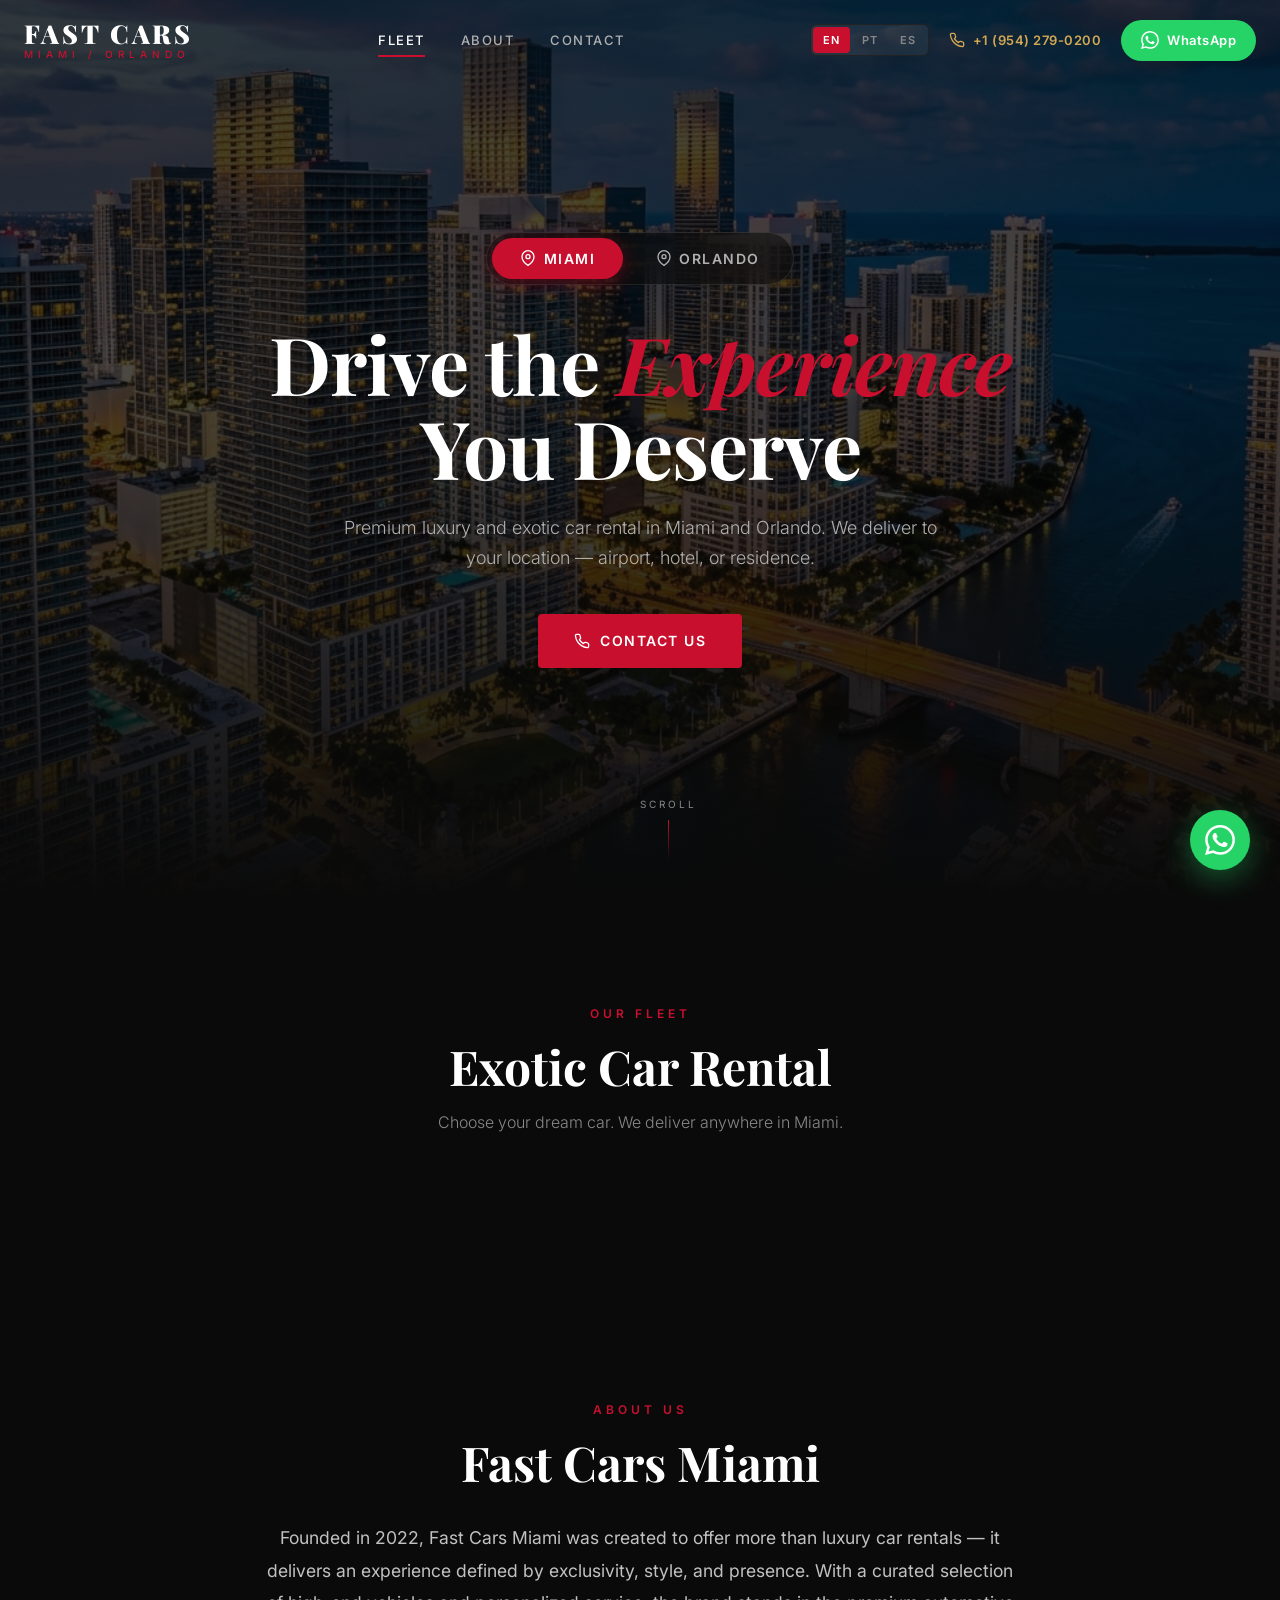
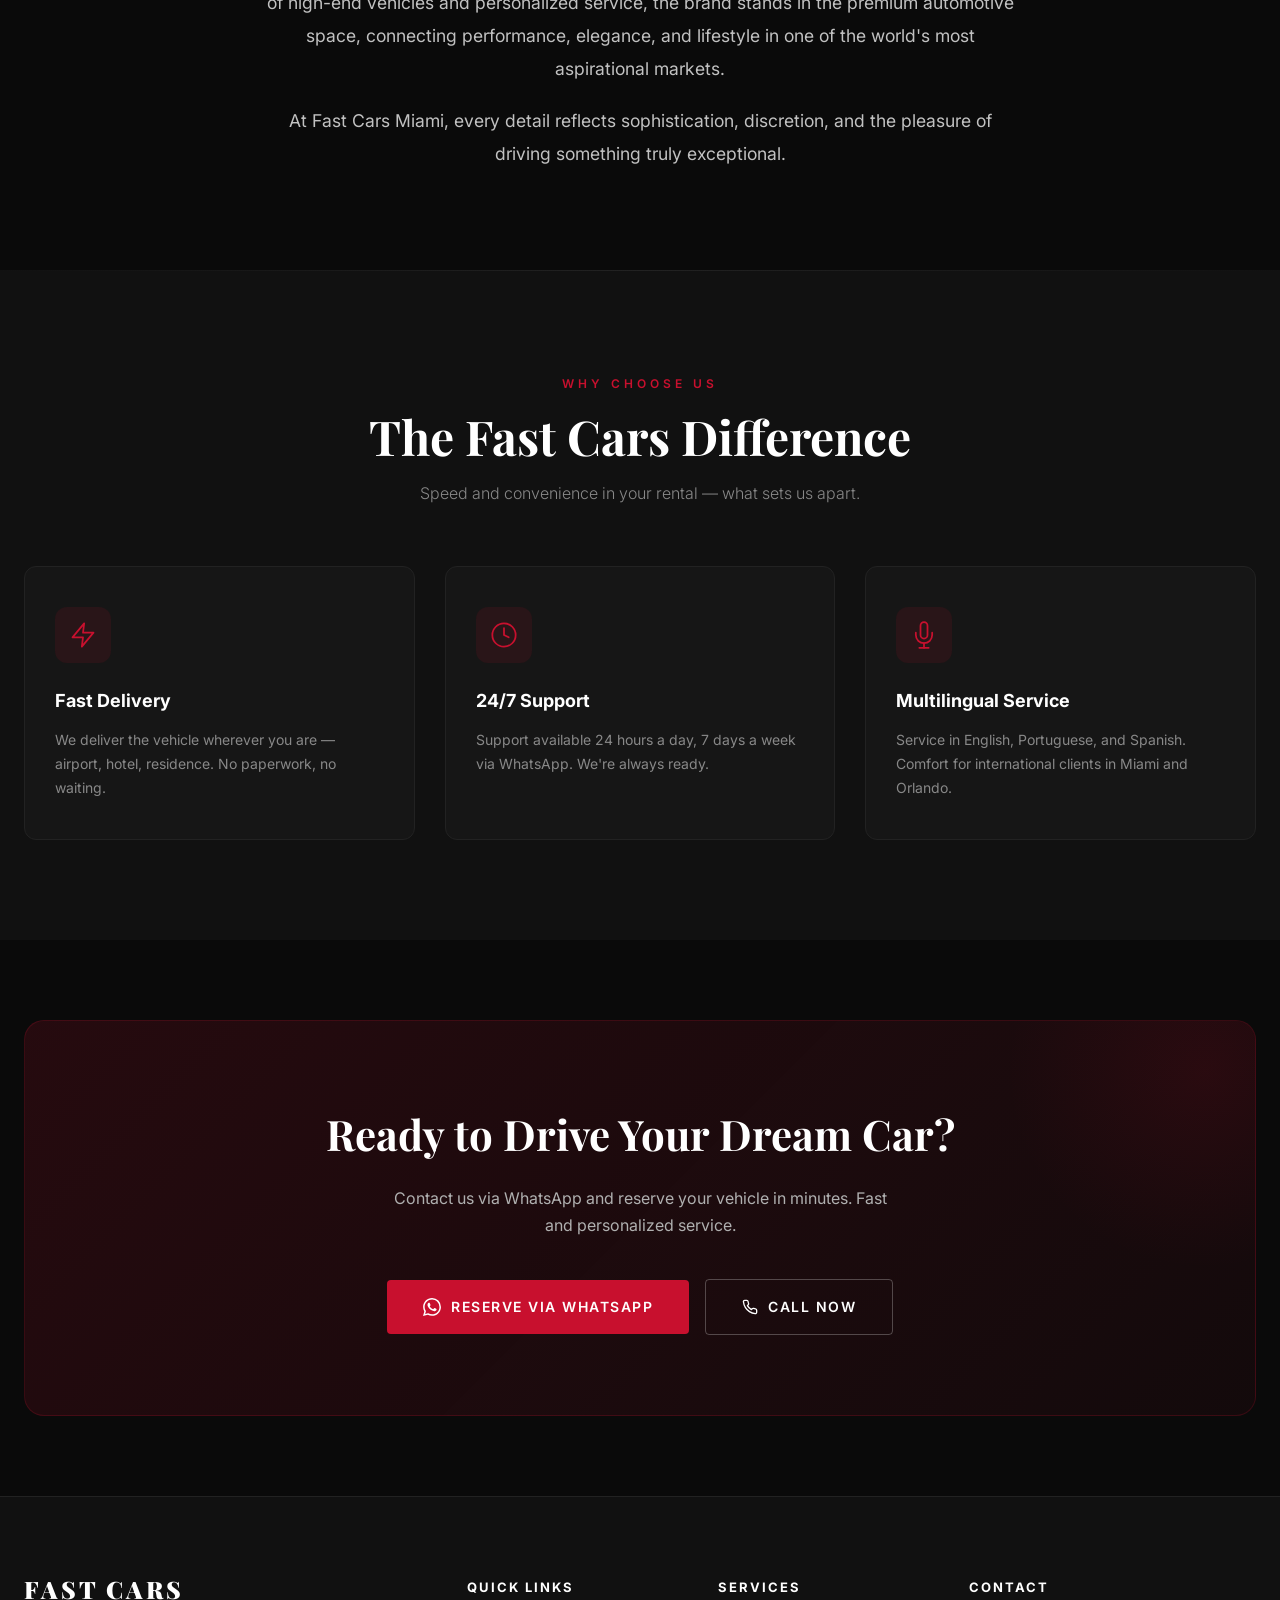
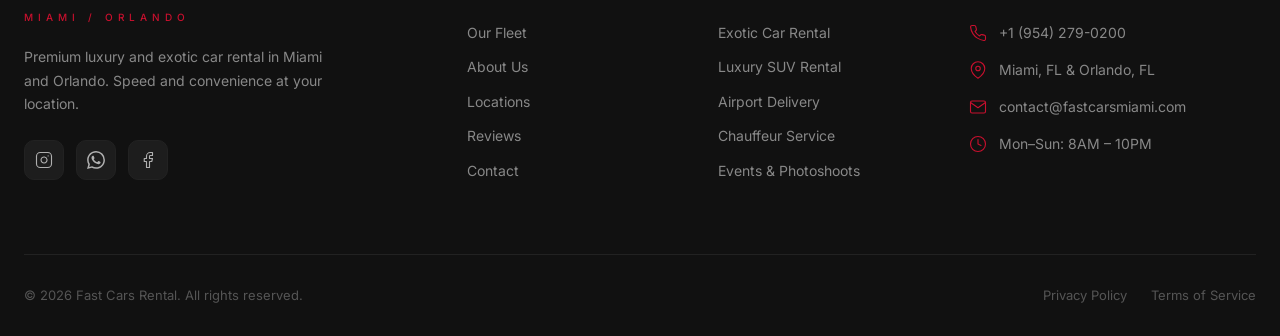
==== commit f8df9a84: "Remove Locations and Reviews from navbar" ====
--- a/index.html
+++ b/index.html
@@ -39,8 +39,6 @@
       <div class="navbar-links" id="navLinks">
         <a href="#fleet" class="active" data-i18n="nav.fleet">Fleet</a>
         <a href="#about" data-i18n="nav.about">About</a>
-        <a href="#locations" data-i18n="nav.locations">Locations</a>
-        <a href="#reviews" data-i18n="nav.reviews">Reviews</a>
         <a href="#contact" data-i18n="nav.contact">Contact</a>
       </div>
 
